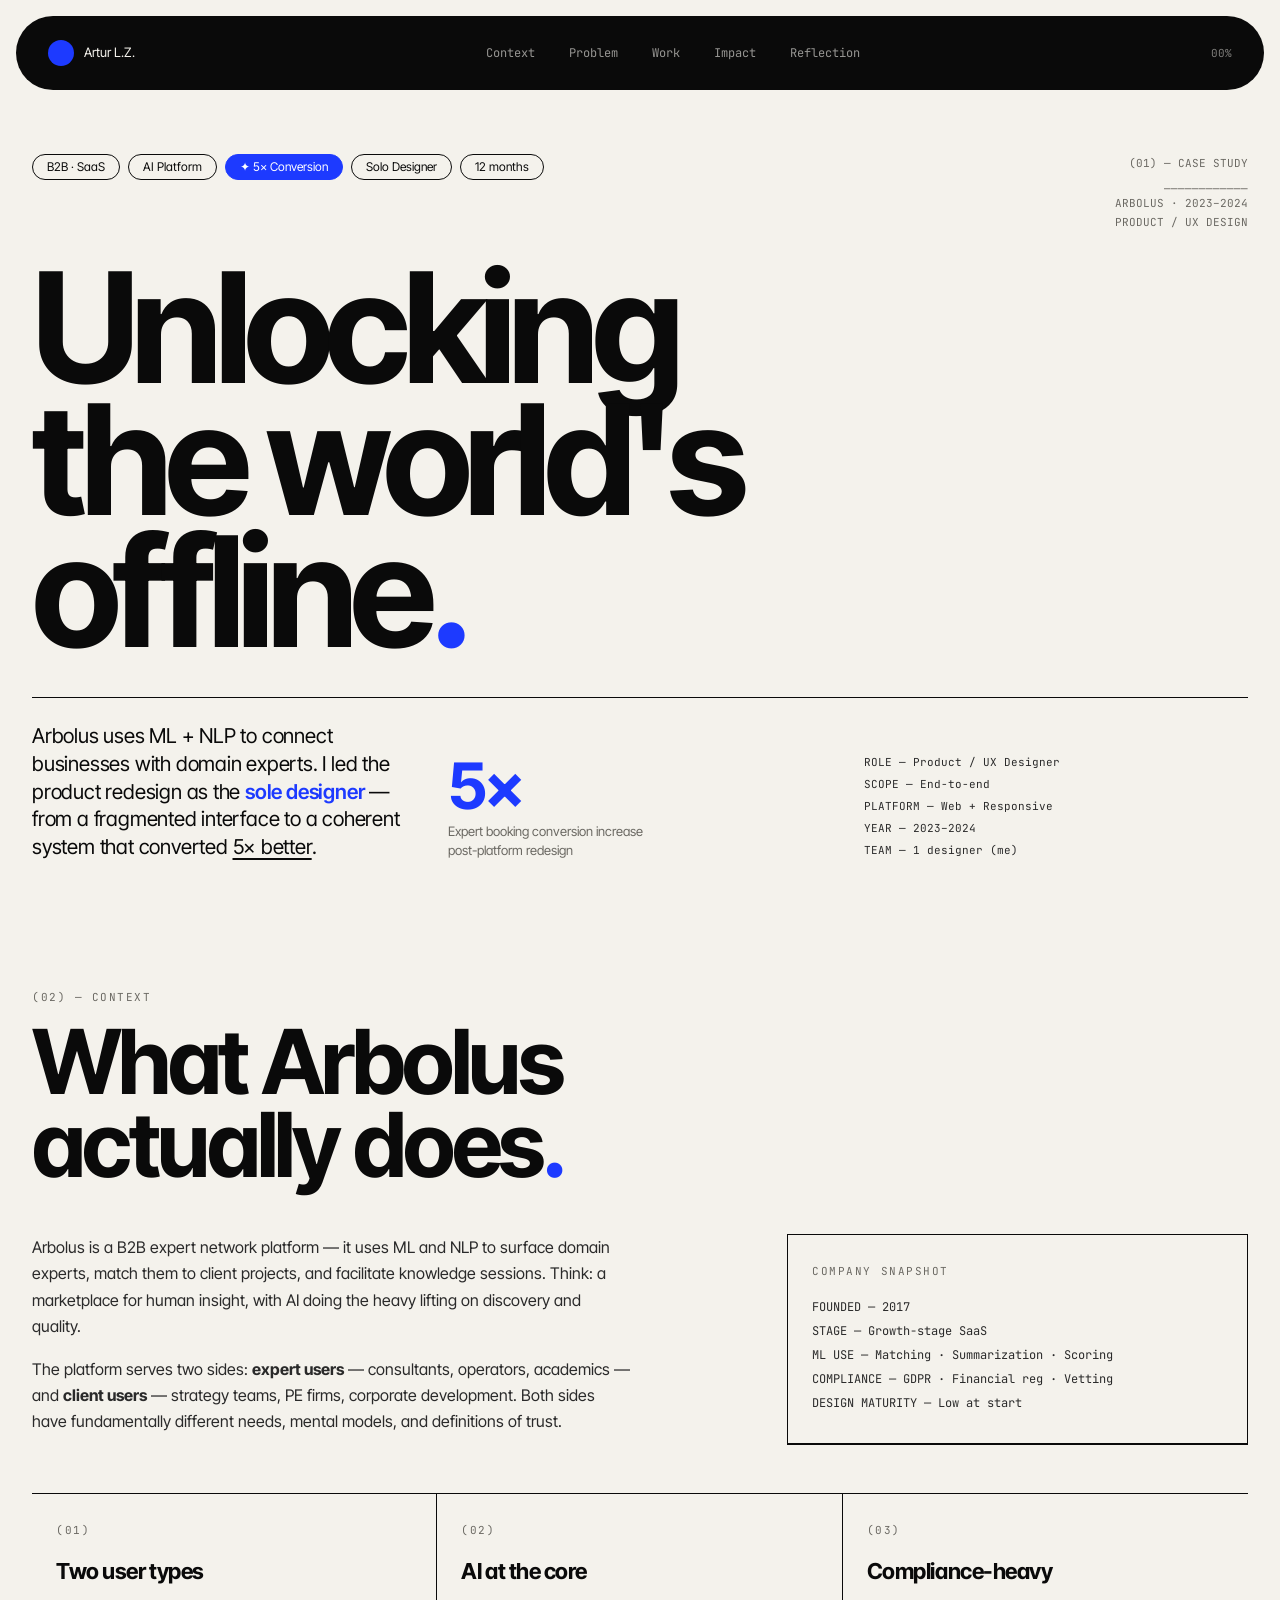
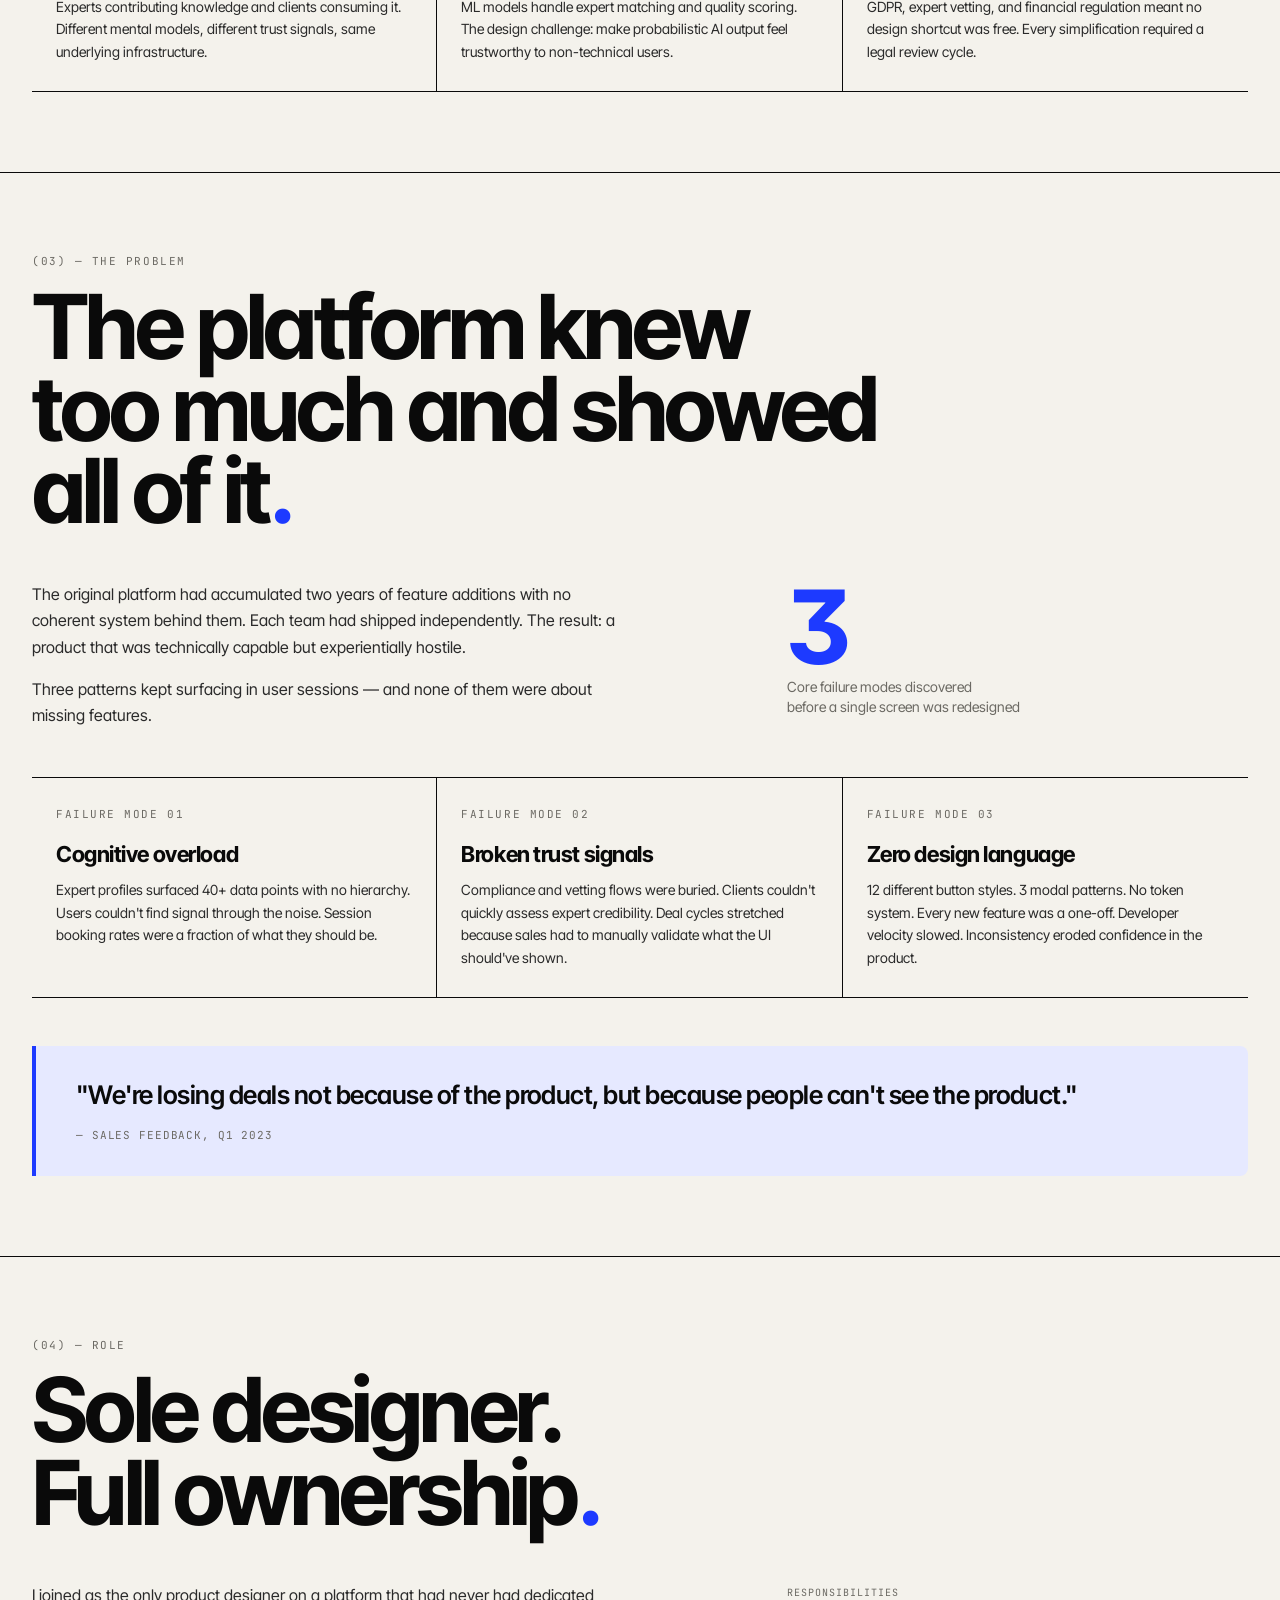
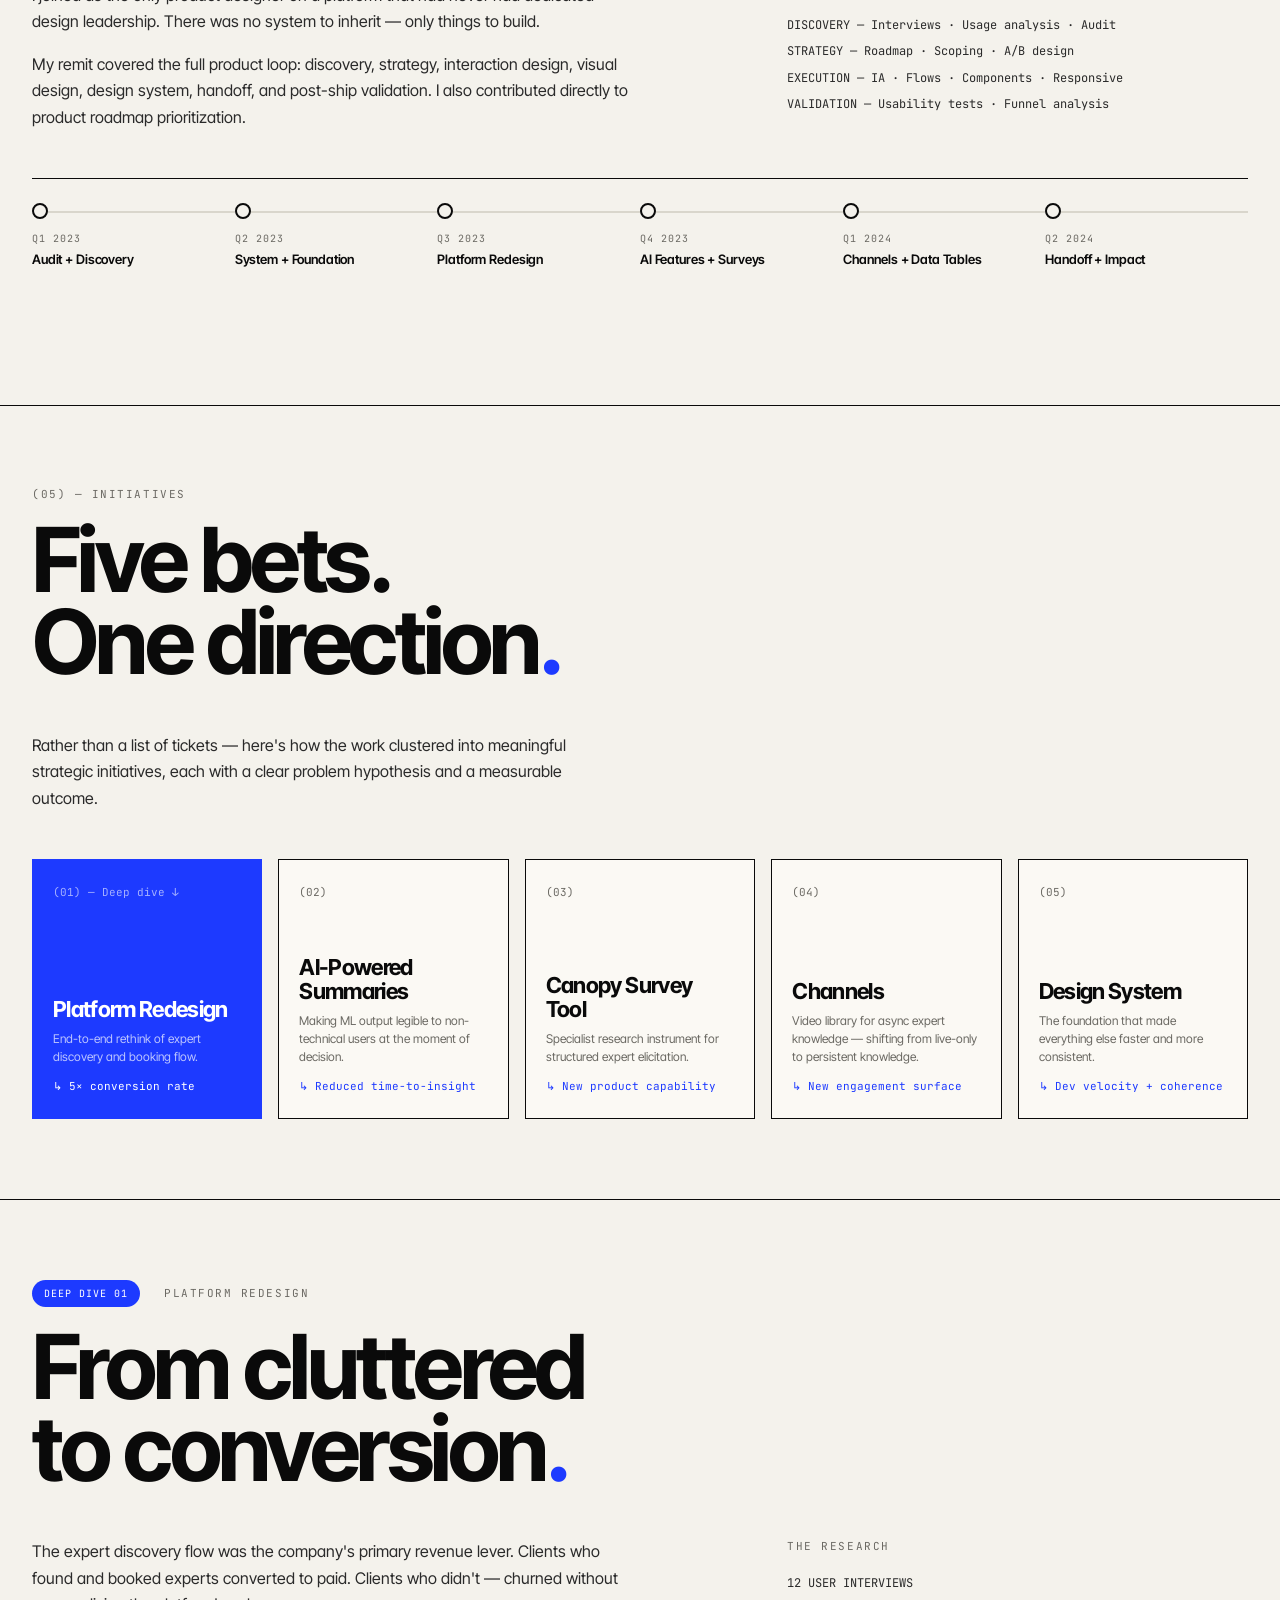
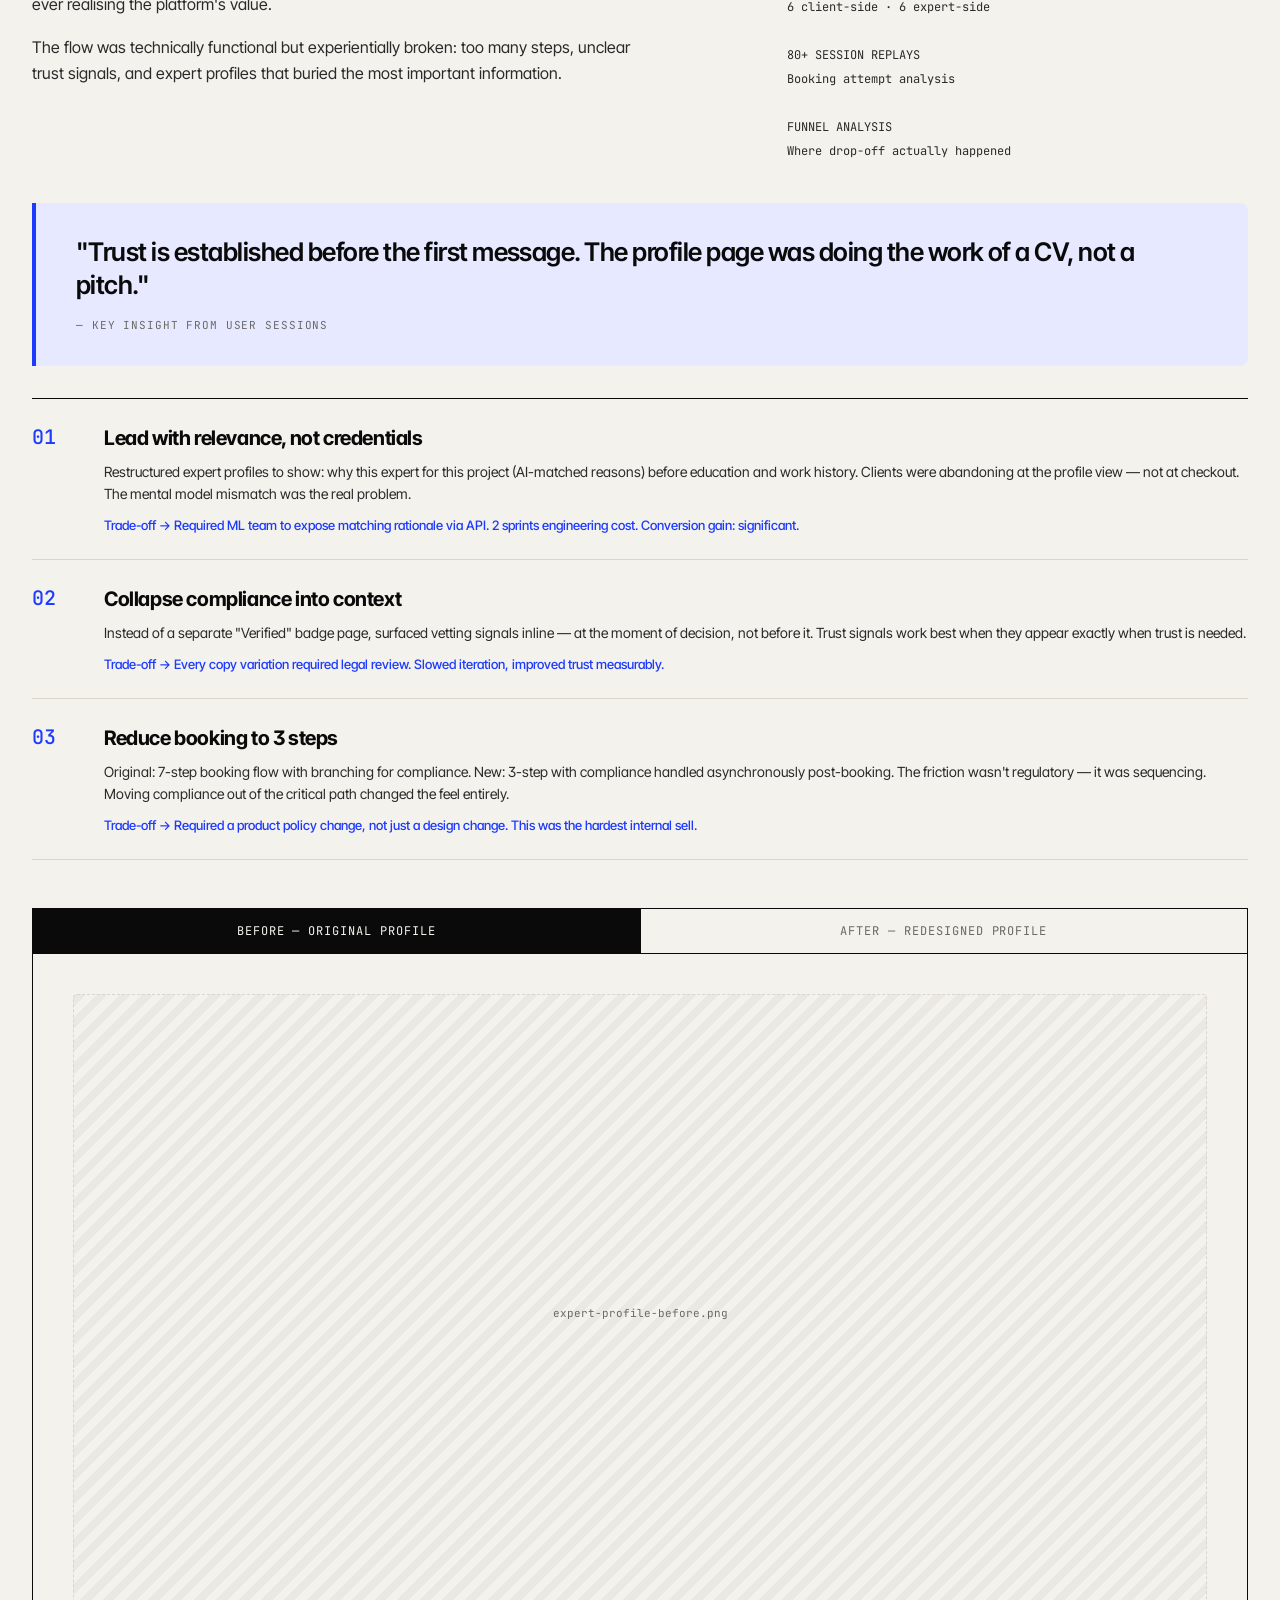
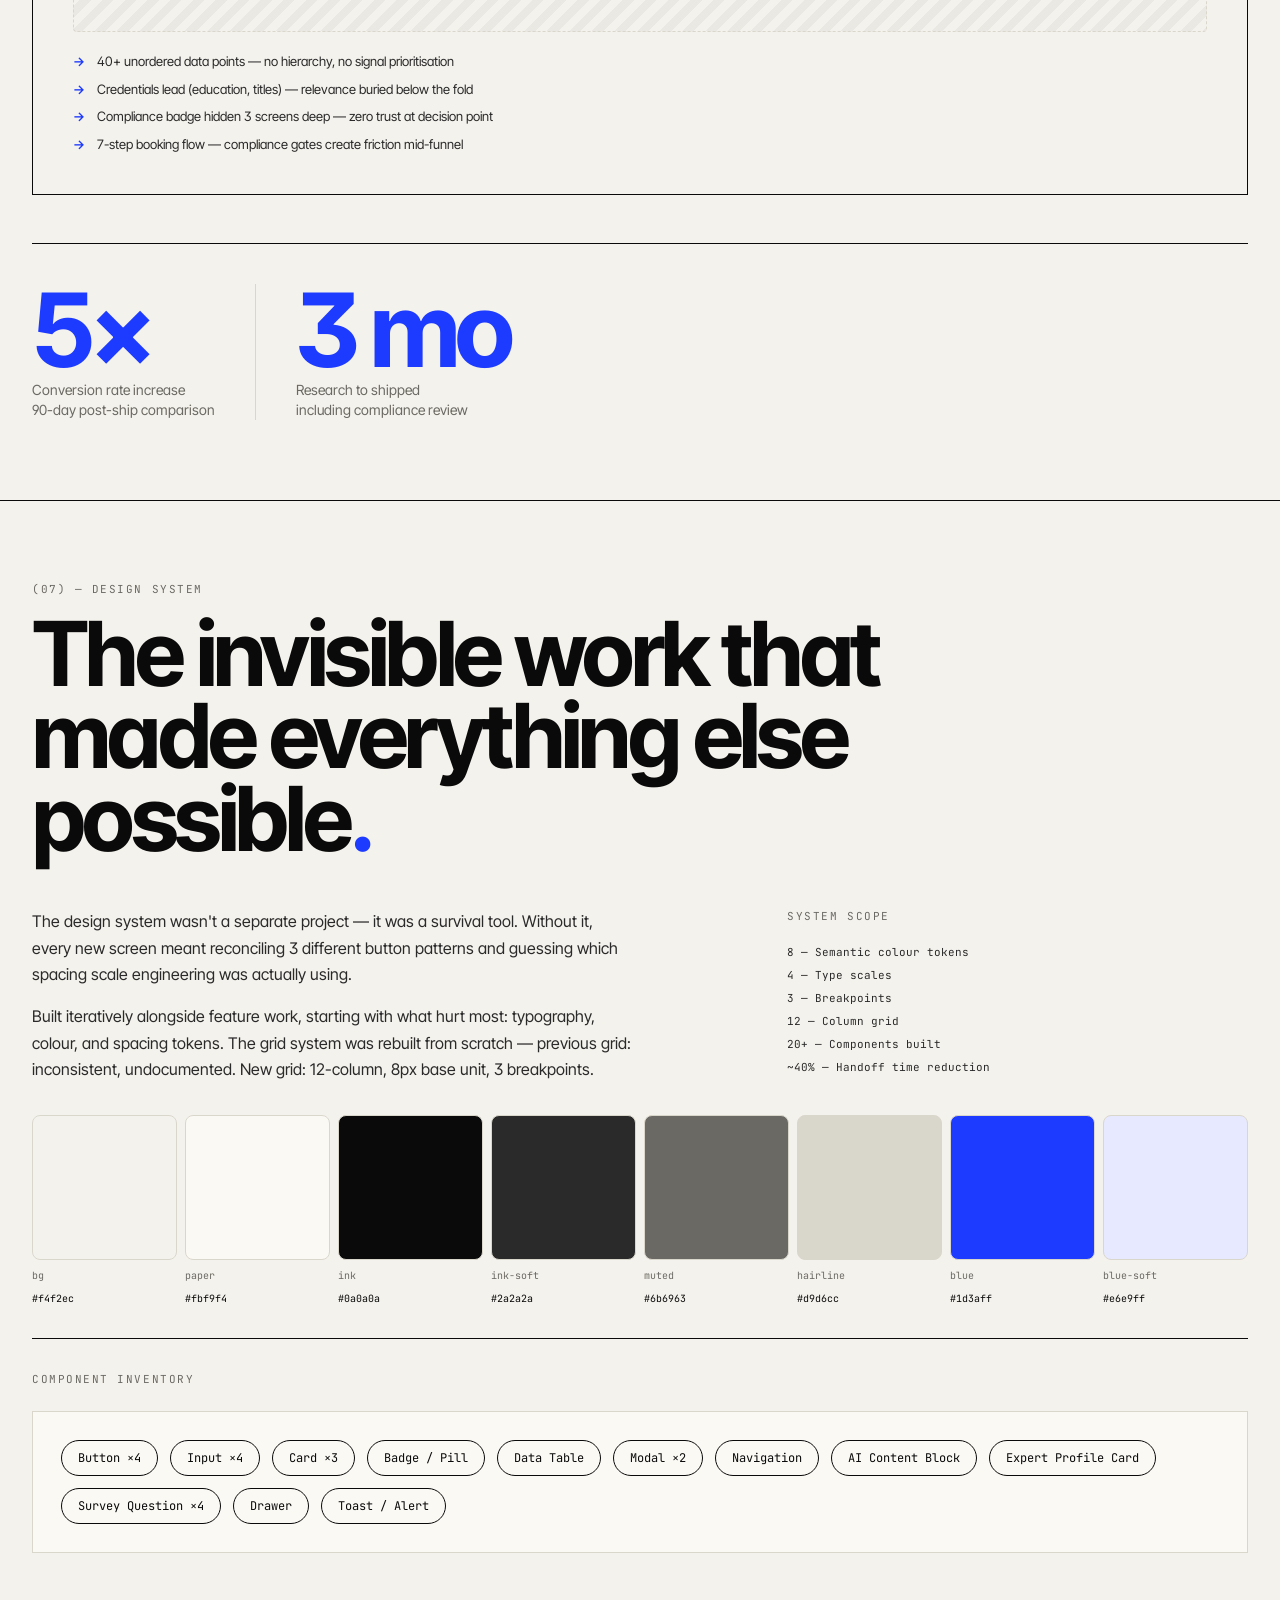
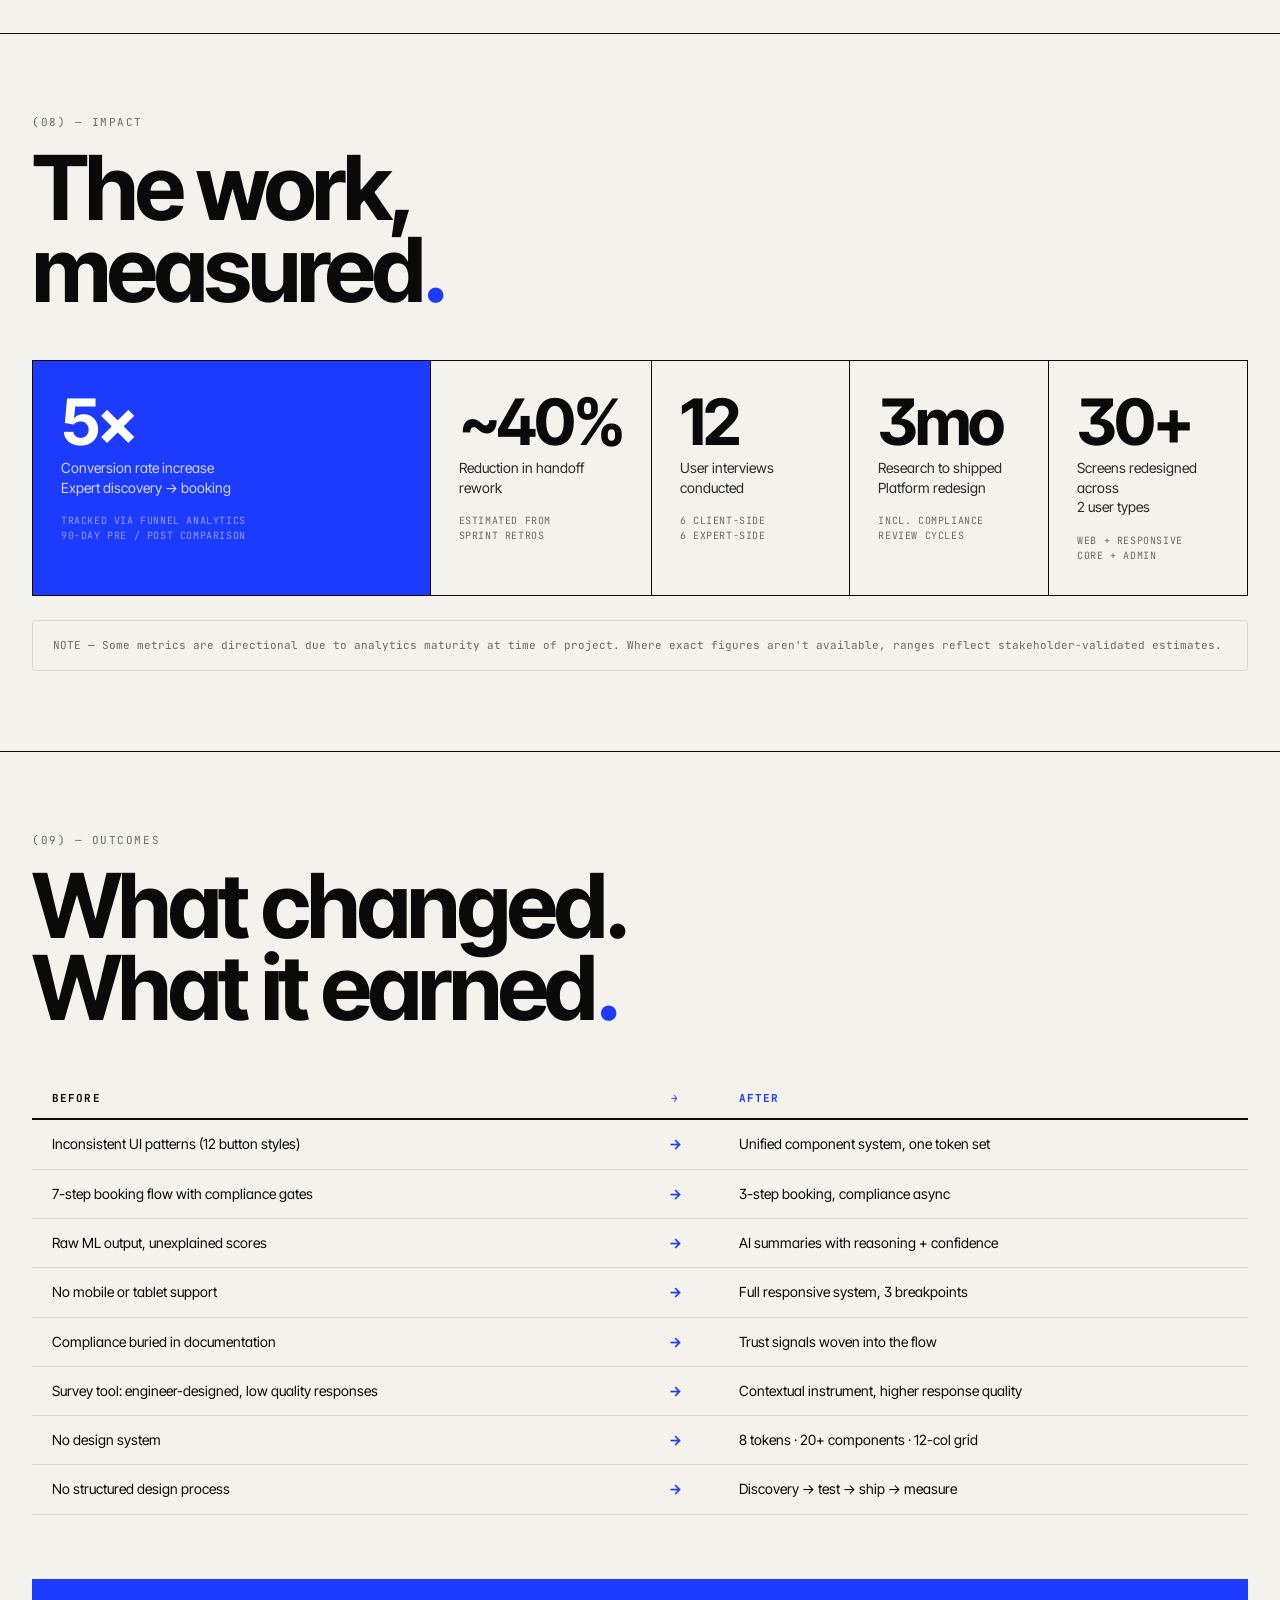
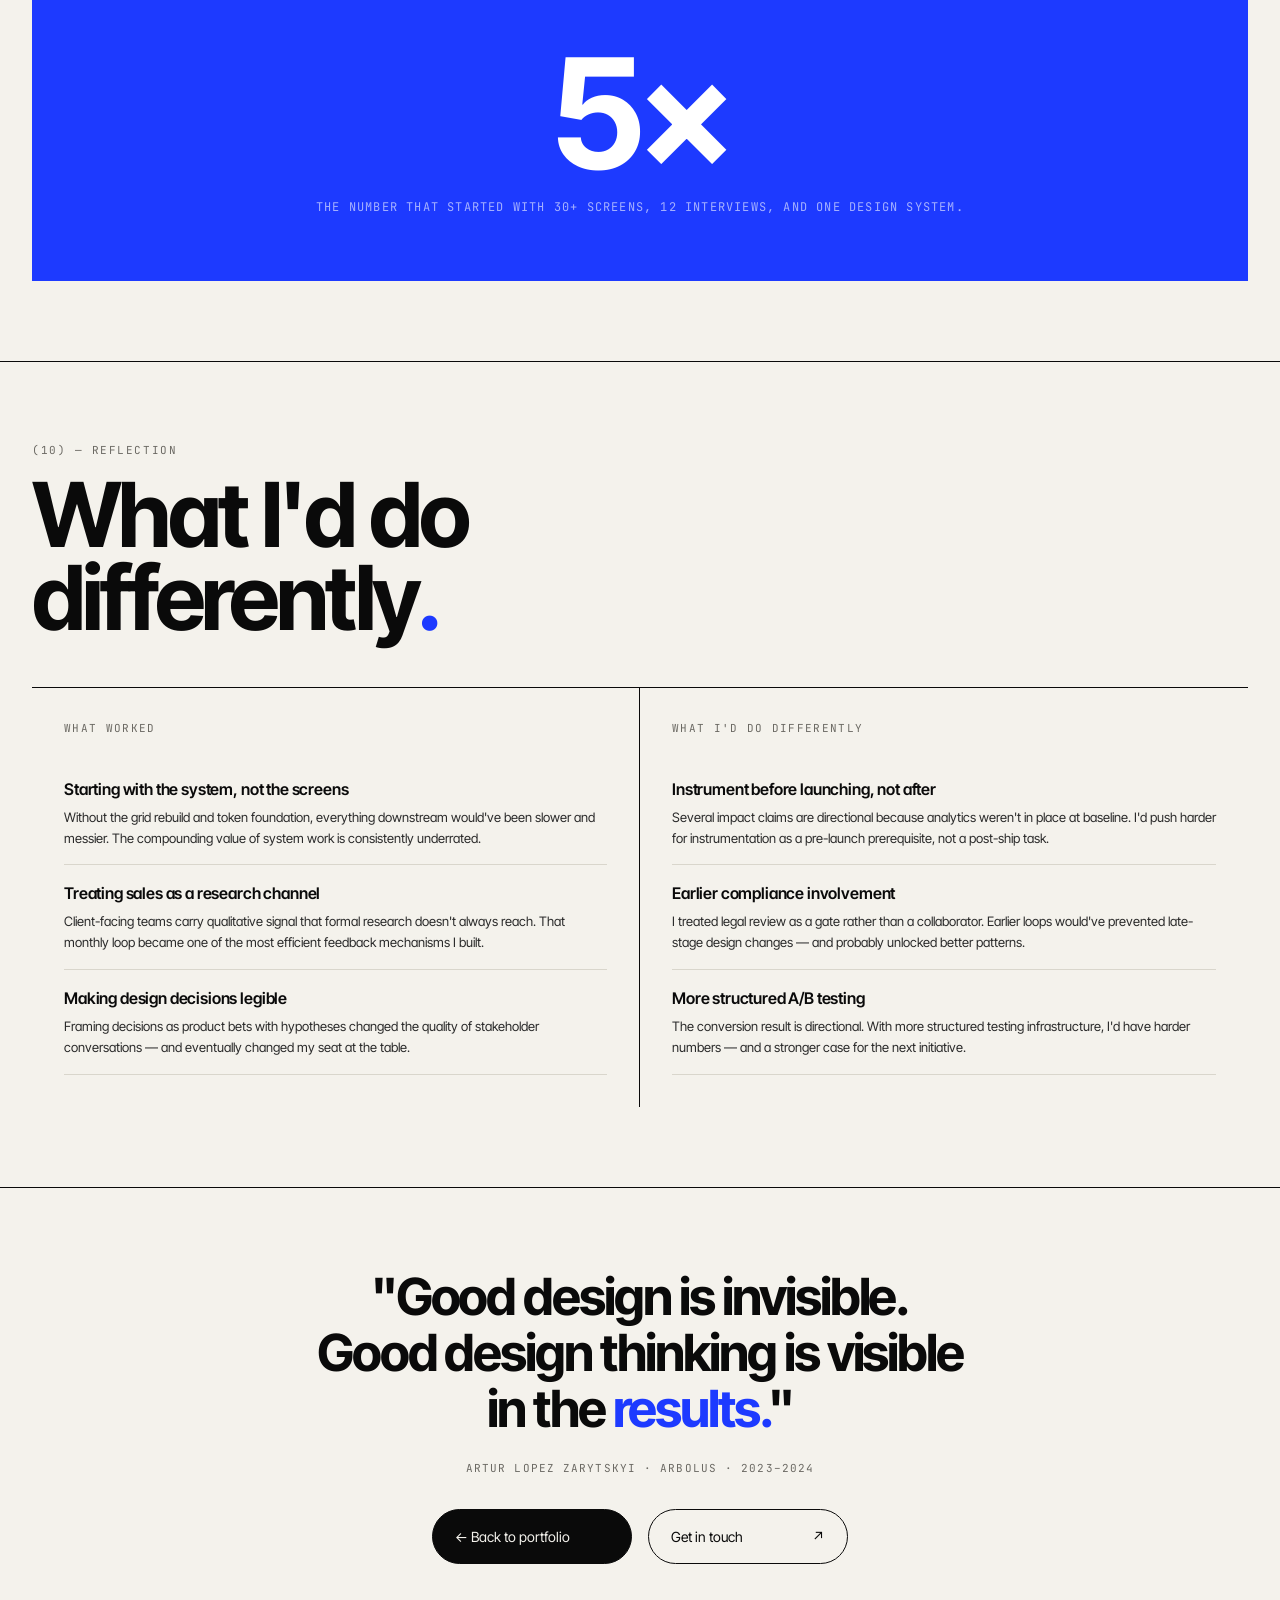
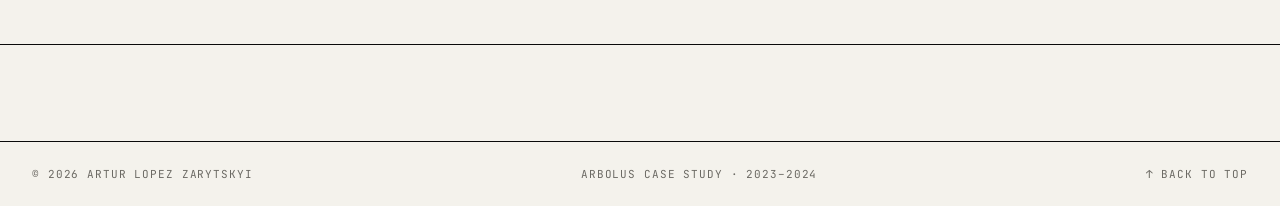
==== arbolus.html @ 5c83a413 "Add files via upload" ====
<!DOCTYPE html>
<html lang="en" id="top">
<head>
  <meta charset="UTF-8">
  <meta name="viewport" content="width=device-width, initial-scale=1.0">
  <title>Arbolus — Case Study · Artur Lopez Zarytskyi</title>
  <meta name="description" content="How I redesigned Arbolus's B2B AI knowledge platform and drove a 5× increase in expert booking conversions.">

  <link rel="preconnect" href="https://fonts.googleapis.com">
  <link rel="preconnect" href="https://fonts.gstatic.com" crossorigin>
  <link href="https://fonts.googleapis.com/css2?family=Inter+Tight:ital,wght@0,400;0,500;0,600;0,700;1,400&family=JetBrains+Mono:wght@400;500&display=swap" rel="stylesheet">

  <link rel="stylesheet" href="styles.css">

  <link rel="stylesheet" href="case-study.css">
</head>
<body>

<!-- ─── NAV ─────────────────────────────────────────────────────────── -->
<nav class="cs-nav" id="cs-nav">
  <a href="index.html" class="cs-nav__back">
    <span class="cs-nav__back-dot" aria-hidden="true"></span>
    <span>Artur L.Z.</span>
  </a>

  <div class="cs-nav__sections" role="list">
    <button class="cs-nav__sec cs-nav__sec--active" data-target="overview">Context</button>
    <button class="cs-nav__sec" data-target="problem">Problem</button>
    <button class="cs-nav__sec" data-target="initiatives">Work</button>
    <button class="cs-nav__sec" data-target="impact">Impact</button>
    <button class="cs-nav__sec" data-target="reflection">Reflection</button>
  </div>

  <div class="cs-nav__progress mono" id="scroll-progress">00%</div>
</nav>

<!-- ─── 01 HERO ──────────────────────────────────────────────────────── -->
<section class="cs-hero" id="hero">
  <div class="cs-hero__top">
    <div class="cs-hero__pills">
      <span class="pill">B2B · SaaS</span>
      <span class="pill">AI Platform</span>
      <span class="pill pill--accent">✦ 5× Conversion</span>
      <span class="pill">Solo Designer</span>
      <span class="pill">12 months</span>
    </div>
    <div class="mono cs-hero__meta">
      (01) — CASE STUDY<br>
      ⎯⎯⎯⎯⎯⎯⎯⎯⎯⎯⎯⎯<br>
      ARBOLUS · 2023–2024<br>
      PRODUCT / UX DESIGN
    </div>
  </div>

  <h1 class="display cs-hero__h1">
    Unlocking<br>
    the world's<br>
    offline<span class="text-blue">.</span>
  </h1>

  <div class="cs-hero__bottom">
    <p class="cs-hero__lead">
      Arbolus uses ML + NLP to connect businesses with domain experts.
      I led the product redesign as the
      <em class="text-blue text-semibold">sole designer</em> —
      from a fragmented interface to a coherent system that converted <em class="underline-em">5× better</em>.
    </p>
    <div class="cs-hero__stats">
      <div class="cs-hero__stat-num">5×</div>
      <div class="cs-hero__stat-label">Expert booking conversion increase<br>post-platform redesign</div>
    </div>
    <div class="mono cs-hero__attrs">
      ROLE — Product / UX Designer<br>
      SCOPE — End-to-end<br>
      PLATFORM — Web + Responsive<br>
      YEAR — 2023–2024<br>
      TEAM — 1 designer (me)
    </div>
  </div>
</section>

<!-- ─── 02 CONTEXT ───────────────────────────────────────────────────── -->
<section class="cs-section" id="overview">
  <div class="cs-label">(02) — Context</div>
  <h2 class="display cs-h2">What Arbolus<br>actually does<span class="text-blue">.</span></h2>

  <div class="cs-2col cs-2col--60-40">
    <div>
      <p class="cs-body">
        Arbolus is a B2B expert network platform — it uses ML and NLP to surface domain experts, match them to client projects, and facilitate knowledge sessions. Think: a marketplace for human insight, with AI doing the heavy lifting on discovery and quality.
      </p>
      <p class="cs-body">
        The platform serves two sides: <strong>expert users</strong> — consultants, operators, academics — and <strong>client users</strong> — strategy teams, PE firms, corporate development. Both sides have fundamentally different needs, mental models, and definitions of trust.
      </p>
    </div>
    <div>
      <div class="cs-3col" style="grid-template-columns:1fr; border: 1px solid var(--ink);">
        <div class="cs-3col__item" style="border-right:none;">
          <div class="cs-label">Company snapshot</div>
          <div style="margin-top:12px; font-family:'JetBrains Mono',monospace; font-size:12px; line-height:2; color:var(--ink-soft);">
            FOUNDED — 2017<br>
            STAGE — Growth-stage SaaS<br>
            ML USE — Matching · Summarization · Scoring<br>
            COMPLIANCE — GDPR · Financial reg · Vetting<br>
            DESIGN MATURITY — Low at start
          </div>
        </div>
      </div>
    </div>
  </div>

  <div class="cs-3col" style="margin-top:48px;">
    <div class="cs-3col__item">
      <div class="cs-label">(01)</div>
      <div class="cs-3col__title">Two user types</div>
      <p class="cs-3col__body">Experts contributing knowledge and clients consuming it. Different mental models, different trust signals, same underlying infrastructure.</p>
    </div>
    <div class="cs-3col__item">
      <div class="cs-label">(02)</div>
      <div class="cs-3col__title">AI at the core</div>
      <p class="cs-3col__body">ML models handle expert matching and quality scoring. The design challenge: make probabilistic AI output feel trustworthy to non-technical users.</p>
    </div>
    <div class="cs-3col__item">
      <div class="cs-label">(03)</div>
      <div class="cs-3col__title">Compliance-heavy</div>
      <p class="cs-3col__body">GDPR, expert vetting, and financial regulation meant no design shortcut was free. Every simplification required a legal review cycle.</p>
    </div>
  </div>
</section>

<!-- ─── 03 PROBLEM ───────────────────────────────────────────────────── -->
<section class="cs-section" id="problem">
  <div class="cs-label">(03) — The Problem</div>
  <h2 class="display cs-h2">The platform knew<br>too much and showed<br>all of it<span class="text-blue">.</span></h2>

  <div class="cs-2col cs-2col--60-40">
    <div>
      <p class="cs-body">
        The original platform had accumulated two years of feature additions with no coherent system behind them. Each team had shipped independently. The result: a product that was technically capable but experientially hostile.
      </p>
      <p class="cs-body">
        Three patterns kept surfacing in user sessions — and none of them were about missing features.
      </p>
    </div>
    <div class="cs-stat">
      <div class="cs-stat__num">3</div>
      <div class="cs-stat__label">Core failure modes discovered<br>before a single screen was redesigned</div>
    </div>
  </div>

  <div class="cs-3col" style="margin-top:48px;">
    <div class="cs-3col__item">
      <div class="cs-label">Failure mode 01</div>
      <div class="cs-3col__title">Cognitive overload</div>
      <p class="cs-3col__body">Expert profiles surfaced 40+ data points with no hierarchy. Users couldn't find signal through the noise. Session booking rates were a fraction of what they should be.</p>
    </div>
    <div class="cs-3col__item">
      <div class="cs-label">Failure mode 02</div>
      <div class="cs-3col__title">Broken trust signals</div>
      <p class="cs-3col__body">Compliance and vetting flows were buried. Clients couldn't quickly assess expert credibility. Deal cycles stretched because sales had to manually validate what the UI should've shown.</p>
    </div>
    <div class="cs-3col__item">
      <div class="cs-label">Failure mode 03</div>
      <div class="cs-3col__title">Zero design language</div>
      <p class="cs-3col__body">12 different button styles. 3 modal patterns. No token system. Every new feature was a one-off. Developer velocity slowed. Inconsistency eroded confidence in the product.</p>
    </div>
  </div>

  <div class="cs-quote">
    <p class="cs-quote__text">"We're losing deals not because of the product, but because people can't see the product."</p>
    <div class="cs-quote__attr">— Sales feedback, Q1 2023</div>
  </div>
</section>

<!-- ─── 05 ROLE ───────────────────────────────────────────────────────── -->
<section class="cs-section">
  <div class="cs-label">(04) — Role</div>
  <h2 class="display cs-h2">Sole designer.<br>Full ownership<span class="text-blue">.</span></h2>

  <div class="cs-2col cs-2col--60-40">
    <div>
      <p class="cs-body">
        I joined as the only product designer on a platform that had never had dedicated design leadership. There was no system to inherit — only things to build.
      </p>
      <p class="cs-body">
        My remit covered the full product loop: discovery, strategy, interaction design, visual design, design system, handoff, and post-ship validation. I also contributed directly to product roadmap prioritization.
      </p>
    </div>
    <div>
      <div style="font-family:'JetBrains Mono',monospace; font-size:12px; line-height:2.2; color:var(--ink-soft);">
        <div style="color:var(--muted); font-size:10px; letter-spacing:0.1em; text-transform:uppercase; margin-bottom:8px;">Responsibilities</div>
        DISCOVERY — Interviews · Usage analysis · Audit<br>
        STRATEGY — Roadmap · Scoping · A/B design<br>
        EXECUTION — IA · Flows · Components · Responsive<br>
        VALIDATION — Usability tests · Funnel analysis
      </div>
    </div>
  </div>

  <div class="cs-timeline">
    <div class="cs-timeline__track">
      <div class="cs-timeline__step">
        <div class="cs-timeline__dot"></div>
        <div class="cs-timeline__period">Q1 2023</div>
        <div class="cs-timeline__label">Audit + Discovery</div>
      </div>
      <div class="cs-timeline__step">
        <div class="cs-timeline__dot"></div>
        <div class="cs-timeline__period">Q2 2023</div>
        <div class="cs-timeline__label">System + Foundation</div>
      </div>
      <div class="cs-timeline__step">
        <div class="cs-timeline__dot"></div>
        <div class="cs-timeline__period">Q3 2023</div>
        <div class="cs-timeline__label">Platform Redesign</div>
      </div>
      <div class="cs-timeline__step">
        <div class="cs-timeline__dot"></div>
        <div class="cs-timeline__period">Q4 2023</div>
        <div class="cs-timeline__label">AI Features + Surveys</div>
      </div>
      <div class="cs-timeline__step">
        <div class="cs-timeline__dot"></div>
        <div class="cs-timeline__period">Q1 2024</div>
        <div class="cs-timeline__label">Channels + Data Tables</div>
      </div>
      <div class="cs-timeline__step">
        <div class="cs-timeline__dot"></div>
        <div class="cs-timeline__period">Q2 2024</div>
        <div class="cs-timeline__label">Handoff + Impact</div>
      </div>
    </div>
  </div>
</section>

<!-- ─── 07 INITIATIVES ───────────────────────────────────────────────── -->
<section class="cs-section" id="initiatives">
  <div class="cs-label">(05) — Initiatives</div>
  <h2 class="display cs-h2">Five bets.<br>One direction<span class="text-blue">.</span></h2>
  <p class="cs-body" style="max-width:560px;">Rather than a list of tickets — here's how the work clustered into meaningful strategic initiatives, each with a clear problem hypothesis and a measurable outcome.</p>

  <div class="cs-init-grid">
    <a class="cs-init-card cs-init-card--accent" href="#dd-platform">
      <div class="cs-init-card__num">(01) — Deep dive ↓</div>
      <div class="cs-init-card__title">Platform Redesign</div>
      <div class="cs-init-card__desc">End-to-end rethink of expert discovery and booking flow.</div>
      <div class="cs-init-card__impact">↳ 5× conversion rate</div>
    </a>
    <div class="cs-init-card" style="cursor:default;">
      <div class="cs-init-card__num">(02)</div>
      <div class="cs-init-card__title">AI-Powered Summaries</div>
      <div class="cs-init-card__desc">Making ML output legible to non-technical users at the moment of decision.</div>
      <div class="cs-init-card__impact" style="color:var(--blue);">↳ Reduced time-to-insight</div>
    </div>
    <div class="cs-init-card" style="cursor:default;">
      <div class="cs-init-card__num">(03)</div>
      <div class="cs-init-card__title">Canopy Survey Tool</div>
      <div class="cs-init-card__desc">Specialist research instrument for structured expert elicitation.</div>
      <div class="cs-init-card__impact" style="color:var(--blue);">↳ New product capability</div>
    </div>
    <div class="cs-init-card" style="cursor:default;">
      <div class="cs-init-card__num">(04)</div>
      <div class="cs-init-card__title">Channels</div>
      <div class="cs-init-card__desc">Video library for async expert knowledge — shifting from live-only to persistent knowledge.</div>
      <div class="cs-init-card__impact" style="color:var(--blue);">↳ New engagement surface</div>
    </div>
    <div class="cs-init-card" style="cursor:default;">
      <div class="cs-init-card__num">(05)</div>
      <div class="cs-init-card__title">Design System</div>
      <div class="cs-init-card__desc">The foundation that made everything else faster and more consistent.</div>
      <div class="cs-init-card__impact" style="color:var(--blue);">↳ Dev velocity + coherence</div>
    </div>
  </div>
</section>

<!-- ─── 08 DEEP DIVE 01 ───────────────────────────────────────────────── -->
<section class="cs-section" id="dd-platform">
  <div class="cs-dd-header">
    <span class="cs-dd-tag">Deep Dive 01</span>
    <div class="cs-label">Platform Redesign</div>
  </div>
  <h2 class="display cs-h2">From cluttered<br>to conversion<span class="text-blue">.</span></h2>

  <div class="cs-2col cs-2col--60-40">
    <div>
      <p class="cs-body">The expert discovery flow was the company's primary revenue lever. Clients who found and booked experts converted to paid. Clients who didn't — churned without ever realising the platform's value.</p>
      <p class="cs-body" style="margin-top:16px;">The flow was technically functional but experientially broken: too many steps, unclear trust signals, and expert profiles that buried the most important information.</p>
    </div>
    <div>
      <div class="cs-label">The research</div>
      <div style="margin-top:12px; font-family:'JetBrains Mono',monospace; font-size:12px; line-height:2; color:var(--ink-soft);">
        12 USER INTERVIEWS<br>
        6 client-side · 6 expert-side<br><br>
        80+ SESSION REPLAYS<br>
        Booking attempt analysis<br><br>
        FUNNEL ANALYSIS<br>
        Where drop-off actually happened
      </div>
    </div>
  </div>

  <div class="cs-quote" style="margin-top:40px;">
    <p class="cs-quote__text">"Trust is established before the first message. The profile page was doing the work of a CV, not a pitch."</p>
    <div class="cs-quote__attr">— Key insight from user sessions</div>
  </div>

  <div class="cs-decision-list">
    <div class="cs-decision">
      <div class="cs-decision__num">01</div>
      <div>
        <div class="cs-decision__title">Lead with relevance, not credentials</div>
        <p class="cs-decision__body">Restructured expert profiles to show: why this expert for this project (AI-matched reasons) before education and work history. Clients were abandoning at the profile view — not at checkout. The mental model mismatch was the real problem.</p>
        <div class="cs-decision__tradeoff">Trade-off → Required ML team to expose matching rationale via API. 2 sprints engineering cost. Conversion gain: significant.</div>
      </div>
    </div>
    <div class="cs-decision">
      <div class="cs-decision__num">02</div>
      <div>
        <div class="cs-decision__title">Collapse compliance into context</div>
        <p class="cs-decision__body">Instead of a separate "Verified" badge page, surfaced vetting signals inline — at the moment of decision, not before it. Trust signals work best when they appear exactly when trust is needed.</p>
        <div class="cs-decision__tradeoff">Trade-off → Every copy variation required legal review. Slowed iteration, improved trust measurably.</div>
      </div>
    </div>
    <div class="cs-decision">
      <div class="cs-decision__num">03</div>
      <div>
        <div class="cs-decision__title">Reduce booking to 3 steps</div>
        <p class="cs-decision__body">Original: 7-step booking flow with branching for compliance. New: 3-step with compliance handled asynchronously post-booking. The friction wasn't regulatory — it was sequencing. Moving compliance out of the critical path changed the feel entirely.</p>
        <div class="cs-decision__tradeoff">Trade-off → Required a product policy change, not just a design change. This was the hardest internal sell.</div>
      </div>
    </div>
  </div>

  <!-- Before / After -->
  <div class="cs-before-after">
    <div class="cs-ba-tabs">
      <button class="cs-ba-tab cs-ba-tab--active" data-panel="before-1">Before — Original Profile</button>
      <button class="cs-ba-tab" data-panel="after-1">After — Redesigned Profile</button>
    </div>
    <div class="cs-ba-panel cs-ba-panel--active" id="before-1">
      <div class="cs-ba-screen"><span>expert-profile-before.png</span></div>
      <div class="cs-ba-annotations">
        <div class="cs-ba-ann">40+ unordered data points — no hierarchy, no signal prioritisation</div>
        <div class="cs-ba-ann">Credentials lead (education, titles) — relevance buried below the fold</div>
        <div class="cs-ba-ann">Compliance badge hidden 3 screens deep — zero trust at decision point</div>
        <div class="cs-ba-ann">7-step booking flow — compliance gates create friction mid-funnel</div>
      </div>
    </div>
    <div class="cs-ba-panel" id="after-1">
      <div class="cs-ba-screen"><span>expert-profile-after.png</span></div>
      <div class="cs-ba-annotations">
        <div class="cs-ba-ann">AI-matched relevance leads — "Why this expert for your project"</div>
        <div class="cs-ba-ann">Inline compliance signals — vetting status at the point of decision</div>
        <div class="cs-ba-ann">3-step booking — compliance handled async, not as a gate</div>
        <div class="cs-ba-ann">Clear information hierarchy — signal before noise, always</div>
      </div>
    </div>
  </div>

  <div style="margin-top:48px; border-top:1px solid var(--ink); padding-top:40px; display:flex; align-items:baseline; gap:40px;">
    <div class="cs-stat">
      <div class="cs-stat__num">5×</div>
      <div class="cs-stat__label">Conversion rate increase<br>90-day post-ship comparison</div>
    </div>
    <div class="cs-stat" style="border-left:1px solid var(--hairline); padding-left:40px;">
      <div class="cs-stat__num">3 mo</div>
      <div class="cs-stat__label">Research to shipped<br>including compliance review</div>
    </div>
  </div>
</section>

<!-- ─── 11 DESIGN SYSTEM ──────────────────────────────────────────────── -->
<section class="cs-section">
  <div class="cs-label">(07) — Design System</div>
  <h2 class="display cs-h2">The invisible work that<br>made everything else<br>possible<span class="text-blue">.</span></h2>

  <div class="cs-2col cs-2col--60-40">
    <div>
      <p class="cs-body">The design system wasn't a separate project — it was a survival tool. Without it, every new screen meant reconciling 3 different button patterns and guessing which spacing scale engineering was actually using.</p>
      <p class="cs-body" style="margin-top:16px;">Built iteratively alongside feature work, starting with what hurt most: typography, colour, and spacing tokens. The grid system was rebuilt from scratch — previous grid: inconsistent, undocumented. New grid: 12-column, 8px base unit, 3 breakpoints.</p>
    </div>
    <div>
      <div class="cs-label">System scope</div>
      <div style="margin-top:12px; font-family:'JetBrains Mono',monospace; font-size:11px; line-height:2.1; color:var(--ink-soft);">
        8 — Semantic colour tokens<br>
        4 — Type scales<br>
        3 — Breakpoints<br>
        12 — Column grid<br>
        20+ — Components built<br>
        ~40% — Handoff time reduction
      </div>
    </div>
  </div>

  <!-- Token swatches -->
  <div class="cs-token-grid">
    <div class="cs-token">
      <div class="cs-token__swatch" style="background:#f4f2ec; border:1px solid var(--hairline);"></div>
      <div class="cs-token__name">bg</div>
      <div class="cs-token__hex">#f4f2ec</div>
    </div>
    <div class="cs-token">
      <div class="cs-token__swatch" style="background:#fbf9f4;"></div>
      <div class="cs-token__name">paper</div>
      <div class="cs-token__hex">#fbf9f4</div>
    </div>
    <div class="cs-token">
      <div class="cs-token__swatch" style="background:#0a0a0a;"></div>
      <div class="cs-token__name">ink</div>
      <div class="cs-token__hex">#0a0a0a</div>
    </div>
    <div class="cs-token">
      <div class="cs-token__swatch" style="background:#2a2a2a;"></div>
      <div class="cs-token__name">ink-soft</div>
      <div class="cs-token__hex">#2a2a2a</div>
    </div>
    <div class="cs-token">
      <div class="cs-token__swatch" style="background:#6b6963;"></div>
      <div class="cs-token__name">muted</div>
      <div class="cs-token__hex">#6b6963</div>
    </div>
    <div class="cs-token">
      <div class="cs-token__swatch" style="background:#d9d6cc;"></div>
      <div class="cs-token__name">hairline</div>
      <div class="cs-token__hex">#d9d6cc</div>
    </div>
    <div class="cs-token">
      <div class="cs-token__swatch" style="background:#1d3aff;"></div>
      <div class="cs-token__name">blue</div>
      <div class="cs-token__hex">#1d3aff</div>
    </div>
    <div class="cs-token">
      <div class="cs-token__swatch" style="background:#e6e9ff;"></div>
      <div class="cs-token__name">blue-soft</div>
      <div class="cs-token__hex">#e6e9ff</div>
    </div>
  </div>

  <!-- Component inventory -->
  <div class="hairline-top">
    <div class="cs-label">Component inventory</div>
    <div class="cs-component-row">
      <span class="cs-comp-pill">Button ×4</span>
      <span class="cs-comp-pill">Input ×4</span>
      <span class="cs-comp-pill">Card ×3</span>
      <span class="cs-comp-pill">Badge / Pill</span>
      <span class="cs-comp-pill">Data Table</span>
      <span class="cs-comp-pill">Modal ×2</span>
      <span class="cs-comp-pill">Navigation</span>
      <span class="cs-comp-pill">AI Content Block</span>
      <span class="cs-comp-pill">Expert Profile Card</span>
      <span class="cs-comp-pill">Survey Question ×4</span>
      <span class="cs-comp-pill">Drawer</span>
      <span class="cs-comp-pill">Toast / Alert</span>
    </div>
  </div>
</section>

<!-- ─── 12 DATA & IMPACT ──────────────────────────────────────────────── -->
<section class="cs-section" id="impact">
  <div class="cs-label">(08) — Impact</div>
  <h2 class="display cs-h2">The work,<br>measured<span class="text-blue">.</span></h2>

  <div class="cs-metric-grid">
    <div class="cs-metric cs-metric--hero">
      <div class="cs-metric__num">5×</div>
      <div class="cs-metric__label">Conversion rate increase<br>Expert discovery → booking</div>
      <div class="cs-metric__context">TRACKED VIA FUNNEL ANALYTICS<br>90-DAY PRE / POST COMPARISON</div>
    </div>
    <div class="cs-metric">
      <div class="cs-metric__num" style="color:var(--ink);">~40%</div>
      <div class="cs-metric__label">Reduction in handoff rework</div>
      <div class="cs-metric__context">ESTIMATED FROM<br>SPRINT RETROS</div>
    </div>
    <div class="cs-metric">
      <div class="cs-metric__num" style="color:var(--ink);">12</div>
      <div class="cs-metric__label">User interviews conducted</div>
      <div class="cs-metric__context">6 CLIENT-SIDE<br>6 EXPERT-SIDE</div>
    </div>
    <div class="cs-metric">
      <div class="cs-metric__num" style="color:var(--ink);">3mo</div>
      <div class="cs-metric__label">Research to shipped<br>Platform redesign</div>
      <div class="cs-metric__context">INCL. COMPLIANCE<br>REVIEW CYCLES</div>
    </div>
    <div class="cs-metric">
      <div class="cs-metric__num" style="color:var(--ink);">30+</div>
      <div class="cs-metric__label">Screens redesigned across<br>2 user types</div>
      <div class="cs-metric__context">WEB + RESPONSIVE<br>CORE + ADMIN</div>
    </div>
  </div>

  <div style="margin-top:24px; padding:16px 20px; border:1px solid var(--hairline); border-radius:4px; font-family:'JetBrains Mono',monospace; font-size:11px; color:var(--muted); line-height:1.6;">
    NOTE — Some metrics are directional due to analytics maturity at time of project. Where exact figures aren't available, ranges reflect stakeholder-validated estimates.
  </div>
</section>

<!-- ─── 14 OUTCOMES ───────────────────────────────────────────────────── -->
<section class="cs-section">
  <div class="cs-label">(09) — Outcomes</div>
  <h2 class="display cs-h2">What changed.<br>What it earned<span class="text-blue">.</span></h2>

  <table class="cs-ba-table">
    <thead>
      <tr>
        <th>Before</th>
        <th class="arrow">→</th>
        <th>After</th>
      </tr>
    </thead>
    <tbody>
      <tr><td>Inconsistent UI patterns (12 button styles)</td><td class="arrow">→</td><td>Unified component system, one token set</td></tr>
      <tr><td>7-step booking flow with compliance gates</td><td class="arrow">→</td><td>3-step booking, compliance async</td></tr>
      <tr><td>Raw ML output, unexplained scores</td><td class="arrow">→</td><td>AI summaries with reasoning + confidence</td></tr>
      <tr><td>No mobile or tablet support</td><td class="arrow">→</td><td>Full responsive system, 3 breakpoints</td></tr>
      <tr><td>Compliance buried in documentation</td><td class="arrow">→</td><td>Trust signals woven into the flow</td></tr>
      <tr><td>Survey tool: engineer-designed, low quality responses</td><td class="arrow">→</td><td>Contextual instrument, higher response quality</td></tr>
      <tr><td>No design system</td><td class="arrow">→</td><td>8 tokens · 20+ components · 12-col grid</td></tr>
      <tr><td>No structured design process</td><td class="arrow">→</td><td>Discovery → test → ship → measure</td></tr>
    </tbody>
  </table>

  <div style="margin-top:64px; padding:64px 32px; background:var(--blue); text-align:center; border:1px solid var(--blue);">
    <div style="font-family:'Inter Tight',sans-serif; font-weight:700; font-size:clamp(80px,12vw,160px); letter-spacing:-0.05em; line-height:0.9; color:#fff;">5×</div>
    <div style="margin-top:16px; font-family:'JetBrains Mono',monospace; font-size:12px; letter-spacing:0.1em; color:rgba(255,255,255,0.6); text-transform:uppercase;">The number that started with 30+ screens, 12 interviews, and one design system.</div>
  </div>
</section>

<!-- ─── 15 REFLECTION ─────────────────────────────────────────────────── -->
<section class="cs-section" id="reflection">
  <div class="cs-label">(10) — Reflection</div>
  <h2 class="display cs-h2">What I'd do<br>differently<span class="text-blue">.</span></h2>

  <div class="cs-reflect-grid">
    <div class="cs-reflect-col">
      <div class="cs-reflect-col__header">What worked</div>
      <div class="cs-reflect-item">
        <div class="cs-reflect-item__title">Starting with the system, not the screens</div>
        <p class="cs-reflect-item__body">Without the grid rebuild and token foundation, everything downstream would've been slower and messier. The compounding value of system work is consistently underrated.</p>
      </div>
      <div class="cs-reflect-item">
        <div class="cs-reflect-item__title">Treating sales as a research channel</div>
        <p class="cs-reflect-item__body">Client-facing teams carry qualitative signal that formal research doesn't always reach. That monthly loop became one of the most efficient feedback mechanisms I built.</p>
      </div>
      <div class="cs-reflect-item">
        <div class="cs-reflect-item__title">Making design decisions legible</div>
        <p class="cs-reflect-item__body">Framing decisions as product bets with hypotheses changed the quality of stakeholder conversations — and eventually changed my seat at the table.</p>
      </div>
    </div>
    <div class="cs-reflect-col">
      <div class="cs-reflect-col__header">What I'd do differently</div>
      <div class="cs-reflect-item">
        <div class="cs-reflect-item__title">Instrument before launching, not after</div>
        <p class="cs-reflect-item__body">Several impact claims are directional because analytics weren't in place at baseline. I'd push harder for instrumentation as a pre-launch prerequisite, not a post-ship task.</p>
      </div>
      <div class="cs-reflect-item">
        <div class="cs-reflect-item__title">Earlier compliance involvement</div>
        <p class="cs-reflect-item__body">I treated legal review as a gate rather than a collaborator. Earlier loops would've prevented late-stage design changes — and probably unlocked better patterns.</p>
      </div>
      <div class="cs-reflect-item">
        <div class="cs-reflect-item__title">More structured A/B testing</div>
        <p class="cs-reflect-item__body">The conversion result is directional. With more structured testing infrastructure, I'd have harder numbers — and a stronger case for the next initiative.</p>
      </div>
    </div>
  </div>
</section>

<!-- ─── CLOSING ───────────────────────────────────────────────────────── -->
<div class="cs-closing-quote">
  <p class="cs-closing-quote__text display">
    "Good design is invisible.<br>Good design thinking is visible<br>in the <span class="text-blue">results.</span>"
  </p>
  <div class="cs-closing-quote__attr">Artur Lopez Zarytskyi · Arbolus · 2023–2024</div>
  <div style="margin-top:32px; display:flex; justify-content:center; gap:16px;">
    <a href="index.html" class="btn btn--primary" style="max-width:200px;"><span>← Back to portfolio</span></a>
    <a href="mailto:artur@lopezzarytskyi.com" class="btn btn--outline" style="max-width:200px;"><span>Get in touch</span><span>↗</span></a>
  </div>
</div>

<!-- ─── FOOTER ───────────────────────────────────────────────────────── -->
<footer class="footer">
  <span class="mono">© 2026 ARTUR LOPEZ ZARYTSKYI</span>
  <span class="mono">ARBOLUS CASE STUDY · 2023–2024</span>
  <a href="#top" class="mono footer__back-to-top">↑ BACK TO TOP</a>
</footer>

<script src="case-study.js"></script>
</body>
</html>
---- styles.css ----
/* ─── TOKENS ──────────────────────────────────────────────────────────── */
:root {
  --bg:        #f4f2ec;
  --paper:     #fbf9f4;
  --ink:       #0a0a0a;
  --ink-soft:  #2a2a2a;
  --muted:     #6b6963;
  --hairline:  #d9d6cc;
  --blue:      #1d3aff;
  --blue-soft: #e6e9ff;
}

/* ─── RESET ───────────────────────────────────────────────────────────── */
*, *::before, *::after { box-sizing: border-box; margin: 0; padding: 0; }
html { scroll-behavior: smooth; }
body {
  background: var(--bg);
  color: var(--ink);
  font-family: "Inter Tight", -apple-system, BlinkMacSystemFont, "Segoe UI", Helvetica, Arial, sans-serif;
  font-feature-settings: "ss01", "cv11";
  -webkit-font-smoothing: antialiased;
  text-rendering: optimizeLegibility;
  font-size: 16px;
  line-height: 1.5;
}
a  { color: inherit; text-decoration: none; }
ul { list-style: none; }
img, video { max-width: 100%; display: block; }

/* ─── TYPE HELPERS ────────────────────────────────────────────────────── */
.display {
  font-family: "Inter Tight", -apple-system, system-ui, sans-serif;
  font-weight: 700;
  letter-spacing: -0.04em;
  line-height: 0.92;
}
.mono {
  font-family: "JetBrains Mono", "IBM Plex Mono", ui-monospace, SFMono-Regular, Menlo, monospace;
  font-feature-settings: "ss02";
}
.text-blue     { color: var(--blue); }
.text-semibold { font-weight: 600; font-style: normal; }
.underline-em  {
  font-style: normal;
  text-decoration: underline;
  text-decoration-thickness: 2px;
  text-underline-offset: 4px;
}
.section-label {
  font-size: 11px;
  letter-spacing: 0.14em;
  text-transform: uppercase;
  color: var(--muted);
}

/* ─── PAGE WRAPPER ────────────────────────────────────────────────────── */
body > * { max-width: 1280px; margin-inline: auto; }
.marquee-wrap,
footer.footer {
  max-width: none;
  width: 100%;
}

/* ─── PILL ────────────────────────────────────────────────────────────── */
.pill {
  display: inline-flex;
  align-items: center;
  gap: 6px;
  border: 1px solid var(--ink);
  border-radius: 999px;
  padding: 6px 14px;
  font-size: 12px;
  line-height: 1;
  background: transparent;
}
.pill--accent {
  background: var(--blue);
  color: #fff;
  border-color: var(--blue);
}

/* ─── NAV ─────────────────────────────────────────────────────────────── */
.nav {
  display: flex;
  align-items: center;
  justify-content: space-between;
  padding: 20px 32px;
  margin: 16px;
  background: var(--ink);
  color: var(--bg);
  border-radius: 999px;
  position: sticky;
  top: 16px;
  z-index: 100;
}
.nav__left {
  display: flex;
  align-items: center;
  gap: 10px;
}
.nav__dot {
  width: 26px;
  height: 26px;
  border-radius: 999px;
  background: var(--blue);
  flex-shrink: 0;
}
.nav__name {
  font-size: 14px;
  font-weight: 500;
}
.nav__version {
  font-size: 11px;
  color: rgba(244,242,236,0.5);
  margin-left: 4px;
}
.nav__links {
  display: flex;
  gap: 4px;
}
.nav__link {
  padding: 8px 14px;
  font-size: 13px;
  border: 1px solid transparent;
  border-radius: 999px;
  transition: border-color 0.15s ease;
  color: var(--bg);
}
.nav__link:hover,
.nav__link--active {
  border-color: rgba(244,242,236,0.3);
}
.nav__geo {
  font-size: 11px;
  color: rgba(244,242,236,0.7);
}

/* ─── HERO ────────────────────────────────────────────────────────────── */
.hero {
  padding: 32px 32px 0;
}
.hero__top {
  display: flex;
  justify-content: space-between;
  align-items: flex-start;
  margin-top: 16px;
  gap: 32px;
}
.hero__pills {
  display: flex;
  flex-wrap: wrap;
  gap: 8px;
  max-width: 520px;
}
.hero__index {
  font-size: 11px;
  text-align: right;
  color: var(--muted);
  line-height: 1.6;
  white-space: nowrap;
}
.hero__h1 {
  font-size: clamp(80px, 13vw, 168px);
  line-height: 0.86;
  letter-spacing: -0.05em;
  margin-top: 24px;
}
.hero__bottom {
  margin-top: 40px;
  display: grid;
  grid-template-columns: 1fr 1fr 1fr;
  gap: 32px;
  align-items: end;
  border-top: 1px solid var(--ink);
  padding-top: 24px;
  padding-bottom: 32px;
}
.hero__lead {
  font-size: clamp(16px, 1.7vw, 22px);
  line-height: 1.3;
  letter-spacing: -0.01em;
  max-width: 360px;
}
.hero__ctas {
  display: flex;
  flex-direction: column;
  gap: 12px;
}
.hero__status {
  font-size: 12px;
  color: var(--ink-soft);
  line-height: 1.7;
}

/* ─── BUTTONS ─────────────────────────────────────────────────────────── */
.btn {
  display: inline-flex;
  justify-content: space-between;
  align-items: center;
  padding: 16px 22px;
  border-radius: 999px;
  font-size: 14px;
  font-family: inherit;
  cursor: pointer;
  max-width: 220px;
  width: 100%;
  transition: background 0.15s ease, color 0.15s ease, border-color 0.15s ease;
}
.btn--primary {
  background: var(--ink);
  color: var(--bg);
  border: 1px solid var(--ink);
}
.btn--primary:hover {
  background: var(--blue);
  border-color: var(--blue);
}
.btn--outline {
  background: transparent;
  color: var(--ink);
  border: 1px solid var(--ink);
}
.btn--outline:hover {
  background: var(--ink);
  color: var(--bg);
}

/* ─── MARQUEE ─────────────────────────────────────────────────────────── */
.marquee-wrap {
  overflow: hidden;
  border-top: 1px solid var(--ink);
  border-bottom: 1px solid var(--ink);
  background: var(--blue);
  color: #fff;
  height: 80px;
  display: flex;
  align-items: center;
}
.marquee {
  overflow: hidden;
  cursor: default;
  width: 100%;
}
.marquee:hover .marquee__track {
  animation-play-state: paused;
}
.marquee__track {
  display: flex;
  align-items: center;
  gap: 40px;
  width: max-content;
  animation: marquee 30s linear infinite;
  will-change: transform;
}
.marquee__item {
  font-size: 50px;
  line-height: 1;
  flex-shrink: 0;
}
.marquee__sep {
  font-size: 50px;
  font-weight: 700;
  flex-shrink: 0;
  line-height: 1;
}

@keyframes marquee {
  from { transform: translateX(0); }
  to   { transform: translateX(-50%); }
}

@media (prefers-reduced-motion: reduce) {
  .marquee__track { animation: none; }
}

/* ─── SECTION SHARED ──────────────────────────────────────────────────── */
.section {
  padding: 56px 32px;
  border-bottom: 1px solid var(--ink);
}
.section-header {
  display: flex;
  justify-content: space-between;
  align-items: baseline;
  margin-bottom: 32px;
}
.section-h2 {
  font-size: clamp(48px, 7vw, 88px);
  margin-top: 12px;
}
.punctuation { color: var(--ink); }
.archive-link {
  padding: 10px 16px;
  border: 1px solid var(--ink);
  border-radius: 999px;
  font-size: 12px;
  white-space: nowrap;
  transition: background 0.15s ease, color 0.15s ease;
}
.archive-link:hover {
  background: var(--ink);
  color: var(--bg);
}

/* ─── WORK GRID ───────────────────────────────────────────────────────── */
.work-grid {
  display: grid;
  grid-template-columns: repeat(6, 1fr);
  gap: 16px;
}

/* ─── CARD ────────────────────────────────────────────────────────────── */
.card {
  grid-column: span var(--span, 2);
  border: 1px solid var(--ink);
  background: var(--paper);
  color: var(--ink);
  padding: 20px;
  display: flex;
  flex-direction: column;
  min-height: 280px;
  position: relative;
  overflow: hidden;
  cursor: pointer;
}
.card--big  { min-height: 380px; }
.card--accent {
  background: var(--blue);
  color: #fff;
}
.card__meta {
  display: flex;
  justify-content: space-between;
  font-size: 12px;
}
.card__image {
  flex: 1;
  margin: 16px 0;
  background: repeating-linear-gradient(135deg, rgba(10,10,10,0.06) 0 8px, transparent 8px 16px);
  border: 1px dashed rgba(10,10,10,0.25);
  display: grid;
  place-items: center;
  transition: transform 0.2s ease;
}
.card--accent .card__image {
  background: repeating-linear-gradient(135deg, rgba(255,255,255,0.18) 0 8px, transparent 8px 16px);
  border-color: rgba(255,255,255,0.45);
}
.card__image span { font-size: 11px; opacity: 0.7; }
.card__title {
  font-size: 30px;
  line-height: 1;
  margin-top: auto;
}
.card--big .card__title { font-size: 44px; }

.card__hover-pill {
  position: absolute;
  bottom: 20px;
  right: 20px;
  padding: 6px 12px;
  font-size: 11px;
  border-radius: 999px;
  background: var(--ink);
  color: var(--bg);
  opacity: 0;
  transform: translateY(6px);
  transition: opacity 0.2s ease, transform 0.2s ease;
  pointer-events: none;
}
.card--accent .card__hover-pill {
  background: #fff;
  color: var(--blue);
}
.card:hover .card__hover-pill {
  opacity: 1;
  transform: translateY(0);
}
.card:hover .card__image {
  transform: translateY(-2px);
}

/* ─── ABOUT ───────────────────────────────────────────────────────────── */
.about {
  padding: 80px 32px;
  border-bottom: 1px solid var(--ink);
}
.about__grid {
  display: grid;
  grid-template-columns: 1fr 2fr;
  gap: 64px;
}
.about__portrait {
  margin-top: 32px;
  width: 100%;
  aspect-ratio: 1 / 1;
  background: var(--ink);
  color: var(--bg);
  display: grid;
  place-items: center;
  border-radius: 12px;
}
.about__portrait span { font-size: 11px; opacity: 0.6; }
.about__lead {
  font-size: clamp(32px, 4.4vw, 56px);
  line-height: 1.05;
}
.about__detail {
  margin-top: 48px;
  display: grid;
  grid-template-columns: 1fr 1fr;
  gap: 32px;
  padding-top: 32px;
  border-top: 1px solid var(--ink);
}
.about__body {
  margin-top: 12px;
  font-size: 15px;
  line-height: 1.6;
  color: var(--ink-soft);
}
.about__collab {
  margin-top: 12px;
  font-size: 13px;
  line-height: 2;
  color: var(--ink-soft);
}

/* ─── SERVICES ────────────────────────────────────────────────────────── */
.services { padding: 80px 32px; border-bottom: 1px solid var(--ink); }
.services .section-h2 { margin-bottom: 48px; }
.services-grid {
  display: grid;
  grid-template-columns: 1fr 1fr 1fr;
  border-top: 1px solid var(--ink);
}
.service {
  padding: 24px;
  min-height: 320px;
  display: flex;
  flex-direction: column;
  border-bottom: 1px solid var(--ink);
}
.service:not(:last-child) { border-right: 1px solid var(--ink); }
.service__num { font-size: 12px; color: var(--muted); }
.service__title {
  font-size: clamp(28px, 3.1vw, 40px);
  margin-top: 32px;
  margin-bottom: 20px;
}
.service__body {
  font-size: 15px;
  line-height: 1.55;
  color: var(--ink-soft);
  max-width: 320px;
}
.service__link {
  margin-top: auto;
  padding-top: 24px;
  font-size: 13px;
  border-bottom: 1px solid var(--ink);
  padding-bottom: 2px;
  width: fit-content;
  transition: color 0.15s ease, border-color 0.15s ease;
}
.service__link:hover { color: var(--blue); border-color: var(--blue); }

/* ─── CONTACT ─────────────────────────────────────────────────────────── */
.contact {
  padding: 120px 32px 32px;
  max-width: 1280px;
  margin-inline: auto;
}
.contact__h2 {
  font-size: clamp(64px, 15.6vw, 200px);
  line-height: 0.86;
  letter-spacing: -0.05em;
  margin-top: 16px;
}
.contact__grid {
  margin-top: 48px;
  display: grid;
  grid-template-columns: 1.4fr 1fr 1fr;
  gap: 32px;
  padding-top: 32px;
  border-top: 1px solid var(--ink);
}
.contact__col .section-label { margin-bottom: 12px; }
.contact__email {
  display: inline-block;
  font-size: clamp(18px, 2.5vw, 32px);
  letter-spacing: -0.01em;
  border-bottom: 1px solid var(--ink);
  transition: color 0.15s ease, border-color 0.15s ease;
}
.contact__email:hover { color: var(--blue); border-color: var(--blue); }
.contact__blurb {
  margin-top: 16px;
  font-size: 14px;
  color: var(--ink-soft);
  max-width: 380px;
}
.contact__links { margin-top: 12px; font-size: 16px; line-height: 2; }
.contact__social {
  border-bottom: 1px solid var(--ink);
  transition: color 0.15s ease, border-color 0.15s ease;
}
.contact__social:hover { color: var(--blue); border-color: var(--blue); }
.contact__now {
  margin-top: 12px;
  font-size: 16px;
  line-height: 1.55;
  color: var(--ink-soft);
}

/* ─── FOOTER ──────────────────────────────────────────────────────────── */
.footer {
  max-width: 1280px;
  margin-inline: auto;
  margin-top: 96px;
  padding: 24px 32px;
  border-top: 1px solid var(--ink);
  display: flex;
  justify-content: space-between;
  align-items: center;
  font-size: 11px;
  color: var(--muted);
  letter-spacing: 0.08em;
  text-transform: uppercase;
}
.footer__back-to-top {
  transition: color 0.15s ease;
}
.footer__back-to-top:hover { color: var(--blue); }

/* ─── RESPONSIVE ──────────────────────────────────────────────────────── */

/* Tablet — 1024 to 1279 */
@media (max-width: 1279px) {
  .work-grid { grid-template-columns: repeat(4, 1fr); }
  .card[style*="--span:4"] { --span: 4; }
  .card[style*="--span:2"] { --span: 2; }
}

/* Small tablet — 768 to 1023 */
@media (max-width: 1023px) {
  .hero__h1 { font-size: clamp(56px, 10vw, 120px); }
  .hero__bottom { grid-template-columns: 1fr 1fr; }
  .hero__status { display: none; }

  .work-grid { grid-template-columns: repeat(2, 1fr); }
  .card[style*="--span:4"],
  .card[style*="--span:2"] { --span: 2; }

  .about__grid { grid-template-columns: 1fr; }
  .about__left { display: flex; gap: 32px; align-items: flex-start; }
  .about__portrait { width: 180px; flex-shrink: 0; margin-top: 0; }

  .services-grid { grid-template-columns: 1fr; }
  .service { border-right: none !important; }

  .contact__grid { grid-template-columns: 1fr 1fr; }
  .contact__col:first-child { grid-column: span 2; }

  .footer { flex-direction: column; gap: 8px; text-align: center; }
}

/* Mobile — up to 767 */
@media (max-width: 767px) {
  .nav {
    padding: 14px 20px;
    margin: 12px;
    border-radius: 16px;
  }
  .nav__links { display: none; }
  .nav__geo   { display: none; }
  .nav__version { display: none; }

  .hero { padding: 20px 20px 0; }
  .hero__top { flex-direction: column; gap: 16px; }
  .hero__index { display: none; }
  .hero__h1 { font-size: clamp(48px, 14vw, 80px); }
  .hero__bottom {
    grid-template-columns: 1fr;
    gap: 24px;
  }
  .hero__ctas { flex-direction: row; flex-wrap: wrap; }
  .hero__status { display: none; }

  .section { padding: 40px 20px; }
  .work-grid {
    grid-template-columns: 1fr;
    gap: 12px;
  }
  .card,
  .card--big { --span: 1; min-height: 240px; }

  .about { padding: 40px 20px; }
  .about__grid { grid-template-columns: 1fr; }
  .about__left { flex-direction: column; }
  .about__portrait { width: 100%; max-width: 240px; }
  .about__detail { grid-template-columns: 1fr; }

  .services { padding: 40px 20px; }

  .contact { padding: 60px 20px 20px; }
  .contact__h2 { font-size: clamp(48px, 16vw, 96px); }
  .contact__grid { grid-template-columns: 1fr; }
  .contact__col:first-child { grid-column: auto; }

  .footer { padding: 20px; }

  .section-h2 { font-size: clamp(40px, 10vw, 64px); }
}
---- case-study.css ----
/* ─── CASE STUDY OVERRIDES & ADDITIONS ───────────────────────────── */

    body > * { max-width: 1280px; margin-inline: auto; }

    /* ─── CASE NAV ──────────────────────────────────────────────────── */
    .cs-nav {
      display: flex;
      align-items: center;
      justify-content: space-between;
      padding: 20px 32px;
      margin: 16px;
      background: var(--ink);
      color: var(--bg);
      border-radius: 999px;
      position: sticky;
      top: 16px;
      z-index: 100;
    }
    .cs-nav__back {
      display: flex;
      align-items: center;
      gap: 10px;
      font-size: 13px;
      color: var(--bg);
      transition: opacity 0.15s;
    }
    .cs-nav__back:hover { opacity: 0.7; }
    .cs-nav__back-dot {
      width: 26px; height: 26px;
      border-radius: 999px;
      background: var(--blue);
      flex-shrink: 0;
    }
    .cs-nav__sections {
      display: flex;
      gap: 4px;
    }
    .cs-nav__sec {
      padding: 8px 14px;
      font-size: 12px;
      background: transparent;
      border: 1px solid transparent;
      border-radius: 999px;
      color: rgba(244,242,236,0.6);
      cursor: pointer;
      transition: border-color 0.15s, color 0.15s, background 0.15s;
      font-family: "JetBrains Mono", monospace;
    }
    .cs-nav__sec:hover {
      border-color: rgba(244,242,236,0.3);
      color: var(--bg);
    }
    .cs-nav__sec--active {
      border-color: rgba(244,242,236,0.3);
      color: var(--ink);
      background: var(--bg);
    }
    .cs-nav__progress {
      font-family: "JetBrains Mono", monospace;
      font-size: 11px;
      color: rgba(244,242,236,0.5);
    }

    /* ─── CS SHARED ──────────────────────────────────────────────────── */
    .cs-section {
      padding: 80px 32px;
      border-bottom: 1px solid var(--ink);
      opacity: 0;
      transform: translateY(24px);
      transition: opacity 0.6s ease, transform 0.6s ease;
    }
    .cs-section.visible {
      opacity: 1;
      transform: translateY(0);
    }
    .cs-label {
      font-family: "JetBrains Mono", monospace;
      font-size: 11px;
      letter-spacing: 0.14em;
      text-transform: uppercase;
      color: var(--muted);
      margin-bottom: 16px;
    }
    .cs-h2 {
      font-family: "Inter Tight", sans-serif;
      font-weight: 700;
      letter-spacing: -0.04em;
      line-height: 0.92;
      font-size: clamp(56px, 7vw, 96px);
      margin-bottom: 48px;
    }
    .cs-h3 {
      font-family: "Inter Tight", sans-serif;
      font-weight: 700;
      letter-spacing: -0.03em;
      line-height: 1;
      font-size: clamp(28px, 3vw, 40px);
      margin-bottom: 16px;
    }
    .cs-body {
      font-size: 16px;
      line-height: 1.65;
      color: var(--ink-soft);
      max-width: 600px;
    }
    .cs-body + .cs-body { margin-top: 16px; }
    .accent { color: var(--blue); }
    .hairline-top { border-top: 1px solid var(--ink); padding-top: 32px; margin-top: 32px; }

    /* ─── HERO ───────────────────────────────────────────────────────── */
    .cs-hero {
      padding: 48px 32px 0;
      opacity: 0;
      transform: translateY(24px);
      animation: fadeUp 0.7s ease 0.1s forwards;
    }
    @keyframes fadeUp {
      to { opacity: 1; transform: translateY(0); }
    }
    .cs-hero__top {
      display: flex;
      justify-content: space-between;
      align-items: flex-start;
      gap: 32px;
    }
    .cs-hero__pills {
      display: flex;
      flex-wrap: wrap;
      gap: 8px;
    }
    .cs-hero__meta {
      font-family: "JetBrains Mono", monospace;
      font-size: 11px;
      text-align: right;
      color: var(--muted);
      line-height: 1.8;
      white-space: nowrap;
    }
    .cs-hero__h1 {
      font-family: "Inter Tight", sans-serif;
      font-weight: 700;
      letter-spacing: -0.05em;
      line-height: 0.86;
      font-size: clamp(72px, 12vw, 160px);
      margin-top: 28px;
    }
    .cs-hero__bottom {
      margin-top: 40px;
      display: grid;
      grid-template-columns: 1fr 1fr 1fr;
      gap: 32px;
      align-items: end;
      border-top: 1px solid var(--ink);
      padding-top: 24px;
      padding-bottom: 48px;
    }
    .cs-hero__lead {
      font-size: clamp(16px, 1.6vw, 21px);
      line-height: 1.35;
      letter-spacing: -0.01em;
      max-width: 380px;
    }
    .cs-hero__stats {
      display: flex;
      flex-direction: column;
      gap: 4px;
    }
    .cs-hero__stat-num {
      font-family: "Inter Tight", sans-serif;
      font-weight: 700;
      font-size: 64px;
      letter-spacing: -0.05em;
      line-height: 1;
      color: var(--blue);
    }
    .cs-hero__stat-label {
      font-size: 13px;
      color: var(--muted);
    }
    .cs-hero__attrs {
      font-family: "JetBrains Mono", monospace;
      font-size: 11px;
      line-height: 2;
      color: var(--ink-soft);
    }

    /* ─── OVERVIEW 3-COL ──────────────────────────────────────────────── */
    .cs-3col {
      display: grid;
      grid-template-columns: 1fr 1fr 1fr;
      border-top: 1px solid var(--ink);
    }
    .cs-3col__item {
      padding: 28px 24px;
      border-bottom: 1px solid var(--ink);
    }
    .cs-3col__item:not(:last-child) { border-right: 1px solid var(--ink); }
    .cs-3col__title {
      font-family: "Inter Tight", sans-serif;
      font-weight: 700;
      font-size: 22px;
      letter-spacing: -0.02em;
      margin: 12px 0 8px;
    }
    .cs-3col__body {
      font-size: 14px;
      line-height: 1.6;
      color: var(--ink-soft);
    }

    /* ─── QUOTE ──────────────────────────────────────────────────────── */
    .cs-quote {
      background: var(--blue-soft);
      border-left: 4px solid var(--blue);
      padding: 32px 40px;
      margin: 48px 0 0;
      border-radius: 0 8px 8px 0;
    }
    .cs-quote__text {
      font-family: "Inter Tight", sans-serif;
      font-weight: 600;
      font-size: clamp(18px, 2vw, 26px);
      letter-spacing: -0.02em;
      line-height: 1.3;
      color: var(--ink);
    }
    .cs-quote__attr {
      margin-top: 16px;
      font-family: "JetBrains Mono", monospace;
      font-size: 11px;
      color: var(--muted);
      letter-spacing: 0.08em;
      text-transform: uppercase;
    }

    /* ─── CHALLENGE GRID ─────────────────────────────────────────────── */
    .cs-challenge-grid {
      display: grid;
      grid-template-columns: repeat(4, 1fr);
      border-top: 1px solid var(--ink);
      border-left: 1px solid var(--ink);
      margin-top: 40px;
    }
    .cs-challenge {
      padding: 28px 24px;
      border-right: 1px solid var(--ink);
      border-bottom: 1px solid var(--ink);
      transition: background 0.2s ease;
    }
    .cs-challenge:hover { background: var(--paper); }
    .cs-challenge--accent {
      background: var(--blue);
      color: #fff;
    }
    .cs-challenge--accent:hover { background: #0a2be0; }
    .cs-challenge__num {
      font-family: "JetBrains Mono", monospace;
      font-size: 11px;
      color: var(--muted);
      margin-bottom: 12px;
    }
    .cs-challenge--accent .cs-challenge__num { color: rgba(255,255,255,0.6); }
    .cs-challenge__title {
      font-family: "Inter Tight", sans-serif;
      font-weight: 700;
      font-size: 18px;
      letter-spacing: -0.02em;
      margin-bottom: 10px;
    }
    .cs-challenge__body {
      font-size: 13px;
      line-height: 1.55;
      color: var(--ink-soft);
    }
    .cs-challenge--accent .cs-challenge__body { color: rgba(255,255,255,0.8); }

    /* ─── TIMELINE ───────────────────────────────────────────────────── */
    .cs-timeline {
      position: relative;
      margin-top: 48px;
      padding: 24px 0;
      border-top: 1px solid var(--ink);
    }
    .cs-timeline__track {
      position: relative;
      display: flex;
      align-items: center;
      gap: 0;
    }
    .cs-timeline__step {
      flex: 1;
      position: relative;
      padding: 0 0 32px;
    }
    .cs-timeline__step::before {
      content: "";
      position: absolute;
      top: 8px; left: 0;
      width: 100%; height: 2px;
      background: var(--hairline);
    }
    .cs-timeline__step:first-child::before { width: calc(100% - 8px); left: 8px; }
    .cs-timeline__dot {
      width: 16px; height: 16px;
      border-radius: 999px;
      background: var(--bg);
      border: 2px solid var(--ink);
      position: relative;
      z-index: 1;
      transition: background 0.2s;
    }
    .cs-timeline__step:hover .cs-timeline__dot { background: var(--blue); border-color: var(--blue); }
    .cs-timeline__period {
      font-family: "JetBrains Mono", monospace;
      font-size: 10px;
      letter-spacing: 0.1em;
      text-transform: uppercase;
      color: var(--muted);
      margin-top: 12px;
    }
    .cs-timeline__label {
      font-family: "Inter Tight", sans-serif;
      font-weight: 600;
      font-size: 13px;
      letter-spacing: -0.01em;
      margin-top: 4px;
    }

    /* ─── 2-COL LAYOUT ───────────────────────────────────────────────── */
    .cs-2col {
      display: grid;
      grid-template-columns: 1fr 1fr;
      gap: 64px;
      align-items: start;
    }
    .cs-2col--60-40 { grid-template-columns: 3fr 2fr; }
    .cs-2col--40-60 { grid-template-columns: 2fr 3fr; }

    /* ─── STAT CALLOUT ───────────────────────────────────────────────── */
    .cs-stat {
      display: flex;
      flex-direction: column;
      gap: 4px;
    }
    .cs-stat__num {
      font-family: "Inter Tight", sans-serif;
      font-weight: 700;
      letter-spacing: -0.05em;
      line-height: 0.9;
      font-size: clamp(64px, 8vw, 112px);
      color: var(--blue);
    }
    .cs-stat__label {
      font-size: 14px;
      color: var(--muted);
      line-height: 1.4;
    }

    /* ─── INITIATIVES CARDS ──────────────────────────────────────────── */
    .cs-init-grid {
      display: grid;
      grid-template-columns: repeat(5, 1fr);
      gap: 16px;
      margin-top: 48px;
    }
    .cs-init-card {
      border: 1px solid var(--ink);
      background: var(--paper);
      padding: 24px 20px;
      display: flex;
      flex-direction: column;
      min-height: 260px;
      cursor: pointer;
      transition: background 0.2s ease, transform 0.2s ease;
      text-decoration: none;
      color: var(--ink);
    }
    .cs-init-card:hover { background: var(--bg); transform: translateY(-2px); }
    .cs-init-card--accent {
      background: var(--blue);
      color: #fff;
      border-color: var(--blue);
    }
    .cs-init-card--accent:hover { background: #0a2be0; }
    .cs-init-card__num {
      font-family: "JetBrains Mono", monospace;
      font-size: 11px;
      color: var(--muted);
    }
    .cs-init-card--accent .cs-init-card__num { color: rgba(255,255,255,0.6); }
    .cs-init-card__title {
      font-family: "Inter Tight", sans-serif;
      font-weight: 700;
      font-size: 22px;
      letter-spacing: -0.03em;
      line-height: 1.1;
      margin: auto 0 0;
    }
    .cs-init-card__desc {
      font-size: 12px;
      line-height: 1.5;
      margin-top: 8px;
      color: var(--muted);
    }
    .cs-init-card--accent .cs-init-card__desc { color: rgba(255,255,255,0.7); }
    .cs-init-card__impact {
      margin-top: 12px;
      font-family: "JetBrains Mono", monospace;
      font-size: 11px;
      color: var(--blue);
    }
    .cs-init-card--accent .cs-init-card__impact { color: #fff; }

    /* ─── DEEP DIVE ──────────────────────────────────────────────────── */
    .cs-dd-header {
      display: flex;
      align-items: baseline;
      gap: 24px;
      margin-bottom: 8px;
    }
    .cs-dd-tag {
      background: var(--blue);
      color: #fff;
      font-family: "JetBrains Mono", monospace;
      font-size: 10px;
      letter-spacing: 0.1em;
      text-transform: uppercase;
      padding: 6px 12px;
      border-radius: 999px;
    }
    .cs-decision-list {
      margin-top: 32px;
      display: flex;
      flex-direction: column;
      gap: 0;
      border-top: 1px solid var(--ink);
    }
    .cs-decision {
      padding: 24px 0;
      border-bottom: 1px solid var(--hairline);
      display: grid;
      grid-template-columns: 48px 1fr;
      gap: 24px;
      cursor: pointer;
    }
    .cs-decision:hover .cs-decision__title { color: var(--blue); }
    .cs-decision__num {
      font-family: "JetBrains Mono", monospace;
      font-size: 20px;
      font-weight: 500;
      color: var(--blue);
      line-height: 1;
      padding-top: 4px;
    }
    .cs-decision__title {
      font-family: "Inter Tight", sans-serif;
      font-weight: 700;
      font-size: 20px;
      letter-spacing: -0.02em;
      margin-bottom: 8px;
      transition: color 0.15s;
    }
    .cs-decision__body {
      font-size: 14px;
      line-height: 1.6;
      color: var(--ink-soft);
    }
    .cs-decision__tradeoff {
      margin-top: 10px;
      font-size: 13px;
      color: var(--blue);
      font-weight: 500;
    }

    /* ─── BEFORE/AFTER TOGGLE ────────────────────────────────────────── */
    .cs-before-after {
      margin-top: 48px;
      border: 1px solid var(--ink);
      overflow: hidden;
    }
    .cs-ba-tabs {
      display: flex;
      border-bottom: 1px solid var(--ink);
    }
    .cs-ba-tab {
      flex: 1;
      padding: 14px 24px;
      font-family: "JetBrains Mono", monospace;
      font-size: 12px;
      letter-spacing: 0.08em;
      text-transform: uppercase;
      background: none;
      border: none;
      border-right: 1px solid var(--ink);
      cursor: pointer;
      color: var(--muted);
      transition: background 0.15s, color 0.15s;
    }
    .cs-ba-tab:last-child { border-right: none; }
    .cs-ba-tab--active {
      background: var(--ink);
      color: var(--bg);
    }
    .cs-ba-panel {
      display: none;
      padding: 40px;
    }
    .cs-ba-panel--active { display: block; }
    .cs-ba-screen {
      width: 100%;
      aspect-ratio: 16/9;
      background: repeating-linear-gradient(135deg, rgba(10,10,10,0.04) 0 8px, transparent 8px 16px);
      border: 1px dashed var(--hairline);
      display: grid;
      place-items: center;
      border-radius: 4px;
    }
    .cs-ba-screen span {
      font-family: "JetBrains Mono", monospace;
      font-size: 11px;
      color: var(--muted);
    }
    .cs-ba-annotations {
      margin-top: 20px;
      display: flex;
      flex-direction: column;
      gap: 8px;
    }
    .cs-ba-ann {
      display: flex;
      align-items: baseline;
      gap: 12px;
      font-size: 13px;
      color: var(--ink-soft);
    }
    .cs-ba-ann::before {
      content: "→";
      color: var(--blue);
      font-weight: 600;
      flex-shrink: 0;
    }

    /* ─── DESIGN SYSTEM TOKEN GRID ───────────────────────────────────── */
    .cs-token-grid {
      display: grid;
      grid-template-columns: repeat(8, 1fr);
      gap: 8px;
      margin-top: 32px;
    }
    .cs-token {
      display: flex;
      flex-direction: column;
      gap: 8px;
    }
    .cs-token__swatch {
      aspect-ratio: 1/1;
      border-radius: 8px;
      border: 1px solid var(--hairline);
    }
    .cs-token__name {
      font-family: "JetBrains Mono", monospace;
      font-size: 10px;
      color: var(--muted);
    }
    .cs-token__hex {
      font-family: "JetBrains Mono", monospace;
      font-size: 10px;
      color: var(--ink);
    }

    /* ─── COMPONENT ROW ──────────────────────────────────────────────── */
    .cs-component-row {
      display: flex;
      gap: 12px;
      flex-wrap: wrap;
      margin-top: 24px;
      padding: 28px;
      background: var(--paper);
      border: 1px solid var(--hairline);
    }
    .cs-comp-pill {
      padding: 8px 16px;
      border: 1px solid var(--ink);
      border-radius: 999px;
      font-size: 12px;
      font-family: "JetBrains Mono", monospace;
    }

    /* ─── IMPACT METRICS ─────────────────────────────────────────────── */
    .cs-metric-grid {
      display: grid;
      grid-template-columns: 2fr 1fr 1fr 1fr 1fr;
      gap: 0;
      border-top: 1px solid var(--ink);
      border-left: 1px solid var(--ink);
      margin-top: 48px;
    }
    .cs-metric {
      padding: 32px 28px;
      border-right: 1px solid var(--ink);
      border-bottom: 1px solid var(--ink);
      display: flex;
      flex-direction: column;
      gap: 8px;
    }
    .cs-metric--hero { background: var(--blue); color: #fff; }
    .cs-metric__num {
      font-family: "Inter Tight", sans-serif;
      font-weight: 700;
      letter-spacing: -0.05em;
      line-height: 0.9;
      font-size: clamp(48px, 5vw, 72px);
    }
    .cs-metric--hero .cs-metric__num { color: #fff; }
    .cs-metric__label {
      font-size: 14px;
      color: var(--ink-soft);
      line-height: 1.4;
    }
    .cs-metric--hero .cs-metric__label { color: rgba(255,255,255,0.8); }
    .cs-metric__context {
      margin-top: 8px;
      font-family: "JetBrains Mono", monospace;
      font-size: 10px;
      color: var(--muted);
      letter-spacing: 0.06em;
      line-height: 1.5;
    }
    .cs-metric--hero .cs-metric__context { color: rgba(255,255,255,0.5); }

    /* ─── BEFORE/AFTER TABLE ─────────────────────────────────────────── */
    .cs-ba-table {
      width: 100%;
      border-collapse: collapse;
      margin-top: 48px;
      font-size: 14px;
    }
    .cs-ba-table th {
      text-align: left;
      padding: 12px 20px;
      font-family: "JetBrains Mono", monospace;
      font-size: 11px;
      letter-spacing: 0.1em;
      text-transform: uppercase;
      border-bottom: 2px solid var(--ink);
    }
    .cs-ba-table th:last-child { color: var(--blue); }
    .cs-ba-table td {
      padding: 14px 20px;
      border-bottom: 1px solid var(--hairline);
      line-height: 1.45;
    }
    .cs-ba-table tr:hover td { background: var(--paper); }
    .cs-ba-table .arrow { color: var(--blue); font-weight: 700; text-align: center; }

    /* ─── COLLAB 3-COL ───────────────────────────────────────────────── */
    .cs-collab-grid {
      display: grid;
      grid-template-columns: 1fr 1fr 1fr;
      border-top: 1px solid var(--ink);
      margin-top: 48px;
    }
    .cs-collab-item {
      padding: 32px 28px;
      border-bottom: 1px solid var(--ink);
      min-height: 320px;
      display: flex;
      flex-direction: column;
    }
    .cs-collab-item:not(:last-child) { border-right: 1px solid var(--ink); }
    .cs-collab-item__role {
      font-family: "JetBrains Mono", monospace;
      font-size: 10px;
      letter-spacing: 0.1em;
      text-transform: uppercase;
      color: var(--muted);
    }
    .cs-collab-item__title {
      font-family: "Inter Tight", sans-serif;
      font-weight: 700;
      font-size: clamp(22px, 2.5vw, 32px);
      letter-spacing: -0.03em;
      margin: 16px 0 20px;
    }
    .cs-collab-item__body {
      font-size: 14px;
      line-height: 1.6;
      color: var(--ink-soft);
    }
    .cs-collab-item__outcome {
      margin-top: auto;
      padding-top: 20px;
      font-size: 13px;
      color: var(--blue);
      font-weight: 500;
      border-top: 1px solid var(--hairline);
    }

    /* ─── REFLECTION 2-COL ───────────────────────────────────────────── */
    .cs-reflect-grid {
      display: grid;
      grid-template-columns: 1fr 1fr;
      gap: 0;
      border-top: 1px solid var(--ink);
      margin-top: 48px;
    }
    .cs-reflect-col {
      padding: 32px;
    }
    .cs-reflect-col:first-child { border-right: 1px solid var(--ink); }
    .cs-reflect-col__header {
      font-family: "JetBrains Mono", monospace;
      font-size: 11px;
      letter-spacing: 0.12em;
      text-transform: uppercase;
      color: var(--muted);
      margin-bottom: 24px;
    }
    .cs-reflect-item {
      padding: 16px 0;
      border-bottom: 1px solid var(--hairline);
    }
    .cs-reflect-item__title {
      font-family: "Inter Tight", sans-serif;
      font-weight: 600;
      font-size: 16px;
      letter-spacing: -0.01em;
      margin-bottom: 6px;
    }
    .cs-reflect-item__body {
      font-size: 13px;
      line-height: 1.6;
      color: var(--ink-soft);
    }
    .cs-closing-quote {
      text-align: center;
      padding: 80px 32px;
      border-bottom: 1px solid var(--ink);
    }
    .cs-closing-quote__text {
      font-family: "Inter Tight", sans-serif;
      font-weight: 700;
      font-size: clamp(28px, 4vw, 56px);
      letter-spacing: -0.04em;
      line-height: 1.1;
      max-width: 800px;
      margin-inline: auto;
    }
    .cs-closing-quote__attr {
      margin-top: 24px;
      font-family: "JetBrains Mono", monospace;
      font-size: 11px;
      color: var(--muted);
      letter-spacing: 0.1em;
      text-transform: uppercase;
    }

    /* ─── RESPONSIVE ─────────────────────────────────────────────────── */
    @media (max-width: 1023px) {
      .cs-nav__sections { display: none; }
      .cs-3col { grid-template-columns: 1fr 1fr; }
      .cs-challenge-grid { grid-template-columns: repeat(2, 1fr); }
      .cs-init-grid { grid-template-columns: repeat(3, 1fr); }
      .cs-metric-grid { grid-template-columns: 1fr 1fr; }
      .cs-collab-grid { grid-template-columns: 1fr; }
      .cs-collab-item { border-right: none !important; }
      .cs-hero__bottom { grid-template-columns: 1fr 1fr; }
    }
    @media (max-width: 767px) {
      .cs-section { padding: 48px 20px; }
      .cs-hero { padding: 24px 20px 0; }
      .cs-hero__top { flex-direction: column; }
      .cs-hero__meta { display: none; }
      .cs-hero__bottom { grid-template-columns: 1fr; }
      .cs-2col, .cs-2col--60-40, .cs-2col--40-60 { grid-template-columns: 1fr; gap: 32px; }
      .cs-3col { grid-template-columns: 1fr; }
      .cs-challenge-grid { grid-template-columns: 1fr 1fr; }
      .cs-init-grid { grid-template-columns: 1fr 1fr; }
      .cs-metric-grid { grid-template-columns: 1fr; }
      .cs-reflect-grid { grid-template-columns: 1fr; }
      .cs-reflect-col:first-child { border-right: none; border-bottom: 1px solid var(--ink); }
      .cs-token-grid { grid-template-columns: repeat(4, 1fr); }
      .cs-ba-table { font-size: 12px; }
    }

/* ─── HERO + CONTEXT IMAGES (case study) ─────────────────────────── */
.cs-hero-image {
  margin: 48px 0 0;
}
.cs-image-figure {
  margin: 48px 0 0;
}
.cs-image-figure figcaption {
  margin-top: 12px;
  font-size: 10px;
  color: var(--muted);
  letter-spacing: 0.1em;
  text-transform: uppercase;
}
.cs-image-placeholder {
  width: 100%;
  aspect-ratio: 16/9;
  background: repeating-linear-gradient(135deg, rgba(10,10,10,0.04) 0 8px, transparent 8px 16px);
  border: 1px dashed var(--hairline);
  display: grid;
  place-items: center;
  border-radius: 4px;
}
.cs-image-placeholder span {
  font-family: "JetBrains Mono", monospace;
  font-size: 11px;
  color: var(--muted);
}
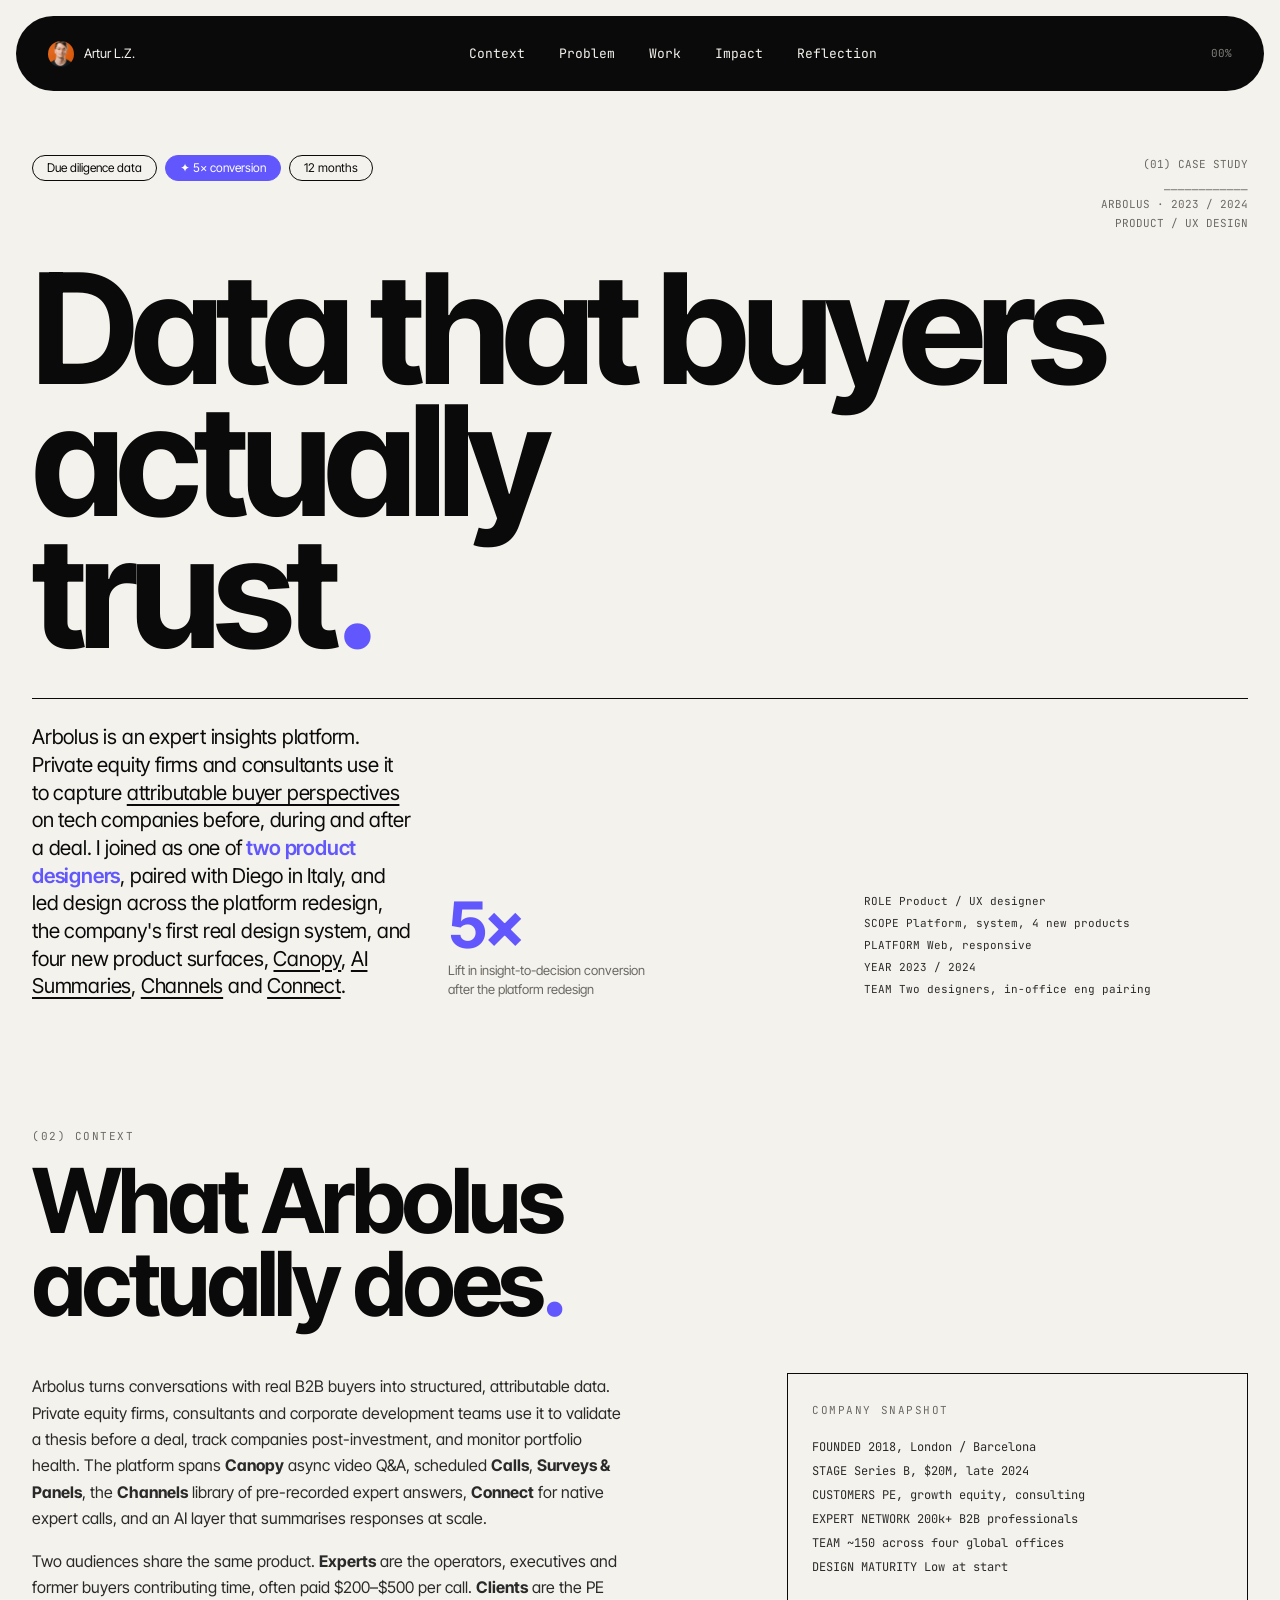
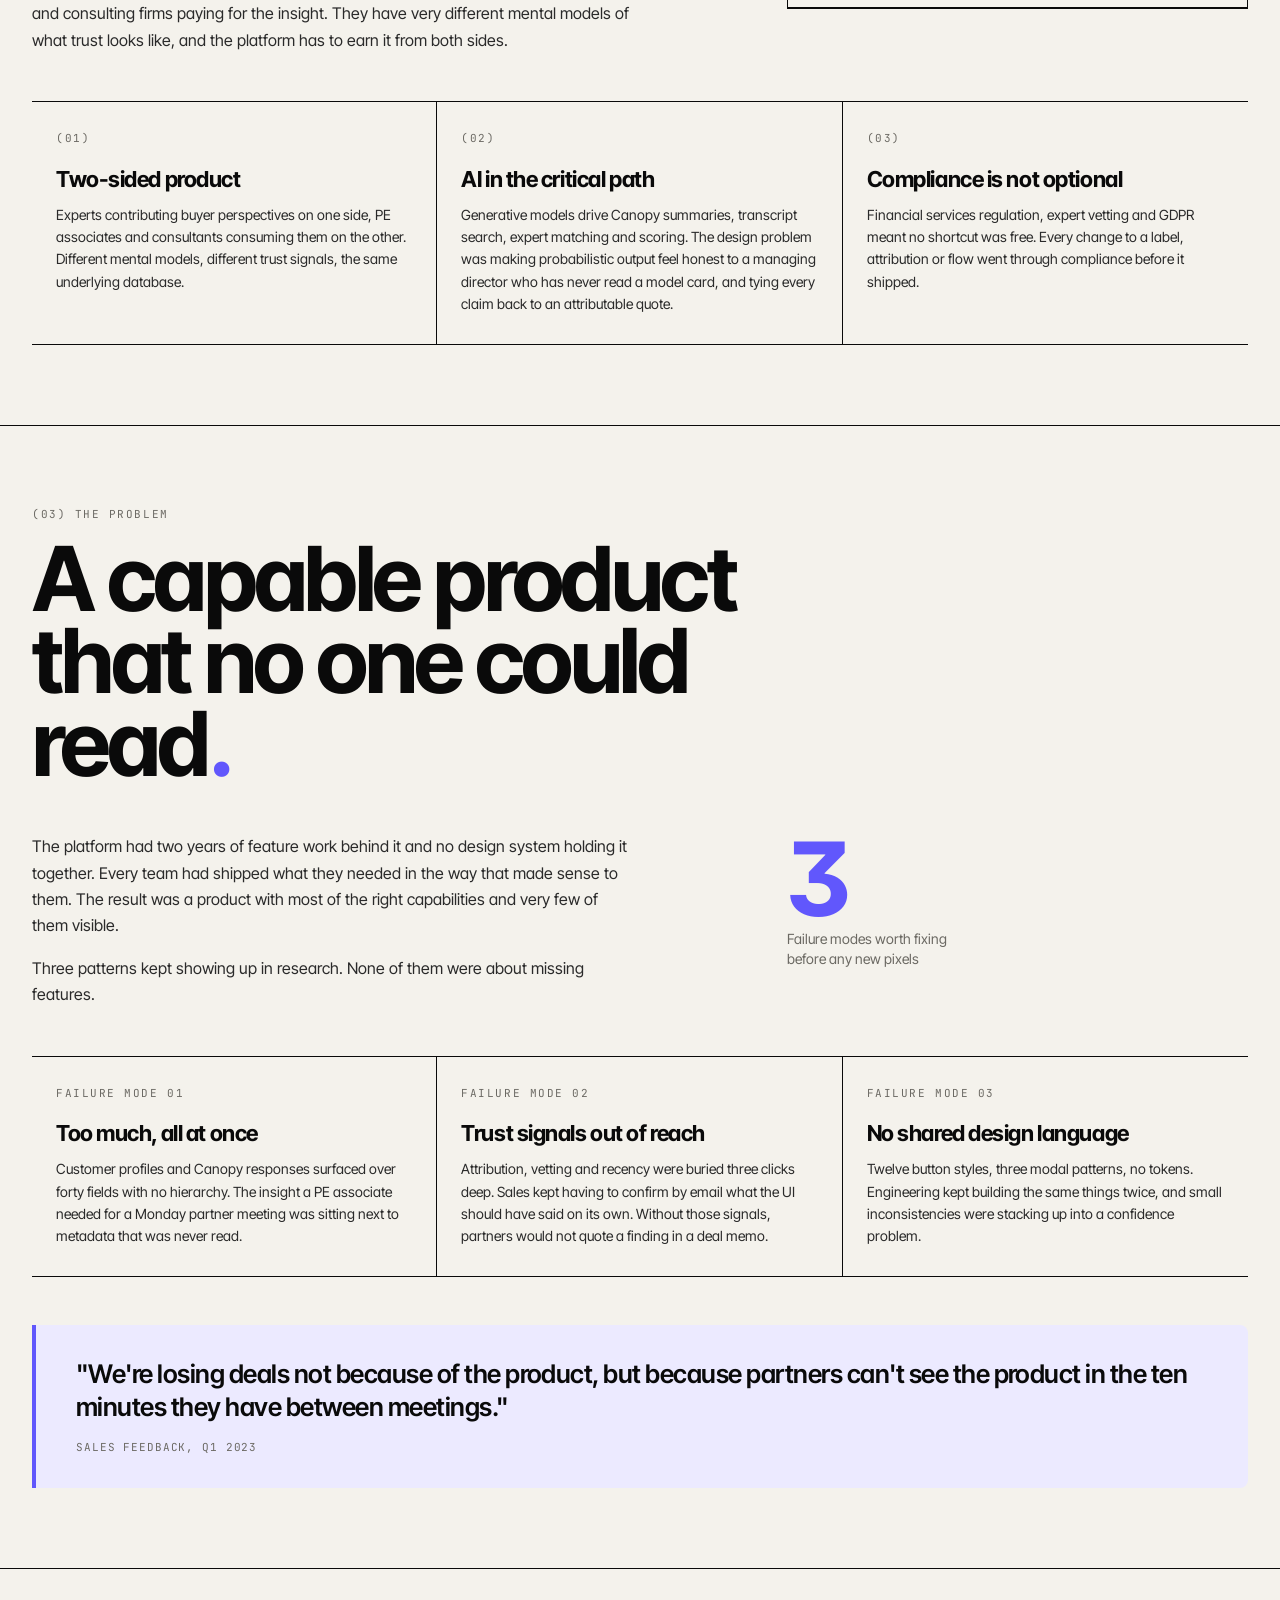
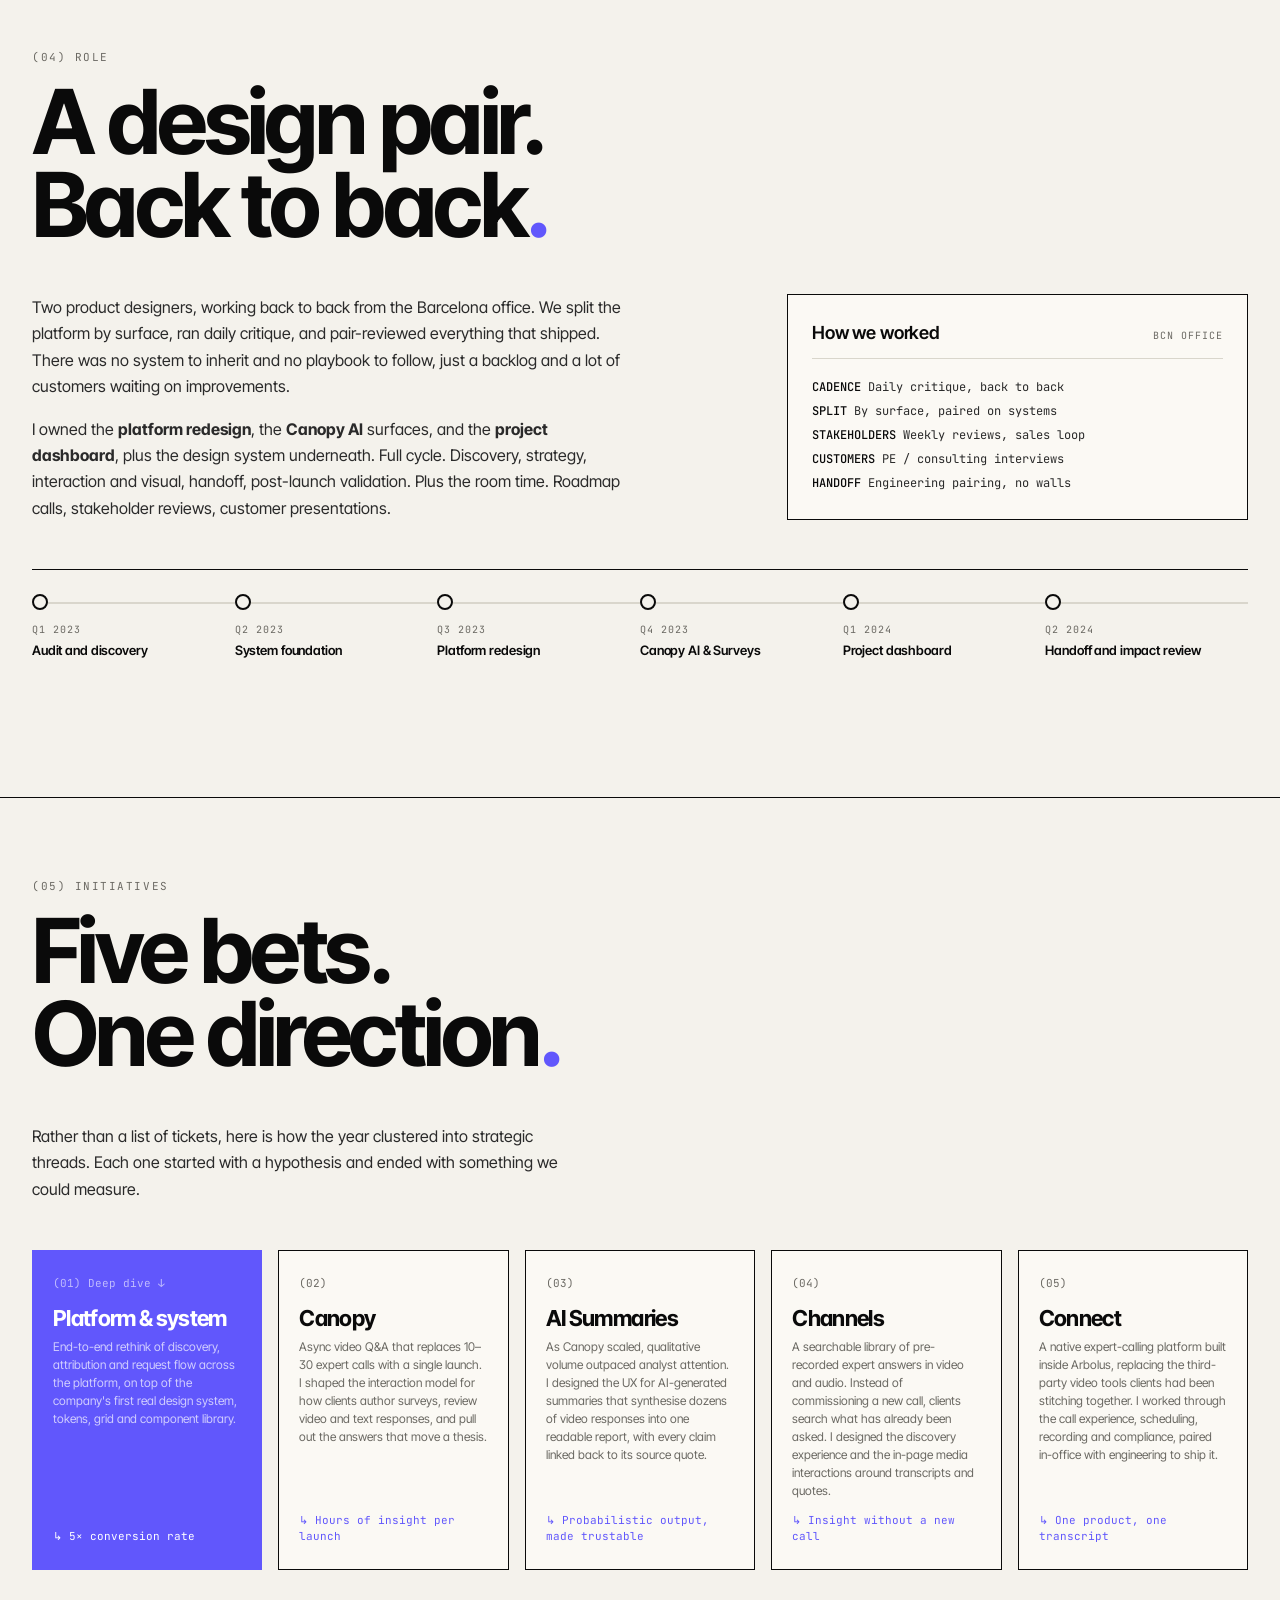
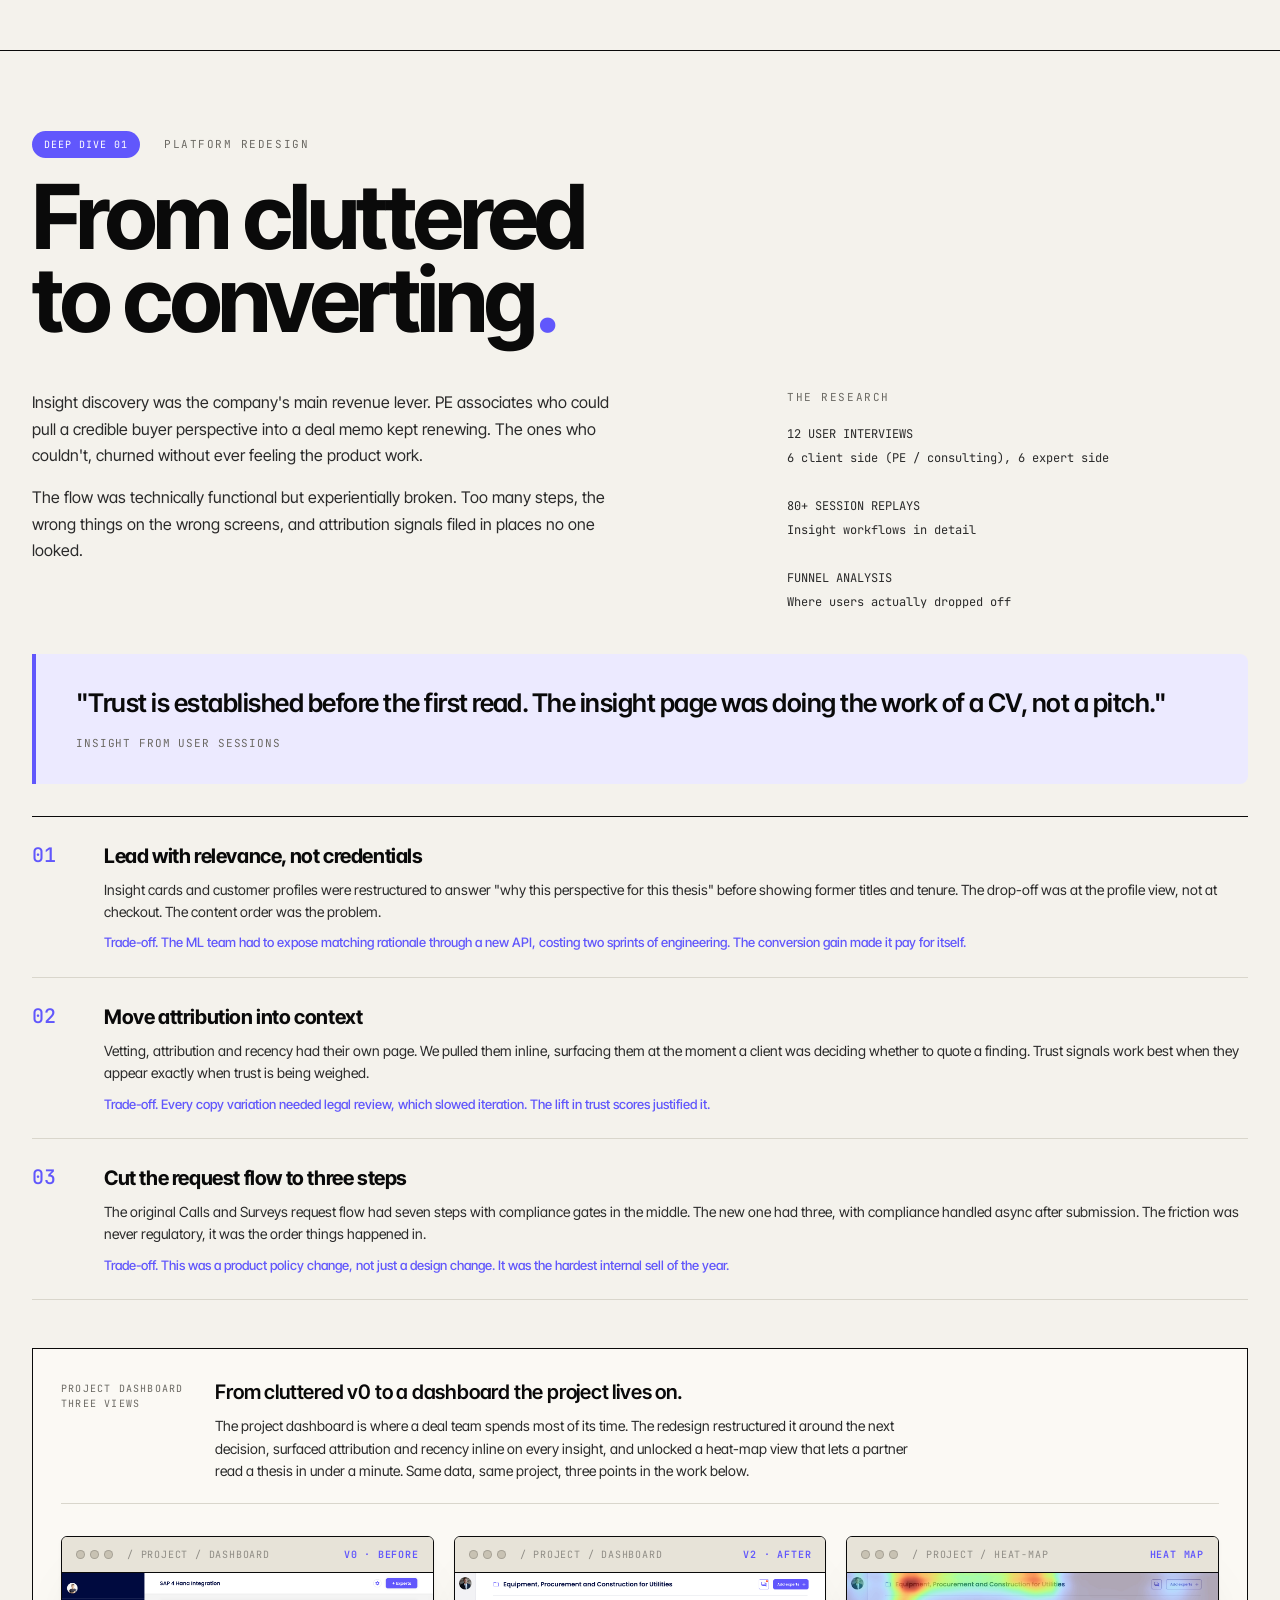
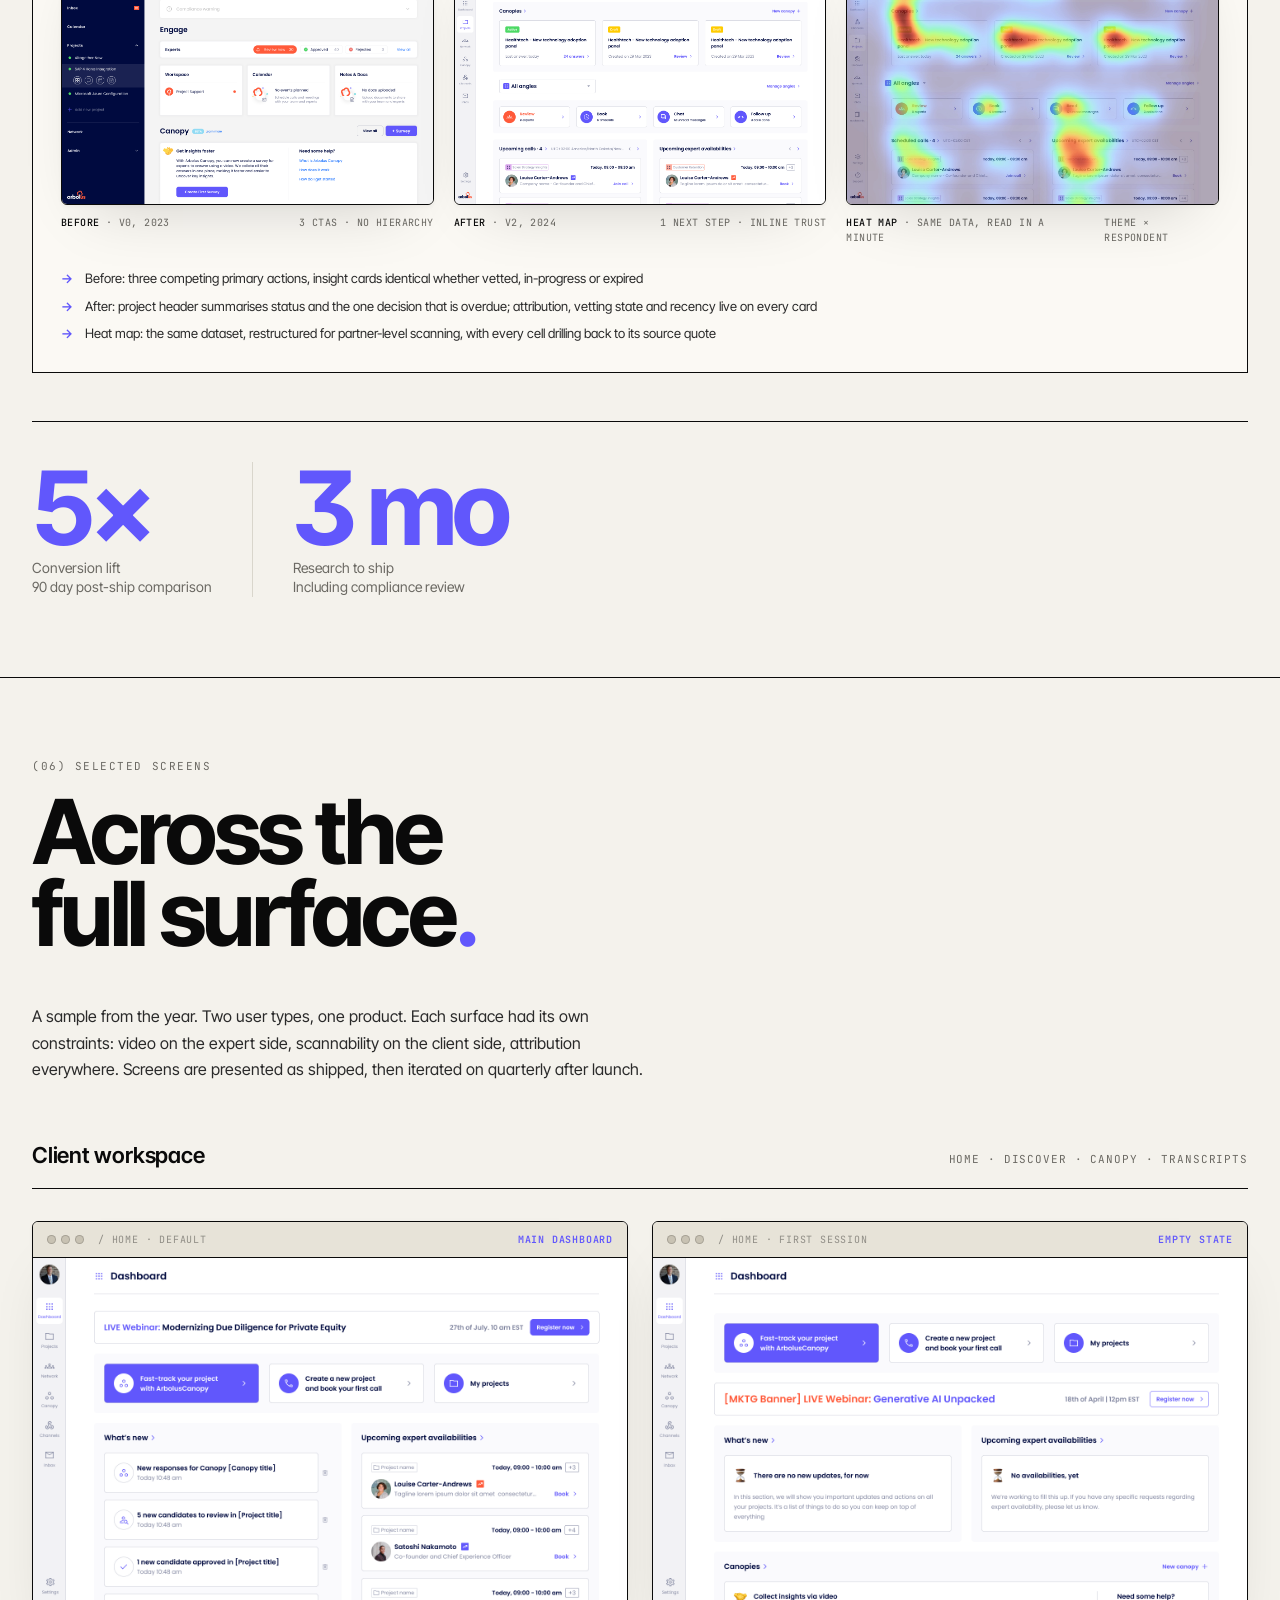
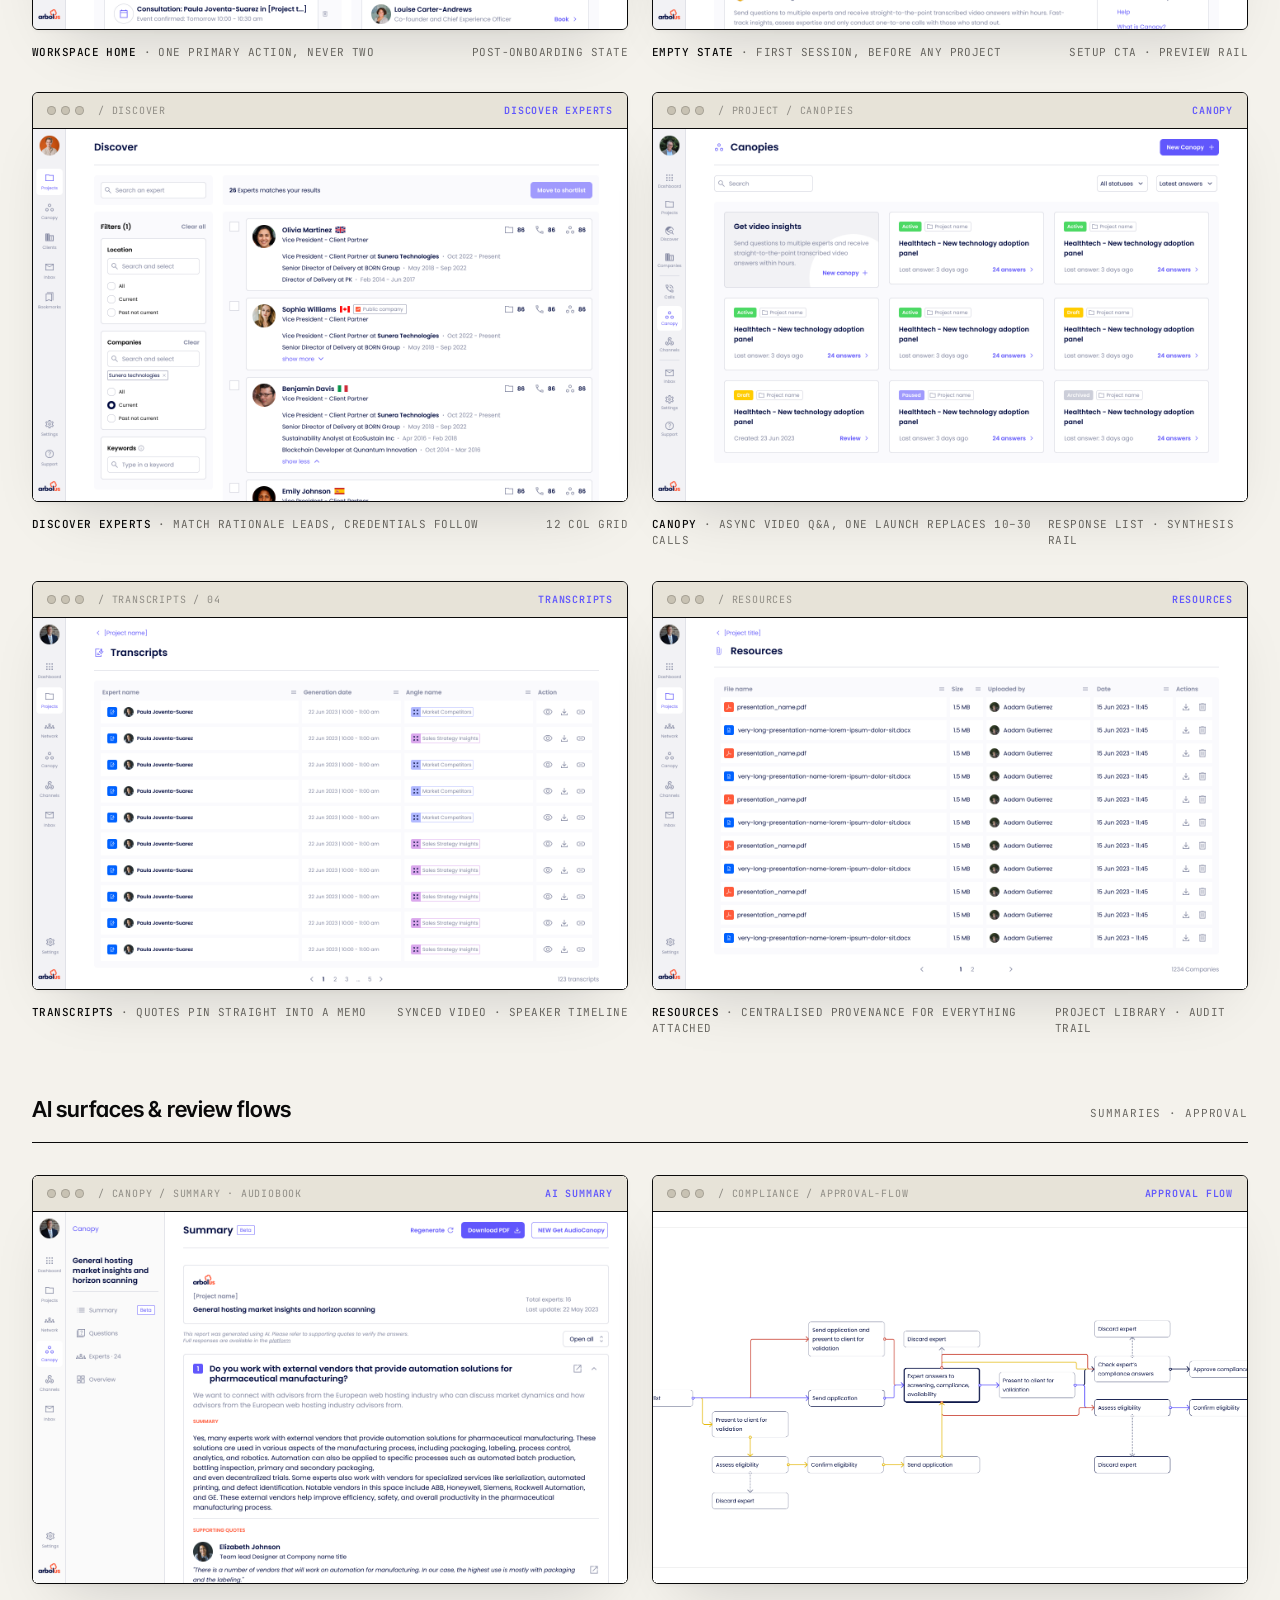
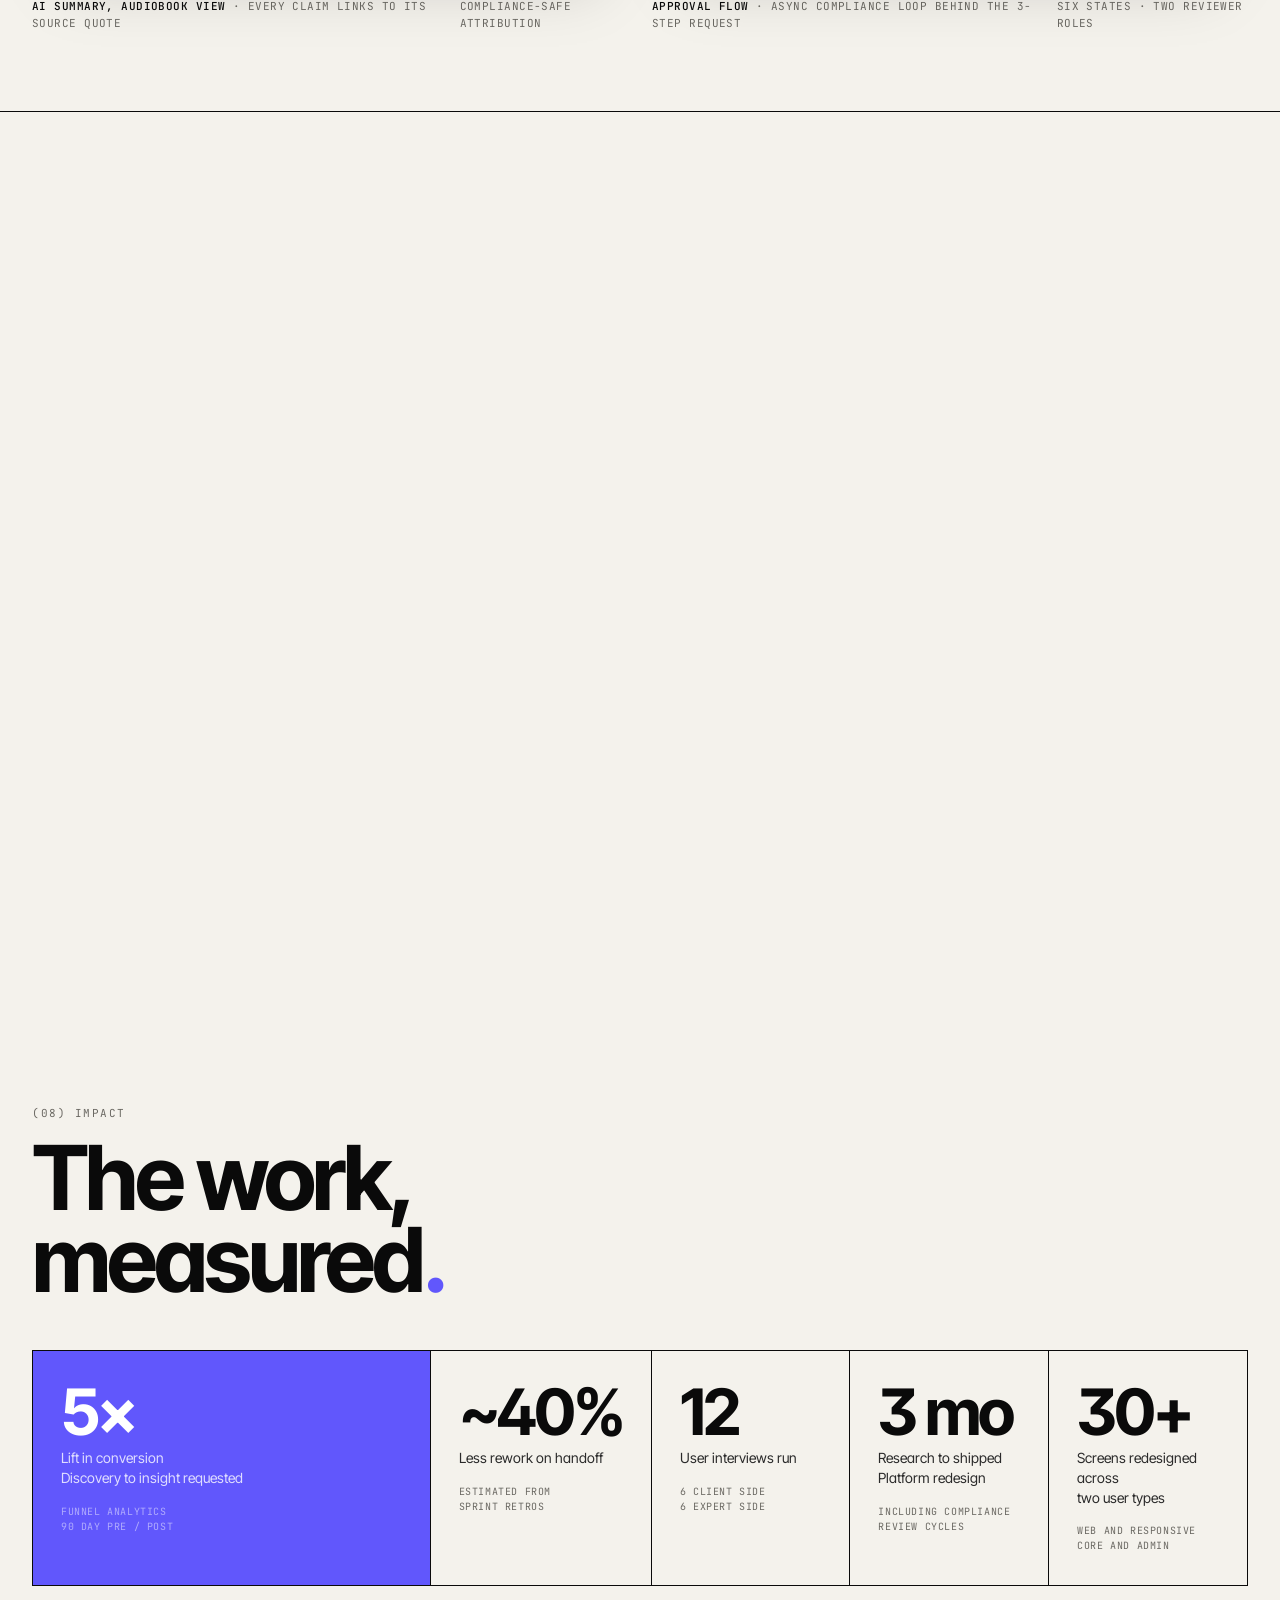
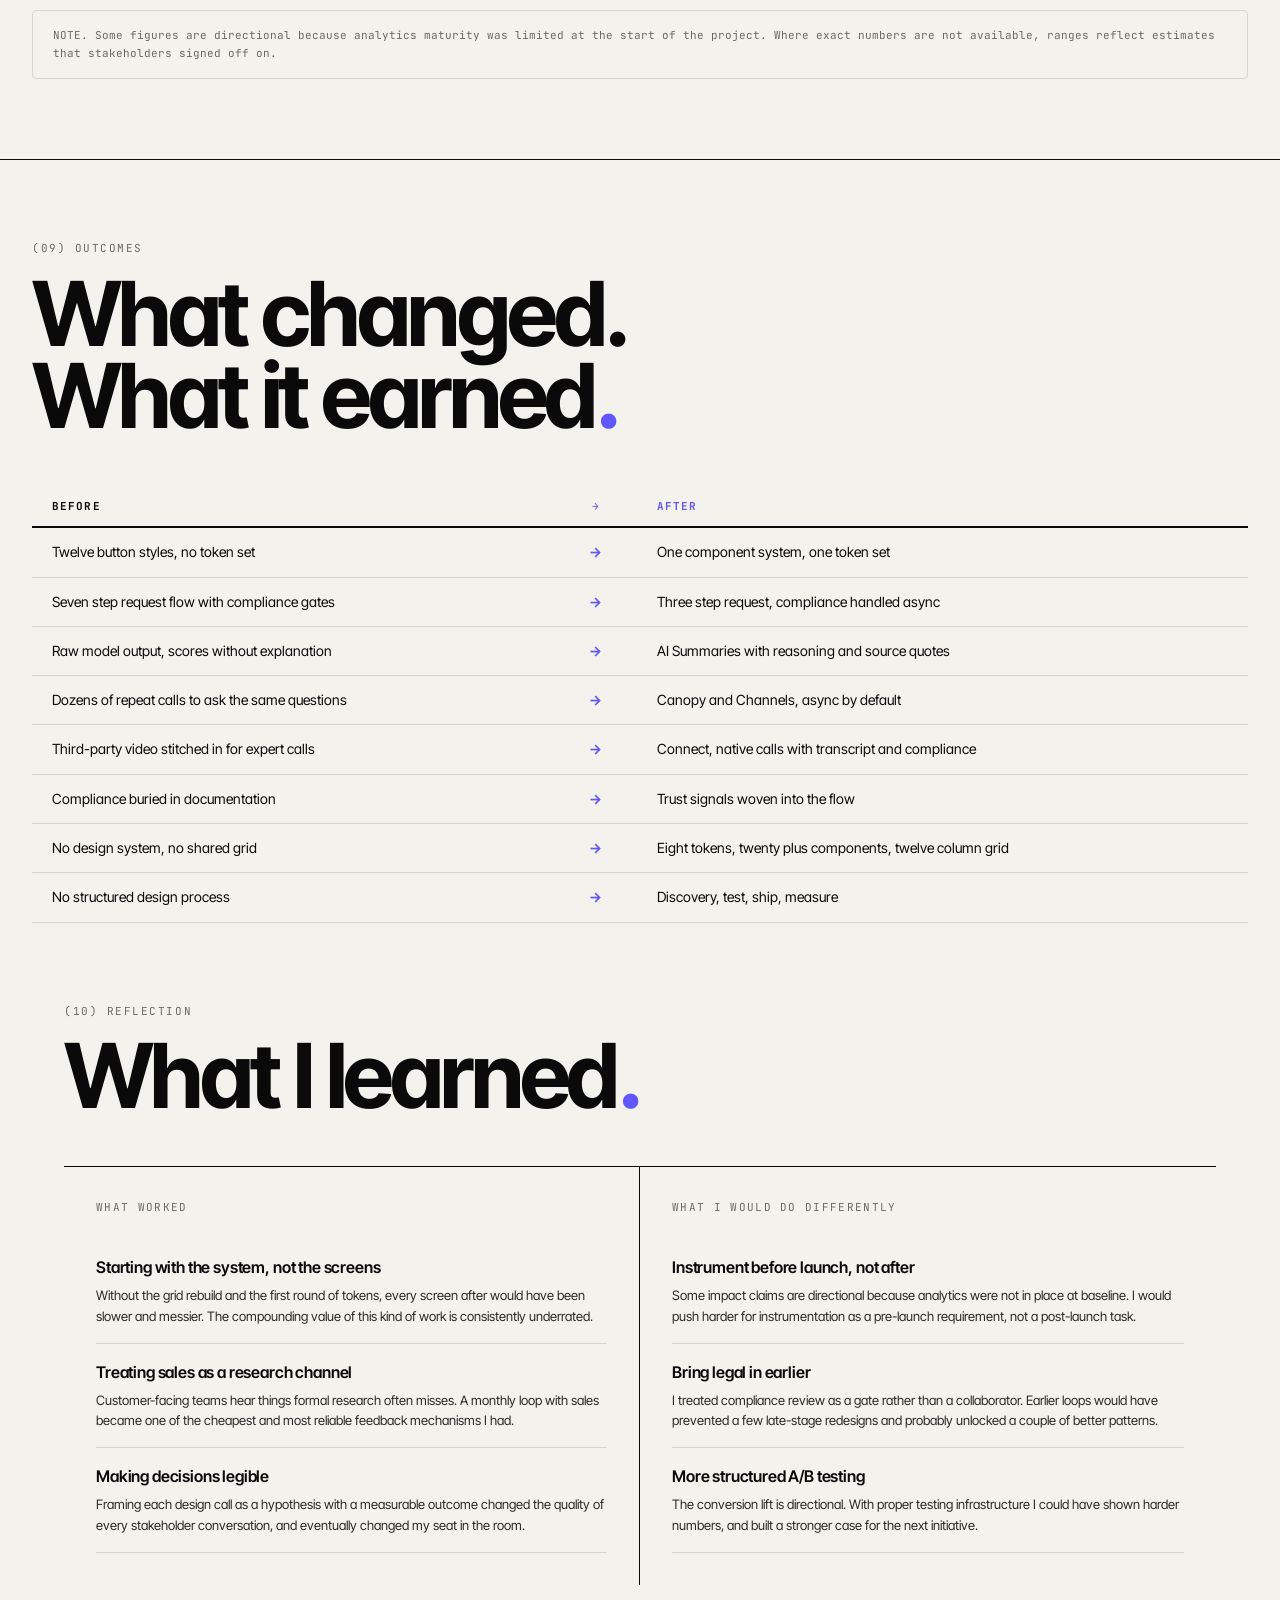
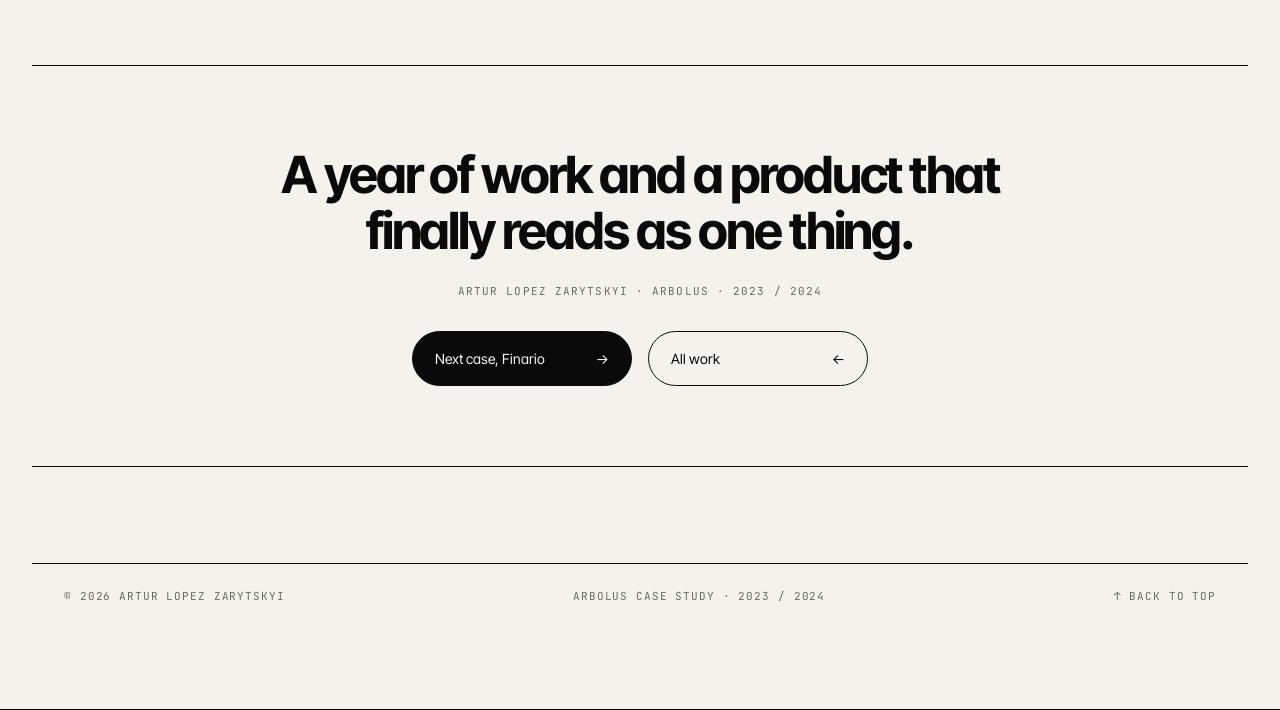
==== commit 6e771eed: "Add files via upload" ====
--- a/arbolus.html
+++ b/arbolus.html
@@ -3,18 +3,228 @@
 <head>
   <meta charset="UTF-8">
   <meta name="viewport" content="width=device-width, initial-scale=1.0">
-  <title>Arbolus — Case Study · Artur Lopez Zarytskyi</title>
-  <meta name="description" content="How I redesigned Arbolus's B2B AI knowledge platform and drove a 5× increase in expert booking conversions.">
+  <title>Arbolus, case study · Artur Lopez Zarytskyi</title>
+  <meta name="description" content="Building and scaling the design system for Arbolus, a B2B expert insights platform for private equity and consulting. Two-person product design team, shipping Canopy, AI Summaries, Channels and Connect alongside a full platform redesign.">
 
   <link rel="preconnect" href="https://fonts.googleapis.com">
   <link rel="preconnect" href="https://fonts.gstatic.com" crossorigin>
   <link href="https://fonts.googleapis.com/css2?family=Inter+Tight:ital,wght@0,400;0,500;0,600;0,700;1,400&family=JetBrains+Mono:wght@400;500&display=swap" rel="stylesheet">
 
   <link rel="stylesheet" href="styles.css">
-
   <link rel="stylesheet" href="case-study.css">
+
+  <!-- Arbolus accent override, scoped to this page only -->
+  <style>
+    body[data-case="arbolus"] {
+      --blue:      #6157FC;
+      --blue-soft: #ECEAFF;
+      --orange:      #FF6B2C;
+      --orange-soft: #FFE9DD;
+    }
+    body[data-case="arbolus"] .cs-init-card--accent:hover { background: #4a40e8; }
+    /* Align titles consistently across the initiatives grid */
+    body[data-case="arbolus"] .cs-init-card__title { margin: 14px 0 0; }
+    body[data-case="arbolus"] .cs-init-card__impact { margin-top: auto; padding-top: 12px; }
+    body[data-case="arbolus"] .cs-pair-card {
+      border: 1px solid var(--ink);
+      padding: 24px;
+      background: var(--paper);
+    }
+    body[data-case="arbolus"] .cs-pair-card__header {
+      display: flex; align-items: baseline; justify-content: space-between;
+      gap: 16px; margin-bottom: 16px;
+      padding-bottom: 12px; border-bottom: 1px solid var(--hairline);
+    }
+    body[data-case="arbolus"] .cs-pair-card__title {
+      font-family: "Inter Tight", sans-serif;
+      font-size: 18px; font-weight: 600; letter-spacing: -0.01em;
+    }
+    body[data-case="arbolus"] .cs-pair-card__list {
+      font-family: "JetBrains Mono", monospace;
+      font-size: 12px; line-height: 2;
+      color: var(--ink-soft);
+    }
+    body[data-case="arbolus"] .cs-pair-card__list strong { color: var(--ink); font-weight: 500; }
+    body[data-case="arbolus"] .text-orange { color: var(--orange); }
+
+    /* ── Real-screenshot frames, scoped to Arbolus ───────────────────── */
+    body[data-case="arbolus"] .cs-shot {
+      position: relative;
+      background: #efece4;
+      border: 1px solid var(--ink);
+      border-radius: 6px;
+      overflow: hidden;
+      box-shadow: 0 30px 60px -30px rgba(10,10,10,0.18), 0 2px 4px rgba(10,10,10,0.04);
+    }
+    body[data-case="arbolus"] .cs-shot__chrome {
+      display: flex; align-items: center; gap: 6px;
+      padding: 10px 14px;
+      background: #e7e3d8;
+      border-bottom: 1px solid var(--ink);
+      font-family: "JetBrains Mono", monospace;
+      font-size: 10px; letter-spacing: 0.08em; text-transform: uppercase;
+      color: var(--muted);
+    }
+    body[data-case="arbolus"] .cs-shot__dots {
+      display: inline-flex; gap: 5px; margin-right: 8px;
+    }
+    body[data-case="arbolus"] .cs-shot__dots span {
+      width: 9px; height: 9px; border-radius: 50%;
+      background: #c8c2b3; border: 1px solid rgba(10,10,10,0.18);
+    }
+    body[data-case="arbolus"] .cs-shot__url { flex: 1; opacity: 0.7; }
+    body[data-case="arbolus"] .cs-shot__tag { color: var(--blue); font-weight: 600; }
+    body[data-case="arbolus"] .cs-shot__img {
+      display: block; width: 100%;
+      aspect-ratio: 16 / 10;
+      object-fit: cover;
+      object-position: top center;
+      background: #fff;
+      /* Higher-quality downsampling on retina + sharper rendering */
+      image-rendering: -webkit-optimize-contrast;
+      image-rendering: high-quality;
+      image-rendering: crisp-edges;
+      -ms-interpolation-mode: bicubic;
+      backface-visibility: hidden;
+      -webkit-font-smoothing: antialiased;
+    }
+    /* Force higher source resolution by scaling the bitmap up slightly,
+       which makes the browser pick a sharper downsample step on HiDPI. */
+    @media (min-resolution: 1.5dppx) {
+      body[data-case="arbolus"] .cs-shot__img {
+        image-rendering: auto;
+      }
+    }
+    body[data-case="arbolus"] .cs-shot__img--pano {
+      aspect-ratio: 3 / 1;
+    }
+    body[data-case="arbolus"] .cs-shot__img--portrait {
+      aspect-ratio: 4 / 5;
+    }
+    body[data-case="arbolus"] .cs-shot__caption {
+      display: flex; align-items: baseline; justify-content: space-between;
+      gap: 16px; margin-top: 14px;
+      font-family: "JetBrains Mono", monospace;
+      font-size: 11px; color: var(--muted);
+      letter-spacing: 0.04em; text-transform: uppercase;
+    }
+    body[data-case="arbolus"] .cs-shot__caption strong {
+      color: var(--ink); font-weight: 500;
+    }
+
+    /* Gallery of screens — uniform 2-col grid, every cell same size */
+    body[data-case="arbolus"] .cs-gallery {
+      display: grid;
+      grid-template-columns: repeat(2, 1fr);
+      gap: 32px 24px;
+      margin-top: 32px;
+    }
+    body[data-case="arbolus"] .cs-gallery--triptych {
+      grid-template-columns: repeat(3, 1fr);
+      gap: 20px;
+    }
+    body[data-case="arbolus"] .cs-gallery--full > * { grid-column: 1 / -1; }
+    @media (max-width: 900px) {
+      body[data-case="arbolus"] .cs-gallery,
+      body[data-case="arbolus"] .cs-gallery--triptych {
+        grid-template-columns: 1fr;
+      }
+    }
+
+    /* Triptych header — describes a coherent block of related shots */
+    body[data-case="arbolus"] .cs-triptych-block {
+      margin-top: 48px;
+      border: 1px solid var(--ink);
+      padding: 28px;
+      background: var(--paper);
+    }
+    body[data-case="arbolus"] .cs-triptych-block__head {
+      display: grid;
+      grid-template-columns: auto 1fr;
+      gap: 32px;
+      align-items: start;
+      margin-bottom: 24px;
+      padding-bottom: 20px;
+      border-bottom: 1px solid var(--hairline);
+    }
+    body[data-case="arbolus"] .cs-triptych-block__tag {
+      font-family: "JetBrains Mono", monospace;
+      font-size: 10px; letter-spacing: 0.12em; text-transform: uppercase;
+      color: var(--muted);
+      padding-top: 4px;
+    }
+    body[data-case="arbolus"] .cs-triptych-block__title {
+      font-family: "Inter Tight", sans-serif;
+      font-size: 20px; font-weight: 600; letter-spacing: -0.01em;
+      margin: 0 0 8px;
+    }
+    body[data-case="arbolus"] .cs-triptych-block__desc {
+      font-size: 14px; color: var(--ink-soft); line-height: 1.6;
+      max-width: 720px;
+    }
+    body[data-case="arbolus"] .cs-triptych-block .cs-shot__caption {
+      margin-top: 10px;
+      font-size: 10px;
+    }
+
+    /* Override the BA panel — drop the dashed placeholder bg */
+    body[data-case="arbolus"] .cs-ba-screen.cs-ba-screen--real {
+      aspect-ratio: auto;
+      background: none;
+      border: none;
+      padding: 0;
+      display: block;
+    }
+    body[data-case="arbolus"] .cs-ba-screen.cs-ba-screen--real .cs-shot { margin: 0; }
+
+    /* Workspace components — long vertical sheet */
+    body[data-case="arbolus"] .cs-components-sheet {
+      margin-top: 32px;
+      border: 1px solid var(--ink);
+      border-radius: 6px;
+      overflow: hidden;
+      background: #efece4;
+    }
+    body[data-case="arbolus"] .cs-components-sheet__viewport {
+      max-height: 560px;
+      overflow: hidden;
+      position: relative;
+    }
+    body[data-case="arbolus"] .cs-components-sheet__viewport::after {
+      content: "";
+      position: absolute; inset: auto 0 0 0; height: 140px;
+      background: linear-gradient(to bottom, rgba(244,242,236,0), var(--bg));
+      pointer-events: none;
+    }
+    body[data-case="arbolus"] .cs-components-sheet img {
+      display: block; width: 100%; height: auto;
+    }
+    body[data-case="arbolus"] .cs-components-sheet__foot {
+      display: flex; align-items: center; justify-content: space-between;
+      gap: 16px; padding: 14px 20px;
+      border-top: 1px solid var(--ink);
+      font-family: "JetBrains Mono", monospace;
+      font-size: 11px; color: var(--muted);
+      letter-spacing: 0.06em; text-transform: uppercase;
+      background: #e7e3d8;
+    }
+
+    /* Section opener title above gallery */
+    body[data-case="arbolus"] .cs-gallery-h {
+      display: flex; align-items: baseline; justify-content: space-between;
+      gap: 24px; margin-top: 56px;
+      padding-bottom: 16px; border-bottom: 1px solid var(--ink);
+    }
+    body[data-case="arbolus"] .cs-gallery-h h3 {
+      font-family: "Inter Tight", sans-serif;
+      font-size: 22px; font-weight: 600; letter-spacing: -0.01em;
+    }
+    body[data-case="arbolus"] .cs-gallery-h .mono {
+      font-size: 11px; color: var(--muted); letter-spacing: 0.08em; text-transform: uppercase;
+    }
+  </style>
 </head>
-<body>
+<body data-case="arbolus">
 
 <!-- ─── NAV ─────────────────────────────────────────────────────────── -->
 <nav class="cs-nav" id="cs-nav">
@@ -38,59 +248,55 @@
 <section class="cs-hero" id="hero">
   <div class="cs-hero__top">
     <div class="cs-hero__pills">
-      <span class="pill">B2B · SaaS</span>
-      <span class="pill">AI Platform</span>
-      <span class="pill pill--accent">✦ 5× Conversion</span>
-      <span class="pill">Solo Designer</span>
+      <span class="pill">Due diligence data</span>
+      <span class="pill pill--accent">✦ 5× conversion</span>
       <span class="pill">12 months</span>
     </div>
     <div class="mono cs-hero__meta">
-      (01) — CASE STUDY<br>
+      (01) CASE STUDY<br>
       ⎯⎯⎯⎯⎯⎯⎯⎯⎯⎯⎯⎯<br>
-      ARBOLUS · 2023–2024<br>
+      ARBOLUS · 2023 / 2024<br>
       PRODUCT / UX DESIGN
     </div>
   </div>
 
   <h1 class="display cs-hero__h1">
-    Unlocking<br>
-    the world's<br>
-    offline<span class="text-blue">.</span>
+    Data that buyers<br>
+    actually<br>
+    trust<span class="text-blue">.</span>
   </h1>
 
   <div class="cs-hero__bottom">
     <p class="cs-hero__lead">
-      Arbolus uses ML + NLP to connect businesses with domain experts.
-      I led the product redesign as the
-      <em class="text-blue text-semibold">sole designer</em> —
-      from a fragmented interface to a coherent system that converted <em class="underline-em">5× better</em>.
+      Arbolus is an expert insights platform. Private equity firms and consultants use it to capture <em class="underline-em">attributable buyer perspectives</em> on tech companies before, during and after a deal. I joined as one of
+      <em class="text-blue text-semibold">two product designers</em>, paired with Diego in Italy, and led design across the platform redesign, the company's first real design system, and four new product surfaces, <em class="underline-em">Canopy</em>, <em class="underline-em">AI Summaries</em>, <em class="underline-em">Channels</em> and <em class="underline-em">Connect</em>.
     </p>
     <div class="cs-hero__stats">
       <div class="cs-hero__stat-num">5×</div>
-      <div class="cs-hero__stat-label">Expert booking conversion increase<br>post-platform redesign</div>
+      <div class="cs-hero__stat-label">Lift in insight-to-decision conversion<br>after the platform redesign</div>
     </div>
     <div class="mono cs-hero__attrs">
-      ROLE — Product / UX Designer<br>
-      SCOPE — End-to-end<br>
-      PLATFORM — Web + Responsive<br>
-      YEAR — 2023–2024<br>
-      TEAM — 1 designer (me)
+      ROLE Product / UX designer<br>
+      SCOPE Platform, system, 4 new products<br>
+      PLATFORM Web, responsive<br>
+      YEAR 2023 / 2024<br>
+      TEAM Two designers, in-office eng pairing
     </div>
   </div>
 </section>
 
 <!-- ─── 02 CONTEXT ───────────────────────────────────────────────────── -->
 <section class="cs-section" id="overview">
-  <div class="cs-label">(02) — Context</div>
+  <div class="cs-label">(02) Context</div>
   <h2 class="display cs-h2">What Arbolus<br>actually does<span class="text-blue">.</span></h2>
 
   <div class="cs-2col cs-2col--60-40">
     <div>
       <p class="cs-body">
-        Arbolus is a B2B expert network platform — it uses ML and NLP to surface domain experts, match them to client projects, and facilitate knowledge sessions. Think: a marketplace for human insight, with AI doing the heavy lifting on discovery and quality.
+        Arbolus turns conversations with real B2B buyers into structured, attributable data. Private equity firms, consultants and corporate development teams use it to validate a thesis before a deal, track companies post-investment, and monitor portfolio health. The platform spans <strong>Canopy</strong> async video Q&amp;A, scheduled <strong>Calls</strong>, <strong>Surveys &amp; Panels</strong>, the <strong>Channels</strong> library of pre-recorded expert answers, <strong>Connect</strong> for native expert calls, and an AI layer that summarises responses at scale.
       </p>
       <p class="cs-body">
-        The platform serves two sides: <strong>expert users</strong> — consultants, operators, academics — and <strong>client users</strong> — strategy teams, PE firms, corporate development. Both sides have fundamentally different needs, mental models, and definitions of trust.
+        Two audiences share the same product. <strong>Experts</strong> are the operators, executives and former buyers contributing time, often paid $200–$500 per call. <strong>Clients</strong> are the PE and consulting firms paying for the insight. They have very different mental models of what trust looks like, and the platform has to earn it from both sides.
       </p>
     </div>
     <div>
@@ -98,11 +304,12 @@
         <div class="cs-3col__item" style="border-right:none;">
           <div class="cs-label">Company snapshot</div>
           <div style="margin-top:12px; font-family:'JetBrains Mono',monospace; font-size:12px; line-height:2; color:var(--ink-soft);">
-            FOUNDED — 2017<br>
-            STAGE — Growth-stage SaaS<br>
-            ML USE — Matching · Summarization · Scoring<br>
-            COMPLIANCE — GDPR · Financial reg · Vetting<br>
-            DESIGN MATURITY — Low at start
+            FOUNDED 2018, London / Barcelona<br>
+            STAGE Series B, $20M, late 2024<br>
+            CUSTOMERS PE, growth equity, consulting<br>
+            EXPERT NETWORK 200k+ B2B professionals<br>
+            TEAM ~150 across four global offices<br>
+            DESIGN MATURITY Low at start
           </div>
         </div>
       </div>
@@ -112,87 +319,93 @@
   <div class="cs-3col" style="margin-top:48px;">
     <div class="cs-3col__item">
       <div class="cs-label">(01)</div>
-      <div class="cs-3col__title">Two user types</div>
-      <p class="cs-3col__body">Experts contributing knowledge and clients consuming it. Different mental models, different trust signals, same underlying infrastructure.</p>
+      <div class="cs-3col__title">Two-sided product</div>
+      <p class="cs-3col__body">Experts contributing buyer perspectives on one side, PE associates and consultants consuming them on the other. Different mental models, different trust signals, the same underlying database.</p>
     </div>
     <div class="cs-3col__item">
       <div class="cs-label">(02)</div>
-      <div class="cs-3col__title">AI at the core</div>
-      <p class="cs-3col__body">ML models handle expert matching and quality scoring. The design challenge: make probabilistic AI output feel trustworthy to non-technical users.</p>
+      <div class="cs-3col__title">AI in the critical path</div>
+      <p class="cs-3col__body">Generative models drive Canopy summaries, transcript search, expert matching and scoring. The design problem was making probabilistic output feel honest to a managing director who has never read a model card, and tying every claim back to an attributable quote.</p>
     </div>
     <div class="cs-3col__item">
       <div class="cs-label">(03)</div>
-      <div class="cs-3col__title">Compliance-heavy</div>
-      <p class="cs-3col__body">GDPR, expert vetting, and financial regulation meant no design shortcut was free. Every simplification required a legal review cycle.</p>
+      <div class="cs-3col__title">Compliance is not optional</div>
+      <p class="cs-3col__body">Financial services regulation, expert vetting and GDPR meant no shortcut was free. Every change to a label, attribution or flow went through compliance before it shipped.</p>
     </div>
   </div>
 </section>
 
 <!-- ─── 03 PROBLEM ───────────────────────────────────────────────────── -->
 <section class="cs-section" id="problem">
-  <div class="cs-label">(03) — The Problem</div>
-  <h2 class="display cs-h2">The platform knew<br>too much and showed<br>all of it<span class="text-blue">.</span></h2>
+  <div class="cs-label">(03) The problem</div>
+  <h2 class="display cs-h2">A capable product<br>that no one could<br>read<span class="text-blue">.</span></h2>
 
   <div class="cs-2col cs-2col--60-40">
     <div>
       <p class="cs-body">
-        The original platform had accumulated two years of feature additions with no coherent system behind them. Each team had shipped independently. The result: a product that was technically capable but experientially hostile.
+        The platform had two years of feature work behind it and no design system holding it together. Every team had shipped what they needed in the way that made sense to them. The result was a product with most of the right capabilities and very few of them visible.
       </p>
       <p class="cs-body">
-        Three patterns kept surfacing in user sessions — and none of them were about missing features.
+        Three patterns kept showing up in research. None of them were about missing features.
       </p>
     </div>
     <div class="cs-stat">
       <div class="cs-stat__num">3</div>
-      <div class="cs-stat__label">Core failure modes discovered<br>before a single screen was redesigned</div>
+      <div class="cs-stat__label">Failure modes worth fixing<br>before any new pixels</div>
     </div>
   </div>
 
   <div class="cs-3col" style="margin-top:48px;">
     <div class="cs-3col__item">
       <div class="cs-label">Failure mode 01</div>
-      <div class="cs-3col__title">Cognitive overload</div>
-      <p class="cs-3col__body">Expert profiles surfaced 40+ data points with no hierarchy. Users couldn't find signal through the noise. Session booking rates were a fraction of what they should be.</p>
+      <div class="cs-3col__title">Too much, all at once</div>
+      <p class="cs-3col__body">Customer profiles and Canopy responses surfaced over forty fields with no hierarchy. The insight a PE associate needed for a Monday partner meeting was sitting next to metadata that was never read.</p>
     </div>
     <div class="cs-3col__item">
       <div class="cs-label">Failure mode 02</div>
-      <div class="cs-3col__title">Broken trust signals</div>
-      <p class="cs-3col__body">Compliance and vetting flows were buried. Clients couldn't quickly assess expert credibility. Deal cycles stretched because sales had to manually validate what the UI should've shown.</p>
+      <div class="cs-3col__title">Trust signals out of reach</div>
+      <p class="cs-3col__body">Attribution, vetting and recency were buried three clicks deep. Sales kept having to confirm by email what the UI should have said on its own. Without those signals, partners would not quote a finding in a deal memo.</p>
     </div>
     <div class="cs-3col__item">
       <div class="cs-label">Failure mode 03</div>
-      <div class="cs-3col__title">Zero design language</div>
-      <p class="cs-3col__body">12 different button styles. 3 modal patterns. No token system. Every new feature was a one-off. Developer velocity slowed. Inconsistency eroded confidence in the product.</p>
+      <div class="cs-3col__title">No shared design language</div>
+      <p class="cs-3col__body">Twelve button styles, three modal patterns, no tokens. Engineering kept building the same things twice, and small inconsistencies were stacking up into a confidence problem.</p>
     </div>
   </div>
 
   <div class="cs-quote">
-    <p class="cs-quote__text">"We're losing deals not because of the product, but because people can't see the product."</p>
-    <div class="cs-quote__attr">— Sales feedback, Q1 2023</div>
+    <p class="cs-quote__text">"We're losing deals not because of the product, but because partners can't see the product in the ten minutes they have between meetings."</p>
+    <div class="cs-quote__attr">Sales feedback, Q1 2023</div>
   </div>
 </section>
 
 <!-- ─── 05 ROLE ───────────────────────────────────────────────────────── -->
 <section class="cs-section">
-  <div class="cs-label">(04) — Role</div>
-  <h2 class="display cs-h2">Sole designer.<br>Full ownership<span class="text-blue">.</span></h2>
+  <div class="cs-label">(04) Role</div>
+  <h2 class="display cs-h2">A design pair.<br>Back to back<span class="text-blue">.</span></h2>
 
   <div class="cs-2col cs-2col--60-40">
     <div>
       <p class="cs-body">
-        I joined as the only product designer on a platform that had never had dedicated design leadership. There was no system to inherit — only things to build.
+        Two product designers, working back to back from the Barcelona office. We split the platform by surface, ran daily critique, and pair-reviewed everything that shipped. There was no system to inherit and no playbook to follow, just a backlog and a lot of customers waiting on improvements.
       </p>
       <p class="cs-body">
-        My remit covered the full product loop: discovery, strategy, interaction design, visual design, design system, handoff, and post-ship validation. I also contributed directly to product roadmap prioritization.
+        I owned the <strong>platform redesign</strong>, the <strong>Canopy AI</strong> surfaces, and the <strong>project dashboard</strong>, plus the design system underneath. Full cycle. Discovery, strategy, interaction and visual, handoff, post-launch validation. Plus the room time. Roadmap calls, stakeholder reviews, customer presentations.
       </p>
     </div>
     <div>
-      <div style="font-family:'JetBrains Mono',monospace; font-size:12px; line-height:2.2; color:var(--ink-soft);">
-        <div style="color:var(--muted); font-size:10px; letter-spacing:0.1em; text-transform:uppercase; margin-bottom:8px;">Responsibilities</div>
-        DISCOVERY — Interviews · Usage analysis · Audit<br>
-        STRATEGY — Roadmap · Scoping · A/B design<br>
-        EXECUTION — IA · Flows · Components · Responsive<br>
-        VALIDATION — Usability tests · Funnel analysis
+      <div class="cs-pair-card">
+        <div class="cs-pair-card__header">
+          <div class="cs-pair-card__title">How we worked</div>
+          <div class="mono" style="font-size:10px; color:var(--muted); letter-spacing:0.1em;">BCN OFFICE</div>
+        </div>
+        <div class="cs-pair-card__list">
+          <strong>CADENCE</strong> Daily critique, back to back<br>
+          <strong>SPLIT</strong> By surface, paired on systems<br>
+          <strong>STAKEHOLDERS</strong> Weekly reviews, sales loop<br>
+          <strong>CUSTOMERS</strong> PE / consulting interviews<br>
+          <strong>HANDOFF</strong> Engineering pairing, no walls
+        </div>
       </div>
     </div>
   </div>
@@ -202,32 +415,32 @@
       <div class="cs-timeline__step">
         <div class="cs-timeline__dot"></div>
         <div class="cs-timeline__period">Q1 2023</div>
-        <div class="cs-timeline__label">Audit + Discovery</div>
+        <div class="cs-timeline__label">Audit and discovery</div>
       </div>
       <div class="cs-timeline__step">
         <div class="cs-timeline__dot"></div>
         <div class="cs-timeline__period">Q2 2023</div>
-        <div class="cs-timeline__label">System + Foundation</div>
+        <div class="cs-timeline__label">System foundation</div>
       </div>
       <div class="cs-timeline__step">
         <div class="cs-timeline__dot"></div>
         <div class="cs-timeline__period">Q3 2023</div>
-        <div class="cs-timeline__label">Platform Redesign</div>
+        <div class="cs-timeline__label">Platform redesign</div>
       </div>
       <div class="cs-timeline__step">
         <div class="cs-timeline__dot"></div>
         <div class="cs-timeline__period">Q4 2023</div>
-        <div class="cs-timeline__label">AI Features + Surveys</div>
+        <div class="cs-timeline__label">Canopy AI &amp; Surveys</div>
       </div>
       <div class="cs-timeline__step">
         <div class="cs-timeline__dot"></div>
         <div class="cs-timeline__period">Q1 2024</div>
-        <div class="cs-timeline__label">Channels + Data Tables</div>
+        <div class="cs-timeline__label">Project dashboard</div>
       </div>
       <div class="cs-timeline__step">
         <div class="cs-timeline__dot"></div>
         <div class="cs-timeline__period">Q2 2024</div>
-        <div class="cs-timeline__label">Handoff + Impact</div>
+        <div class="cs-timeline__label">Handoff and impact review</div>
       </div>
     </div>
   </div>
@@ -235,40 +448,40 @@
 
 <!-- ─── 07 INITIATIVES ───────────────────────────────────────────────── -->
 <section class="cs-section" id="initiatives">
-  <div class="cs-label">(05) — Initiatives</div>
+  <div class="cs-label">(05) Initiatives</div>
   <h2 class="display cs-h2">Five bets.<br>One direction<span class="text-blue">.</span></h2>
-  <p class="cs-body" style="max-width:560px;">Rather than a list of tickets — here's how the work clustered into meaningful strategic initiatives, each with a clear problem hypothesis and a measurable outcome.</p>
+  <p class="cs-body" style="max-width:560px;">Rather than a list of tickets, here is how the year clustered into strategic threads. Each one started with a hypothesis and ended with something we could measure.</p>
 
   <div class="cs-init-grid">
     <a class="cs-init-card cs-init-card--accent" href="#dd-platform">
-      <div class="cs-init-card__num">(01) — Deep dive ↓</div>
-      <div class="cs-init-card__title">Platform Redesign</div>
-      <div class="cs-init-card__desc">End-to-end rethink of expert discovery and booking flow.</div>
+      <div class="cs-init-card__num">(01) Deep dive ↓</div>
+      <div class="cs-init-card__title">Platform &amp; system</div>
+      <div class="cs-init-card__desc">End-to-end rethink of discovery, attribution and request flow across the platform, on top of the company's first real design system, tokens, grid and component library.</div>
       <div class="cs-init-card__impact">↳ 5× conversion rate</div>
     </a>
     <div class="cs-init-card" style="cursor:default;">
       <div class="cs-init-card__num">(02)</div>
-      <div class="cs-init-card__title">AI-Powered Summaries</div>
-      <div class="cs-init-card__desc">Making ML output legible to non-technical users at the moment of decision.</div>
-      <div class="cs-init-card__impact" style="color:var(--blue);">↳ Reduced time-to-insight</div>
+      <div class="cs-init-card__title">Canopy</div>
+      <div class="cs-init-card__desc">Async video Q&amp;A that replaces 10–30 expert calls with a single launch. I shaped the interaction model for how clients author surveys, review video and text responses, and pull out the answers that move a thesis.</div>
+      <div class="cs-init-card__impact" style="color:var(--blue);">↳ Hours of insight per launch</div>
     </div>
     <div class="cs-init-card" style="cursor:default;">
       <div class="cs-init-card__num">(03)</div>
-      <div class="cs-init-card__title">Canopy Survey Tool</div>
-      <div class="cs-init-card__desc">Specialist research instrument for structured expert elicitation.</div>
-      <div class="cs-init-card__impact" style="color:var(--blue);">↳ New product capability</div>
+      <div class="cs-init-card__title">AI Summaries</div>
+      <div class="cs-init-card__desc">As Canopy scaled, qualitative volume outpaced analyst attention. I designed the UX for AI-generated summaries that synthesise dozens of video responses into one readable report, with every claim linked back to its source quote.</div>
+      <div class="cs-init-card__impact" style="color:var(--blue);">↳ Probabilistic output, made trustable</div>
     </div>
     <div class="cs-init-card" style="cursor:default;">
       <div class="cs-init-card__num">(04)</div>
       <div class="cs-init-card__title">Channels</div>
-      <div class="cs-init-card__desc">Video library for async expert knowledge — shifting from live-only to persistent knowledge.</div>
-      <div class="cs-init-card__impact" style="color:var(--blue);">↳ New engagement surface</div>
+      <div class="cs-init-card__desc">A searchable library of pre-recorded expert answers in video and audio. Instead of commissioning a new call, clients search what has already been asked. I designed the discovery experience and the in-page media interactions around transcripts and quotes.</div>
+      <div class="cs-init-card__impact" style="color:var(--blue);">↳ Insight without a new call</div>
     </div>
     <div class="cs-init-card" style="cursor:default;">
       <div class="cs-init-card__num">(05)</div>
-      <div class="cs-init-card__title">Design System</div>
-      <div class="cs-init-card__desc">The foundation that made everything else faster and more consistent.</div>
-      <div class="cs-init-card__impact" style="color:var(--blue);">↳ Dev velocity + coherence</div>
+      <div class="cs-init-card__title">Connect</div>
+      <div class="cs-init-card__desc">A native expert-calling platform built inside Arbolus, replacing the third-party video tools clients had been stitching together. I worked through the call experience, scheduling, recording and compliance, paired in-office with engineering to ship it.</div>
+      <div class="cs-init-card__impact" style="color:var(--blue);">↳ One product, one transcript</div>
     </div>
   </div>
 </section>
@@ -276,32 +489,32 @@
 <!-- ─── 08 DEEP DIVE 01 ───────────────────────────────────────────────── -->
 <section class="cs-section" id="dd-platform">
   <div class="cs-dd-header">
-    <span class="cs-dd-tag">Deep Dive 01</span>
-    <div class="cs-label">Platform Redesign</div>
-  </div>
-  <h2 class="display cs-h2">From cluttered<br>to conversion<span class="text-blue">.</span></h2>
+    <span class="cs-dd-tag">Deep dive 01</span>
+    <div class="cs-label">Platform redesign</div>
+  </div>
+  <h2 class="display cs-h2">From cluttered<br>to converting<span class="text-blue">.</span></h2>
 
   <div class="cs-2col cs-2col--60-40">
     <div>
-      <p class="cs-body">The expert discovery flow was the company's primary revenue lever. Clients who found and booked experts converted to paid. Clients who didn't — churned without ever realising the platform's value.</p>
-      <p class="cs-body" style="margin-top:16px;">The flow was technically functional but experientially broken: too many steps, unclear trust signals, and expert profiles that buried the most important information.</p>
+      <p class="cs-body">Insight discovery was the company's main revenue lever. PE associates who could pull a credible buyer perspective into a deal memo kept renewing. The ones who couldn't, churned without ever feeling the product work.</p>
+      <p class="cs-body" style="margin-top:16px;">The flow was technically functional but experientially broken. Too many steps, the wrong things on the wrong screens, and attribution signals filed in places no one looked.</p>
     </div>
     <div>
       <div class="cs-label">The research</div>
       <div style="margin-top:12px; font-family:'JetBrains Mono',monospace; font-size:12px; line-height:2; color:var(--ink-soft);">
         12 USER INTERVIEWS<br>
-        6 client-side · 6 expert-side<br><br>
+        6 client side (PE / consulting), 6 expert side<br><br>
         80+ SESSION REPLAYS<br>
-        Booking attempt analysis<br><br>
+        Insight workflows in detail<br><br>
         FUNNEL ANALYSIS<br>
-        Where drop-off actually happened
+        Where users actually dropped off
       </div>
     </div>
   </div>
 
   <div class="cs-quote" style="margin-top:40px;">
-    <p class="cs-quote__text">"Trust is established before the first message. The profile page was doing the work of a CV, not a pitch."</p>
-    <div class="cs-quote__attr">— Key insight from user sessions</div>
+    <p class="cs-quote__text">"Trust is established before the first read. The insight page was doing the work of a CV, not a pitch."</p>
+    <div class="cs-quote__attr">Insight from user sessions</div>
   </div>
 
   <div class="cs-decision-list">
@@ -309,86 +522,273 @@
       <div class="cs-decision__num">01</div>
       <div>
         <div class="cs-decision__title">Lead with relevance, not credentials</div>
-        <p class="cs-decision__body">Restructured expert profiles to show: why this expert for this project (AI-matched reasons) before education and work history. Clients were abandoning at the profile view — not at checkout. The mental model mismatch was the real problem.</p>
-        <div class="cs-decision__tradeoff">Trade-off → Required ML team to expose matching rationale via API. 2 sprints engineering cost. Conversion gain: significant.</div>
+        <p class="cs-decision__body">Insight cards and customer profiles were restructured to answer "why this perspective for this thesis" before showing former titles and tenure. The drop-off was at the profile view, not at checkout. The content order was the problem.</p>
+        <div class="cs-decision__tradeoff">Trade-off. The ML team had to expose matching rationale through a new API, costing two sprints of engineering. The conversion gain made it pay for itself.</div>
       </div>
     </div>
     <div class="cs-decision">
       <div class="cs-decision__num">02</div>
       <div>
-        <div class="cs-decision__title">Collapse compliance into context</div>
-        <p class="cs-decision__body">Instead of a separate "Verified" badge page, surfaced vetting signals inline — at the moment of decision, not before it. Trust signals work best when they appear exactly when trust is needed.</p>
-        <div class="cs-decision__tradeoff">Trade-off → Every copy variation required legal review. Slowed iteration, improved trust measurably.</div>
+        <div class="cs-decision__title">Move attribution into context</div>
+        <p class="cs-decision__body">Vetting, attribution and recency had their own page. We pulled them inline, surfacing them at the moment a client was deciding whether to quote a finding. Trust signals work best when they appear exactly when trust is being weighed.</p>
+        <div class="cs-decision__tradeoff">Trade-off. Every copy variation needed legal review, which slowed iteration. The lift in trust scores justified it.</div>
       </div>
     </div>
     <div class="cs-decision">
       <div class="cs-decision__num">03</div>
       <div>
-        <div class="cs-decision__title">Reduce booking to 3 steps</div>
-        <p class="cs-decision__body">Original: 7-step booking flow with branching for compliance. New: 3-step with compliance handled asynchronously post-booking. The friction wasn't regulatory — it was sequencing. Moving compliance out of the critical path changed the feel entirely.</p>
-        <div class="cs-decision__tradeoff">Trade-off → Required a product policy change, not just a design change. This was the hardest internal sell.</div>
+        <div class="cs-decision__title">Cut the request flow to three steps</div>
+        <p class="cs-decision__body">The original Calls and Surveys request flow had seven steps with compliance gates in the middle. The new one had three, with compliance handled async after submission. The friction was never regulatory, it was the order things happened in.</p>
+        <div class="cs-decision__tradeoff">Trade-off. This was a product policy change, not just a design change. It was the hardest internal sell of the year.</div>
       </div>
     </div>
   </div>
 
   <!-- Before / After -->
-  <div class="cs-before-after">
-    <div class="cs-ba-tabs">
-      <button class="cs-ba-tab cs-ba-tab--active" data-panel="before-1">Before — Original Profile</button>
-      <button class="cs-ba-tab" data-panel="after-1">After — Redesigned Profile</button>
-    </div>
-    <div class="cs-ba-panel cs-ba-panel--active" id="before-1">
-      <div class="cs-ba-screen"><span>expert-profile-before.png</span></div>
-      <div class="cs-ba-annotations">
-        <div class="cs-ba-ann">40+ unordered data points — no hierarchy, no signal prioritisation</div>
-        <div class="cs-ba-ann">Credentials lead (education, titles) — relevance buried below the fold</div>
-        <div class="cs-ba-ann">Compliance badge hidden 3 screens deep — zero trust at decision point</div>
-        <div class="cs-ba-ann">7-step booking flow — compliance gates create friction mid-funnel</div>
-      </div>
-    </div>
-    <div class="cs-ba-panel" id="after-1">
-      <div class="cs-ba-screen"><span>expert-profile-after.png</span></div>
-      <div class="cs-ba-annotations">
-        <div class="cs-ba-ann">AI-matched relevance leads — "Why this expert for your project"</div>
-        <div class="cs-ba-ann">Inline compliance signals — vetting status at the point of decision</div>
-        <div class="cs-ba-ann">3-step booking — compliance handled async, not as a gate</div>
-        <div class="cs-ba-ann">Clear information hierarchy — signal before noise, always</div>
-      </div>
+  <!-- Project dashboard — before / after / heat map, one unified block -->
+  <div class="cs-triptych-block">
+    <div class="cs-triptych-block__head">
+      <div class="cs-triptych-block__tag">
+        Project dashboard<br>three views
+      </div>
+      <div>
+        <h3 class="cs-triptych-block__title">From cluttered v0 to a dashboard the project lives on.</h3>
+        <p class="cs-triptych-block__desc">
+          The project dashboard is where a deal team spends most of its time. The redesign restructured it around the next decision, surfaced attribution and recency inline on every insight, and unlocked a heat-map view that lets a partner read a thesis in under a minute. Same data, same project, three points in the work below.
+        </p>
+      </div>
+    </div>
+
+    <div class="cs-gallery cs-gallery--triptych">
+      <div>
+        <figure class="cs-shot">
+          <figcaption class="cs-shot__chrome">
+            <span class="cs-shot__dots"><span></span><span></span><span></span></span>
+            <span class="cs-shot__url">/ project / dashboard</span>
+            <span class="cs-shot__tag">v0 · before</span>
+          </figcaption>
+          <img class="cs-shot__img" src="assets/arbolus/project-dashboard-old.png" alt="The original project dashboard before redesign. Three competing primary actions, no clear next step, attribution buried.">
+        </figure>
+        <div class="cs-shot__caption">
+          <span><strong>Before</strong> · v0, 2023</span>
+          <span>3 CTAs · no hierarchy</span>
+        </div>
+      </div>
+
+      <div>
+        <figure class="cs-shot">
+          <figcaption class="cs-shot__chrome">
+            <span class="cs-shot__dots"><span></span><span></span><span></span></span>
+            <span class="cs-shot__url">/ project / dashboard</span>
+            <span class="cs-shot__tag">v2 · after</span>
+          </figcaption>
+          <img class="cs-shot__img" src="assets/arbolus/project-dashboard.png" alt="The redesigned project dashboard. Project header summarises status and the one decision that is overdue; insight cards carry inline attribution, recency and match rationale.">
+        </figure>
+        <div class="cs-shot__caption">
+          <span><strong>After</strong> · v2, 2024</span>
+          <span>1 next step · inline trust</span>
+        </div>
+      </div>
+
+      <div>
+        <figure class="cs-shot">
+          <figcaption class="cs-shot__chrome">
+            <span class="cs-shot__dots"><span></span><span></span><span></span></span>
+            <span class="cs-shot__url">/ project / heat-map</span>
+            <span class="cs-shot__tag">heat map</span>
+          </figcaption>
+          <img class="cs-shot__img" src="assets/arbolus/heat-map.png" alt="Project heat map. Sentiment and confidence across themes by respondent, every cell drills into the source quote.">
+        </figure>
+        <div class="cs-shot__caption">
+          <span><strong>Heat map</strong> · same data, read in a minute</span>
+          <span>theme × respondent</span>
+        </div>
+      </div>
+    </div>
+
+    <div class="cs-ba-annotations" style="margin-top:24px;">
+      <div class="cs-ba-ann">Before: three competing primary actions, insight cards identical whether vetted, in-progress or expired</div>
+      <div class="cs-ba-ann">After: project header summarises status and the one decision that is overdue; attribution, vetting state and recency live on every card</div>
+      <div class="cs-ba-ann">Heat map: the same dataset, restructured for partner-level scanning, with every cell drilling back to its source quote</div>
     </div>
   </div>
 
   <div style="margin-top:48px; border-top:1px solid var(--ink); padding-top:40px; display:flex; align-items:baseline; gap:40px;">
     <div class="cs-stat">
       <div class="cs-stat__num">5×</div>
-      <div class="cs-stat__label">Conversion rate increase<br>90-day post-ship comparison</div>
+      <div class="cs-stat__label">Conversion lift<br>90 day post-ship comparison</div>
     </div>
     <div class="cs-stat" style="border-left:1px solid var(--hairline); padding-left:40px;">
       <div class="cs-stat__num">3 mo</div>
-      <div class="cs-stat__label">Research to shipped<br>including compliance review</div>
+      <div class="cs-stat__label">Research to ship<br>Including compliance review</div>
+    </div>
+  </div>
+</section>
+
+<!-- ─── 10 SELECTED SCREENS ───────────────────────────────────────────── -->
+<section class="cs-section">
+  <div class="cs-label">(06) Selected screens</div>
+  <h2 class="display cs-h2">Across the<br>full surface<span class="text-blue">.</span></h2>
+  <p class="cs-body" style="max-width:620px;">
+    A sample from the year. Two user types, one product. Each surface had its own constraints: video on the expert side, scannability on the client side, attribution everywhere. Screens are presented as shipped, then iterated on quarterly after launch.
+  </p>
+
+  <!-- Group 1 — Client workspace, uniform 2-col -->
+  <div class="cs-gallery-h">
+    <h3>Client workspace</h3>
+    <span class="mono">HOME · DISCOVER · CANOPY · TRANSCRIPTS</span>
+  </div>
+
+  <div class="cs-gallery">
+    <div>
+      <figure class="cs-shot">
+        <figcaption class="cs-shot__chrome">
+          <span class="cs-shot__dots"><span></span><span></span><span></span></span>
+          <span class="cs-shot__url">/ home · default</span>
+          <span class="cs-shot__tag">Main dashboard</span>
+        </figcaption>
+        <img class="cs-shot__img" src="assets/arbolus/main-dash.png" alt="Workspace home. Active projects, pending decisions, recent insights and a single primary action.">
+      </figure>
+      <div class="cs-shot__caption">
+        <span><strong>Workspace home</strong> · one primary action, never two</span>
+        <span>post-onboarding state</span>
+      </div>
+    </div>
+
+    <div>
+      <figure class="cs-shot">
+        <figcaption class="cs-shot__chrome">
+          <span class="cs-shot__dots"><span></span><span></span><span></span></span>
+          <span class="cs-shot__url">/ home · first session</span>
+          <span class="cs-shot__tag">Empty state</span>
+        </figcaption>
+        <img class="cs-shot__img" src="assets/arbolus/main-dash-empty.png" alt="Empty state for a new workspace. Onboarding guidance, single setup action, and a preview of what the dashboard becomes once seeded.">
+      </figure>
+      <div class="cs-shot__caption">
+        <span><strong>Empty state</strong> · first session, before any project</span>
+        <span>setup CTA · preview rail</span>
+      </div>
+    </div>
+
+    <div>
+      <figure class="cs-shot">
+        <figcaption class="cs-shot__chrome">
+          <span class="cs-shot__dots"><span></span><span></span><span></span></span>
+          <span class="cs-shot__url">/ discover</span>
+          <span class="cs-shot__tag">Discover experts</span>
+        </figcaption>
+        <img class="cs-shot__img" src="assets/arbolus/discover-experts.png" alt="Discover experts. Faceted search with match-rationale tags, expert cards lead with relevance to the active thesis.">
+      </figure>
+      <div class="cs-shot__caption">
+        <span><strong>Discover experts</strong> · match rationale leads, credentials follow</span>
+        <span>12 col grid</span>
+      </div>
+    </div>
+
+    <div>
+      <figure class="cs-shot">
+        <figcaption class="cs-shot__chrome">
+          <span class="cs-shot__dots"><span></span><span></span><span></span></span>
+          <span class="cs-shot__url">/ project / canopies</span>
+          <span class="cs-shot__tag">Canopy</span>
+        </figcaption>
+        <img class="cs-shot__img" src="assets/arbolus/canopies.png" alt="Canopy responses. Async video Q&amp;A with question rail, response thumbnails, status pills and synthesis panel.">
+      </figure>
+      <div class="cs-shot__caption">
+        <span><strong>Canopy</strong> · async video Q&amp;A, one launch replaces 10–30 calls</span>
+        <span>response list · synthesis rail</span>
+      </div>
+    </div>
+
+    <div>
+      <figure class="cs-shot">
+        <figcaption class="cs-shot__chrome">
+          <span class="cs-shot__dots"><span></span><span></span><span></span></span>
+          <span class="cs-shot__url">/ transcripts / 04</span>
+          <span class="cs-shot__tag">Transcripts</span>
+        </figcaption>
+        <img class="cs-shot__img" src="assets/arbolus/transcripts.png" alt="Transcript view. Speaker-attributed transcript synced to video, AI highlights, in-line quote pinning.">
+      </figure>
+      <div class="cs-shot__caption">
+        <span><strong>Transcripts</strong> · quotes pin straight into a memo</span>
+        <span>synced video · speaker timeline</span>
+      </div>
+    </div>
+
+    <div>
+      <figure class="cs-shot">
+        <figcaption class="cs-shot__chrome">
+          <span class="cs-shot__dots"><span></span><span></span><span></span></span>
+          <span class="cs-shot__url">/ resources</span>
+          <span class="cs-shot__tag">Resources</span>
+        </figcaption>
+        <img class="cs-shot__img" src="assets/arbolus/resources.png" alt="Resources. Centralised library of documents, recordings and references attached to a project, with provenance metadata.">
+      </figure>
+      <div class="cs-shot__caption">
+        <span><strong>Resources</strong> · centralised provenance for everything attached</span>
+        <span>project library · audit trail</span>
+      </div>
+    </div>
+  </div>
+
+  <!-- Group 2 — AI surfaces & review flows -->
+  <div class="cs-gallery-h">
+    <h3>AI surfaces &amp; review flows</h3>
+    <span class="mono">SUMMARIES · APPROVAL</span>
+  </div>
+
+  <div class="cs-gallery">
+    <div>
+      <figure class="cs-shot">
+        <figcaption class="cs-shot__chrome">
+          <span class="cs-shot__dots"><span></span><span></span><span></span></span>
+          <span class="cs-shot__url">/ canopy / summary · audiobook</span>
+          <span class="cs-shot__tag">AI Summary</span>
+        </figcaption>
+        <img class="cs-shot__img" src="assets/arbolus/summary-audiobook.png" alt="AI summary audiobook view. Synthesised report with every claim linked to its source video and quote, audio playback for hands-free review.">
+      </figure>
+      <div class="cs-shot__caption">
+        <span><strong>AI Summary, audiobook view</strong> · every claim links to its source quote</span>
+        <span>compliance-safe attribution</span>
+      </div>
+    </div>
+
+    <div>
+      <figure class="cs-shot">
+        <figcaption class="cs-shot__chrome">
+          <span class="cs-shot__dots"><span></span><span></span><span></span></span>
+          <span class="cs-shot__url">/ compliance / approval-flow</span>
+          <span class="cs-shot__tag">Approval flow</span>
+        </figcaption>
+        <img class="cs-shot__img" src="assets/arbolus/approval-process.png" alt="Multi-step approval flow across compliance, content review and publish. Six states with branching paths for rejection and rework.">
+      </figure>
+      <div class="cs-shot__caption">
+        <span><strong>Approval flow</strong> · async compliance loop behind the 3-step request</span>
+        <span>six states · two reviewer roles</span>
+      </div>
     </div>
   </div>
 </section>
 
 <!-- ─── 11 DESIGN SYSTEM ──────────────────────────────────────────────── -->
 <section class="cs-section">
-  <div class="cs-label">(07) — Design System</div>
-  <h2 class="display cs-h2">The invisible work that<br>made everything else<br>possible<span class="text-blue">.</span></h2>
+  <div class="cs-label">(07) Design system</div>
+  <h2 class="display cs-h2">The invisible work<br>that made everything<br>else possible<span class="text-blue">.</span></h2>
 
   <div class="cs-2col cs-2col--60-40">
     <div>
-      <p class="cs-body">The design system wasn't a separate project — it was a survival tool. Without it, every new screen meant reconciling 3 different button patterns and guessing which spacing scale engineering was actually using.</p>
-      <p class="cs-body" style="margin-top:16px;">Built iteratively alongside feature work, starting with what hurt most: typography, colour, and spacing tokens. The grid system was rebuilt from scratch — previous grid: inconsistent, undocumented. New grid: 12-column, 8px base unit, 3 breakpoints.</p>
+      <p class="cs-body">The system was not a side project. It was a survival tool. Without it, every new screen meant deciding which of three button patterns to use and guessing which spacing scale engineering had picked that month.</p>
+      <p class="cs-body" style="margin-top:16px;">It was built incrementally, alongside feature work, starting with the parts that hurt most. Type, colour and spacing tokens first, then the grid. Previous grid was undocumented and inconsistent. New grid was twelve column, eight pixel base, three breakpoints.</p>
     </div>
     <div>
       <div class="cs-label">System scope</div>
-      <div style="margin-top:12px; font-family:'JetBrains Mono',monospace; font-size:11px; line-height:2.1; color:var(--ink-soft);">
-        8 — Semantic colour tokens<br>
-        4 — Type scales<br>
-        3 — Breakpoints<br>
-        12 — Column grid<br>
-        20+ — Components built<br>
-        ~40% — Handoff time reduction
-      </div>
+      <div style="margin-top:12px; font-family:'JetBrains Mono',monospace; font-size:11px; line-height:2.1; color:var(--ink-soft);">8 Semantic colour tokens
+2 Accent ramps (purple, orange)
+4 Type scales
+3 Breakpoints
+12 Column grid
+200+ Components built
+~40% Less time on handoff</div>
     </div>
   </div>
 
@@ -410,93 +810,76 @@
       <div class="cs-token__hex">#0a0a0a</div>
     </div>
     <div class="cs-token">
-      <div class="cs-token__swatch" style="background:#2a2a2a;"></div>
-      <div class="cs-token__name">ink-soft</div>
-      <div class="cs-token__hex">#2a2a2a</div>
-    </div>
-    <div class="cs-token">
-      <div class="cs-token__swatch" style="background:#6b6963;"></div>
-      <div class="cs-token__name">muted</div>
-      <div class="cs-token__hex">#6b6963</div>
-    </div>
-    <div class="cs-token">
       <div class="cs-token__swatch" style="background:#d9d6cc;"></div>
       <div class="cs-token__name">hairline</div>
       <div class="cs-token__hex">#d9d6cc</div>
     </div>
     <div class="cs-token">
-      <div class="cs-token__swatch" style="background:#1d3aff;"></div>
-      <div class="cs-token__name">blue</div>
-      <div class="cs-token__hex">#1d3aff</div>
+      <div class="cs-token__swatch" style="background:#6157FC;"></div>
+      <div class="cs-token__name">accent</div>
+      <div class="cs-token__hex">#6157FC</div>
     </div>
     <div class="cs-token">
-      <div class="cs-token__swatch" style="background:#e6e9ff;"></div>
-      <div class="cs-token__name">blue-soft</div>
-      <div class="cs-token__hex">#e6e9ff</div>
-    </div>
-  </div>
-
-  <!-- Component inventory -->
-  <div class="hairline-top">
-    <div class="cs-label">Component inventory</div>
-    <div class="cs-component-row">
-      <span class="cs-comp-pill">Button ×4</span>
-      <span class="cs-comp-pill">Input ×4</span>
-      <span class="cs-comp-pill">Card ×3</span>
-      <span class="cs-comp-pill">Badge / Pill</span>
-      <span class="cs-comp-pill">Data Table</span>
-      <span class="cs-comp-pill">Modal ×2</span>
-      <span class="cs-comp-pill">Navigation</span>
-      <span class="cs-comp-pill">AI Content Block</span>
-      <span class="cs-comp-pill">Expert Profile Card</span>
-      <span class="cs-comp-pill">Survey Question ×4</span>
-      <span class="cs-comp-pill">Drawer</span>
-      <span class="cs-comp-pill">Toast / Alert</span>
-    </div>
-  </div>
+      <div class="cs-token__swatch" style="background:#ECEAFF;"></div>
+      <div class="cs-token__name">accent-soft</div>
+      <div class="cs-token__hex">#ECEAFF</div>
+    </div>
+    <div class="cs-token">
+      <div class="cs-token__swatch" style="background:#FF6B2C;"></div>
+      <div class="cs-token__name">accent-2</div>
+      <div class="cs-token__hex">#FF6B2C</div>
+    </div>
+    <div class="cs-token">
+      <div class="cs-token__swatch" style="background:#FFE9DD;"></div>
+      <div class="cs-token__name">accent-2-soft</div>
+      <div class="cs-token__hex">#FFE9DD</div>
+    </div>
+  </div>
+
+
 </section>
 
 <!-- ─── 12 DATA & IMPACT ──────────────────────────────────────────────── -->
 <section class="cs-section" id="impact">
-  <div class="cs-label">(08) — Impact</div>
+  <div class="cs-label">(08) Impact</div>
   <h2 class="display cs-h2">The work,<br>measured<span class="text-blue">.</span></h2>
 
   <div class="cs-metric-grid">
     <div class="cs-metric cs-metric--hero">
       <div class="cs-metric__num">5×</div>
-      <div class="cs-metric__label">Conversion rate increase<br>Expert discovery → booking</div>
-      <div class="cs-metric__context">TRACKED VIA FUNNEL ANALYTICS<br>90-DAY PRE / POST COMPARISON</div>
+      <div class="cs-metric__label">Lift in conversion<br>Discovery to insight requested</div>
+      <div class="cs-metric__context">FUNNEL ANALYTICS<br>90 DAY PRE / POST</div>
     </div>
     <div class="cs-metric">
       <div class="cs-metric__num" style="color:var(--ink);">~40%</div>
-      <div class="cs-metric__label">Reduction in handoff rework</div>
+      <div class="cs-metric__label">Less rework on handoff</div>
       <div class="cs-metric__context">ESTIMATED FROM<br>SPRINT RETROS</div>
     </div>
     <div class="cs-metric">
       <div class="cs-metric__num" style="color:var(--ink);">12</div>
-      <div class="cs-metric__label">User interviews conducted</div>
-      <div class="cs-metric__context">6 CLIENT-SIDE<br>6 EXPERT-SIDE</div>
+      <div class="cs-metric__label">User interviews run</div>
+      <div class="cs-metric__context">6 CLIENT SIDE<br>6 EXPERT SIDE</div>
     </div>
     <div class="cs-metric">
-      <div class="cs-metric__num" style="color:var(--ink);">3mo</div>
+      <div class="cs-metric__num" style="color:var(--ink);">3 mo</div>
       <div class="cs-metric__label">Research to shipped<br>Platform redesign</div>
-      <div class="cs-metric__context">INCL. COMPLIANCE<br>REVIEW CYCLES</div>
+      <div class="cs-metric__context">INCLUDING COMPLIANCE<br>REVIEW CYCLES</div>
     </div>
     <div class="cs-metric">
       <div class="cs-metric__num" style="color:var(--ink);">30+</div>
-      <div class="cs-metric__label">Screens redesigned across<br>2 user types</div>
-      <div class="cs-metric__context">WEB + RESPONSIVE<br>CORE + ADMIN</div>
+      <div class="cs-metric__label">Screens redesigned across<br>two user types</div>
+      <div class="cs-metric__context">WEB AND RESPONSIVE<br>CORE AND ADMIN</div>
     </div>
   </div>
 
   <div style="margin-top:24px; padding:16px 20px; border:1px solid var(--hairline); border-radius:4px; font-family:'JetBrains Mono',monospace; font-size:11px; color:var(--muted); line-height:1.6;">
-    NOTE — Some metrics are directional due to analytics maturity at time of project. Where exact figures aren't available, ranges reflect stakeholder-validated estimates.
+    NOTE. Some figures are directional because analytics maturity was limited at the start of the project. Where exact numbers are not available, ranges reflect estimates that stakeholders signed off on.
   </div>
 </section>
 
 <!-- ─── 14 OUTCOMES ───────────────────────────────────────────────────── -->
 <section class="cs-section">
-  <div class="cs-label">(09) — Outcomes</div>
+  <div class="cs-label">(09) Outcomes</div>
   <h2 class="display cs-h2">What changed.<br>What it earned<span class="text-blue">.</span></h2>
 
   <table class="cs-ba-table">
@@ -508,57 +891,53 @@
       </tr>
     </thead>
     <tbody>
-      <tr><td>Inconsistent UI patterns (12 button styles)</td><td class="arrow">→</td><td>Unified component system, one token set</td></tr>
-      <tr><td>7-step booking flow with compliance gates</td><td class="arrow">→</td><td>3-step booking, compliance async</td></tr>
-      <tr><td>Raw ML output, unexplained scores</td><td class="arrow">→</td><td>AI summaries with reasoning + confidence</td></tr>
-      <tr><td>No mobile or tablet support</td><td class="arrow">→</td><td>Full responsive system, 3 breakpoints</td></tr>
+      <tr><td>Twelve button styles, no token set</td><td class="arrow">→</td><td>One component system, one token set</td></tr>
+      <tr><td>Seven step request flow with compliance gates</td><td class="arrow">→</td><td>Three step request, compliance handled async</td></tr>
+      <tr><td>Raw model output, scores without explanation</td><td class="arrow">→</td><td>AI Summaries with reasoning and source quotes</td></tr>
+      <tr><td>Dozens of repeat calls to ask the same questions</td><td class="arrow">→</td><td>Canopy and Channels, async by default</td></tr>
+      <tr><td>Third-party video stitched in for expert calls</td><td class="arrow">→</td><td>Connect, native calls with transcript and compliance</td></tr>
       <tr><td>Compliance buried in documentation</td><td class="arrow">→</td><td>Trust signals woven into the flow</td></tr>
-      <tr><td>Survey tool: engineer-designed, low quality responses</td><td class="arrow">→</td><td>Contextual instrument, higher response quality</td></tr>
-      <tr><td>No design system</td><td class="arrow">→</td><td>8 tokens · 20+ components · 12-col grid</td></tr>
-      <tr><td>No structured design process</td><td class="arrow">→</td><td>Discovery → test → ship → measure</td></tr>
+      <tr><td>No design system, no shared grid</td><td class="arrow">→</td><td>Eight tokens, twenty plus components, twelve column grid</td></tr>
+      <tr><td>No structured design process</td><td class="arrow">→</td><td>Discovery, test, ship, measure</td></tr>
     </tbody>
   </table>
 
-  <div style="margin-top:64px; padding:64px 32px; background:var(--blue); text-align:center; border:1px solid var(--blue);">
-    <div style="font-family:'Inter Tight',sans-serif; font-weight:700; font-size:clamp(80px,12vw,160px); letter-spacing:-0.05em; line-height:0.9; color:#fff;">5×</div>
-    <div style="margin-top:16px; font-family:'JetBrains Mono',monospace; font-size:12px; letter-spacing:0.1em; color:rgba(255,255,255,0.6); text-transform:uppercase;">The number that started with 30+ screens, 12 interviews, and one design system.</div>
-  </div>
-</section>
+</div>
 
 <!-- ─── 15 REFLECTION ─────────────────────────────────────────────────── -->
 <section class="cs-section" id="reflection">
-  <div class="cs-label">(10) — Reflection</div>
-  <h2 class="display cs-h2">What I'd do<br>differently<span class="text-blue">.</span></h2>
+  <div class="cs-label">(10) Reflection</div>
+  <h2 class="display cs-h2">What I learned<span class="text-blue">.</span></h2>
 
   <div class="cs-reflect-grid">
     <div class="cs-reflect-col">
       <div class="cs-reflect-col__header">What worked</div>
       <div class="cs-reflect-item">
         <div class="cs-reflect-item__title">Starting with the system, not the screens</div>
-        <p class="cs-reflect-item__body">Without the grid rebuild and token foundation, everything downstream would've been slower and messier. The compounding value of system work is consistently underrated.</p>
+        <p class="cs-reflect-item__body">Without the grid rebuild and the first round of tokens, every screen after would have been slower and messier. The compounding value of this kind of work is consistently underrated.</p>
       </div>
       <div class="cs-reflect-item">
         <div class="cs-reflect-item__title">Treating sales as a research channel</div>
-        <p class="cs-reflect-item__body">Client-facing teams carry qualitative signal that formal research doesn't always reach. That monthly loop became one of the most efficient feedback mechanisms I built.</p>
+        <p class="cs-reflect-item__body">Customer-facing teams hear things formal research often misses. A monthly loop with sales became one of the cheapest and most reliable feedback mechanisms I had.</p>
       </div>
       <div class="cs-reflect-item">
-        <div class="cs-reflect-item__title">Making design decisions legible</div>
-        <p class="cs-reflect-item__body">Framing decisions as product bets with hypotheses changed the quality of stakeholder conversations — and eventually changed my seat at the table.</p>
+        <div class="cs-reflect-item__title">Making decisions legible</div>
+        <p class="cs-reflect-item__body">Framing each design call as a hypothesis with a measurable outcome changed the quality of every stakeholder conversation, and eventually changed my seat in the room.</p>
       </div>
     </div>
     <div class="cs-reflect-col">
-      <div class="cs-reflect-col__header">What I'd do differently</div>
+      <div class="cs-reflect-col__header">What I would do differently</div>
       <div class="cs-reflect-item">
-        <div class="cs-reflect-item__title">Instrument before launching, not after</div>
-        <p class="cs-reflect-item__body">Several impact claims are directional because analytics weren't in place at baseline. I'd push harder for instrumentation as a pre-launch prerequisite, not a post-ship task.</p>
+        <div class="cs-reflect-item__title">Instrument before launch, not after</div>
+        <p class="cs-reflect-item__body">Some impact claims are directional because analytics were not in place at baseline. I would push harder for instrumentation as a pre-launch requirement, not a post-launch task.</p>
       </div>
       <div class="cs-reflect-item">
-        <div class="cs-reflect-item__title">Earlier compliance involvement</div>
-        <p class="cs-reflect-item__body">I treated legal review as a gate rather than a collaborator. Earlier loops would've prevented late-stage design changes — and probably unlocked better patterns.</p>
+        <div class="cs-reflect-item__title">Bring legal in earlier</div>
+        <p class="cs-reflect-item__body">I treated compliance review as a gate rather than a collaborator. Earlier loops would have prevented a few late-stage redesigns and probably unlocked a couple of better patterns.</p>
       </div>
       <div class="cs-reflect-item">
         <div class="cs-reflect-item__title">More structured A/B testing</div>
-        <p class="cs-reflect-item__body">The conversion result is directional. With more structured testing infrastructure, I'd have harder numbers — and a stronger case for the next initiative.</p>
+        <p class="cs-reflect-item__body">The conversion lift is directional. With proper testing infrastructure I could have shown harder numbers, and built a stronger case for the next initiative.</p>
       </div>
     </div>
   </div>
@@ -566,20 +945,18 @@
 
 <!-- ─── CLOSING ───────────────────────────────────────────────────────── -->
 <div class="cs-closing-quote">
-  <p class="cs-closing-quote__text display">
-    "Good design is invisible.<br>Good design thinking is visible<br>in the <span class="text-blue">results.</span>"
-  </p>
-  <div class="cs-closing-quote__attr">Artur Lopez Zarytskyi · Arbolus · 2023–2024</div>
-  <div style="margin-top:32px; display:flex; justify-content:center; gap:16px;">
-    <a href="index.html" class="btn btn--primary" style="max-width:200px;"><span>← Back to portfolio</span></a>
-    <a href="mailto:artur@lopezzarytskyi.com" class="btn btn--outline" style="max-width:200px;"><span>Get in touch</span><span>↗</span></a>
+  <div class="cs-closing-quote__text display">A year of work and a product that finally reads as one thing.</div>
+  <div class="cs-closing-quote__attr">Artur Lopez Zarytskyi · Arbolus · 2023 / 2024</div>
+  <div style="margin-top:32px; display:flex; justify-content:center; gap:16px; flex-wrap:wrap;">
+    <a href="finario.html" class="btn btn--primary" style="max-width:220px;"><span>Next case, Finario</span><span>→</span></a>
+    <a href="index.html" class="btn btn--outline" style="max-width:220px;"><span>All work</span><span>←</span></a>
   </div>
 </div>
 
 <!-- ─── FOOTER ───────────────────────────────────────────────────────── -->
 <footer class="footer">
   <span class="mono">© 2026 ARTUR LOPEZ ZARYTSKYI</span>
-  <span class="mono">ARBOLUS CASE STUDY · 2023–2024</span>
+  <span class="mono">ARBOLUS CASE STUDY · 2023 / 2024</span>
   <a href="#top" class="mono footer__back-to-top">↑ BACK TO TOP</a>
 </footer>
 
--- a/styles.css
+++ b/styles.css
@@ -102,6 +102,8 @@
   width: 26px;
   height: 26px;
   border-radius: 999px;
+  object-fit: cover;
+  object-position: center top;
   background: var(--blue);
   flex-shrink: 0;
 }
@@ -170,7 +172,7 @@
   display: grid;
   grid-template-columns: 1fr 1fr 1fr;
   gap: 32px;
-  align-items: end;
+  align-items: var(--hero-bottom-align, end);
   border-top: 1px solid var(--ink);
   padding-top: 24px;
   padding-bottom: 32px;
@@ -232,7 +234,8 @@
   border-bottom: 1px solid var(--ink);
   background: var(--blue);
   color: #fff;
-  height: 80px;
+  min-height: 96px;
+  padding: 16px 0;
   display: flex;
   align-items: center;
 }
@@ -253,15 +256,19 @@
   will-change: transform;
 }
 .marquee__item {
-  font-size: 50px;
-  line-height: 1;
+  font-size: 48px;
+  line-height: 1.25;
   flex-shrink: 0;
+  display: flex;
+  align-items: center;
 }
 .marquee__sep {
-  font-size: 50px;
+  font-size: 48px;
   font-weight: 700;
   flex-shrink: 0;
-  line-height: 1;
+  line-height: 1.25;
+  display: flex;
+  align-items: center;
 }
 
 @keyframes marquee {
@@ -347,6 +354,40 @@
   border-color: rgba(255,255,255,0.45);
 }
 .card__image span { font-size: 11px; opacity: 0.7; }
+
+/* Photo / thumbnail variant — replaces the dashed placeholder */
+.card__image--photo {
+  position: relative;
+  background: #e9e9ea;
+  border: 1px solid rgba(10,10,10,0.15);
+  border-radius: 4px;
+  overflow: hidden;
+  padding: 0;
+}
+.card--accent .card__image--photo {
+  border-color: rgba(255,255,255,0.35);
+}
+.card__image--photo > img {
+  position: absolute;
+  inset: 0;
+  width: 100%;
+  height: 100%;
+  object-fit: cover;
+  display: block;
+}
+.card__image-caption {
+  position: absolute;
+  left: 12px;
+  bottom: 12px;
+  padding: 4px 8px;
+  font-size: 10px !important;
+  opacity: 1 !important;
+  background: rgba(10,10,10,0.78);
+  color: #fff;
+  border-radius: 4px;
+  letter-spacing: 0.02em;
+  backdrop-filter: blur(4px);
+}
 .card__title {
   font-size: 30px;
   line-height: 1;
@@ -396,11 +437,16 @@
   aspect-ratio: 1 / 1;
   background: var(--ink);
   color: var(--bg);
-  display: grid;
-  place-items: center;
   border-radius: 12px;
-}
-.about__portrait span { font-size: 11px; opacity: 0.6; }
+  overflow: hidden;
+}
+.about__portrait img {
+  width: 100%;
+  height: 100%;
+  object-fit: cover;
+  object-position: 50% 8%;
+  display: block;
+}
 .about__lead {
   font-size: clamp(32px, 4.4vw, 56px);
   line-height: 1.05;
@@ -444,9 +490,10 @@
 .service:not(:last-child) { border-right: 1px solid var(--ink); }
 .service__num { font-size: 12px; color: var(--muted); }
 .service__title {
-  font-size: clamp(28px, 3.1vw, 40px);
+  font-size: clamp(24px, 2.5vw, 32px);
   margin-top: 32px;
   margin-bottom: 20px;
+  white-space: nowrap;
 }
 .service__body {
   font-size: 15px;
--- a/case-study.css
+++ b/case-study.css
@@ -28,7 +28,7 @@
     .cs-nav__back-dot {
       width: 26px; height: 26px;
       border-radius: 999px;
-      background: var(--blue);
+      background: var(--blue) url("portrait.png") center / cover no-repeat;
       flex-shrink: 0;
     }
     .cs-nav__sections {
@@ -37,23 +37,18 @@
     }
     .cs-nav__sec {
       padding: 8px 14px;
-      font-size: 12px;
+      font-size: 13px;
       background: transparent;
       border: 1px solid transparent;
       border-radius: 999px;
-      color: rgba(244,242,236,0.6);
+      color: var(--bg);
       cursor: pointer;
-      transition: border-color 0.15s, color 0.15s, background 0.15s;
-      font-family: "JetBrains Mono", monospace;
-    }
-    .cs-nav__sec:hover {
-      border-color: rgba(244,242,236,0.3);
-      color: var(--bg);
-    }
+      transition: border-color 0.15s ease;
+      font-family: "JetBrains Mono", monospace;
+    }
+    .cs-nav__sec:hover,
     .cs-nav__sec--active {
       border-color: rgba(244,242,236,0.3);
-      color: var(--ink);
-      background: var(--bg);
     }
     .cs-nav__progress {
       font-family: "JetBrains Mono", monospace;
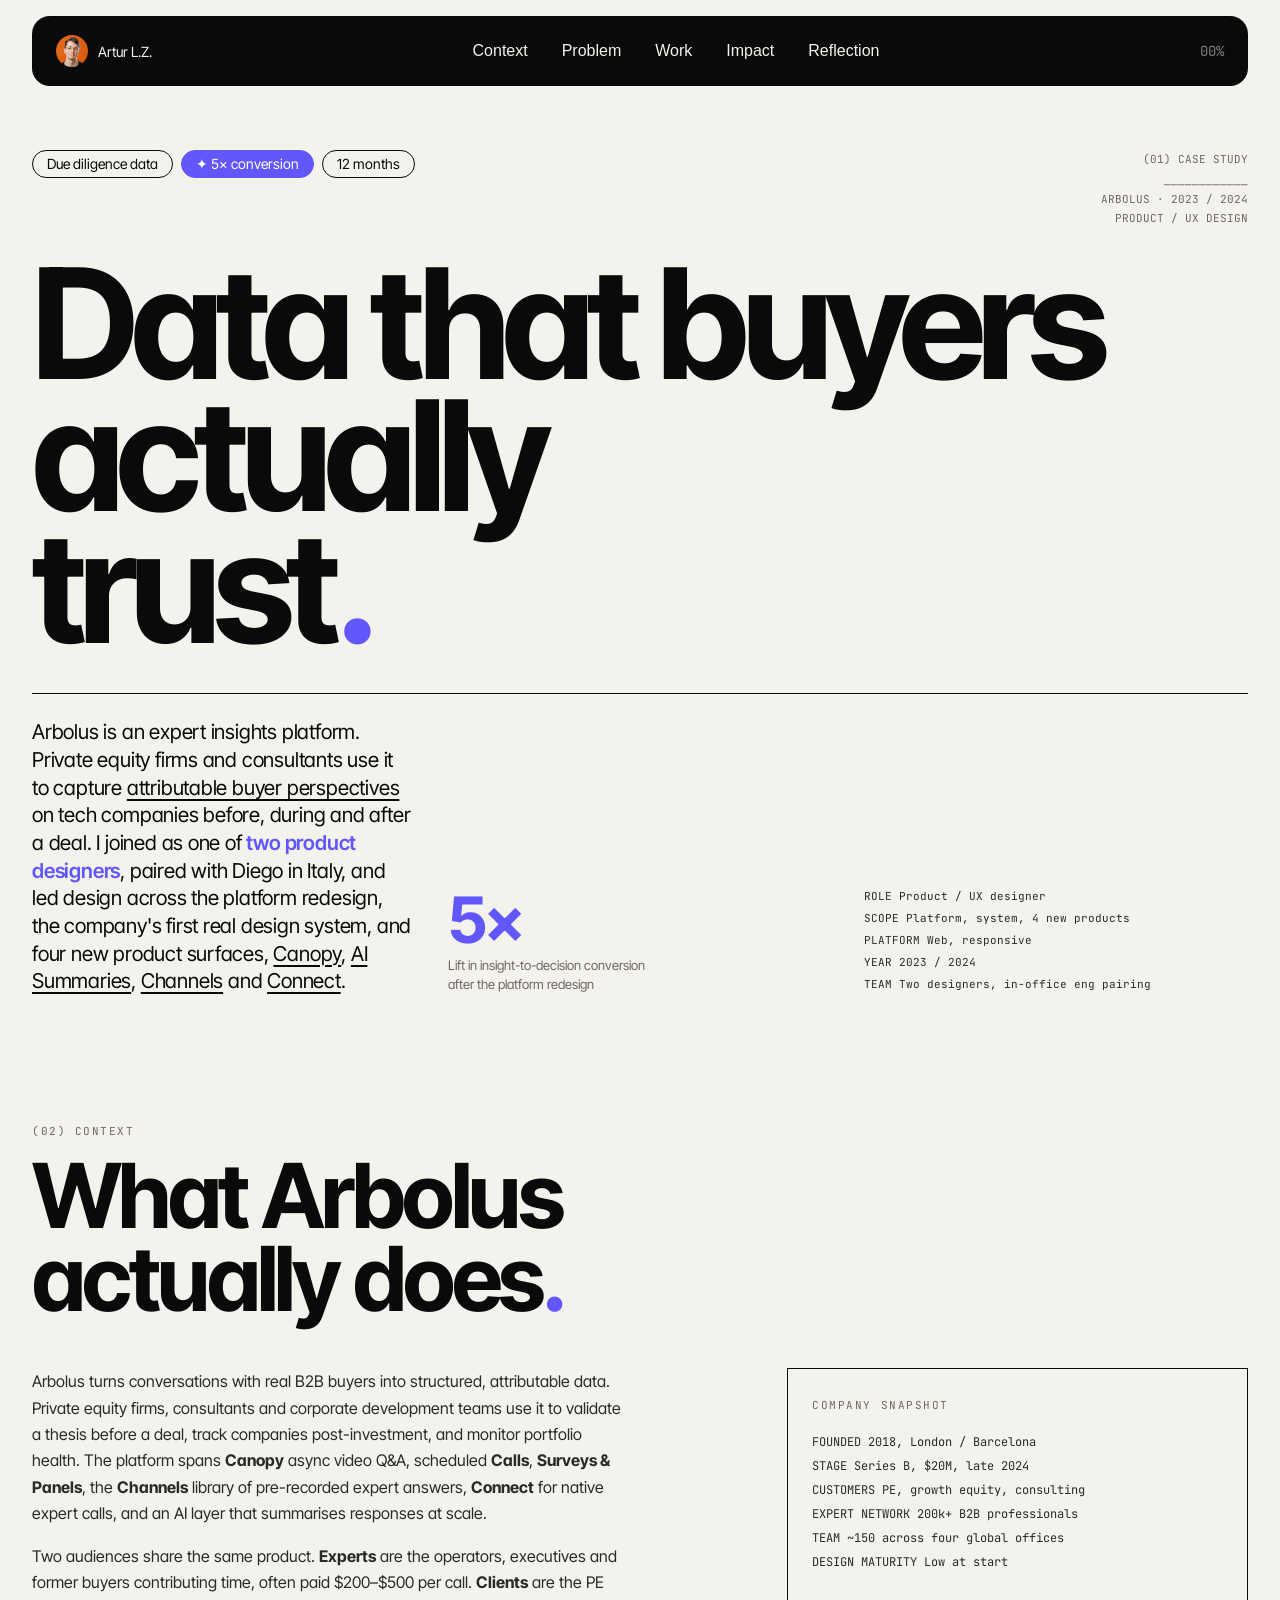
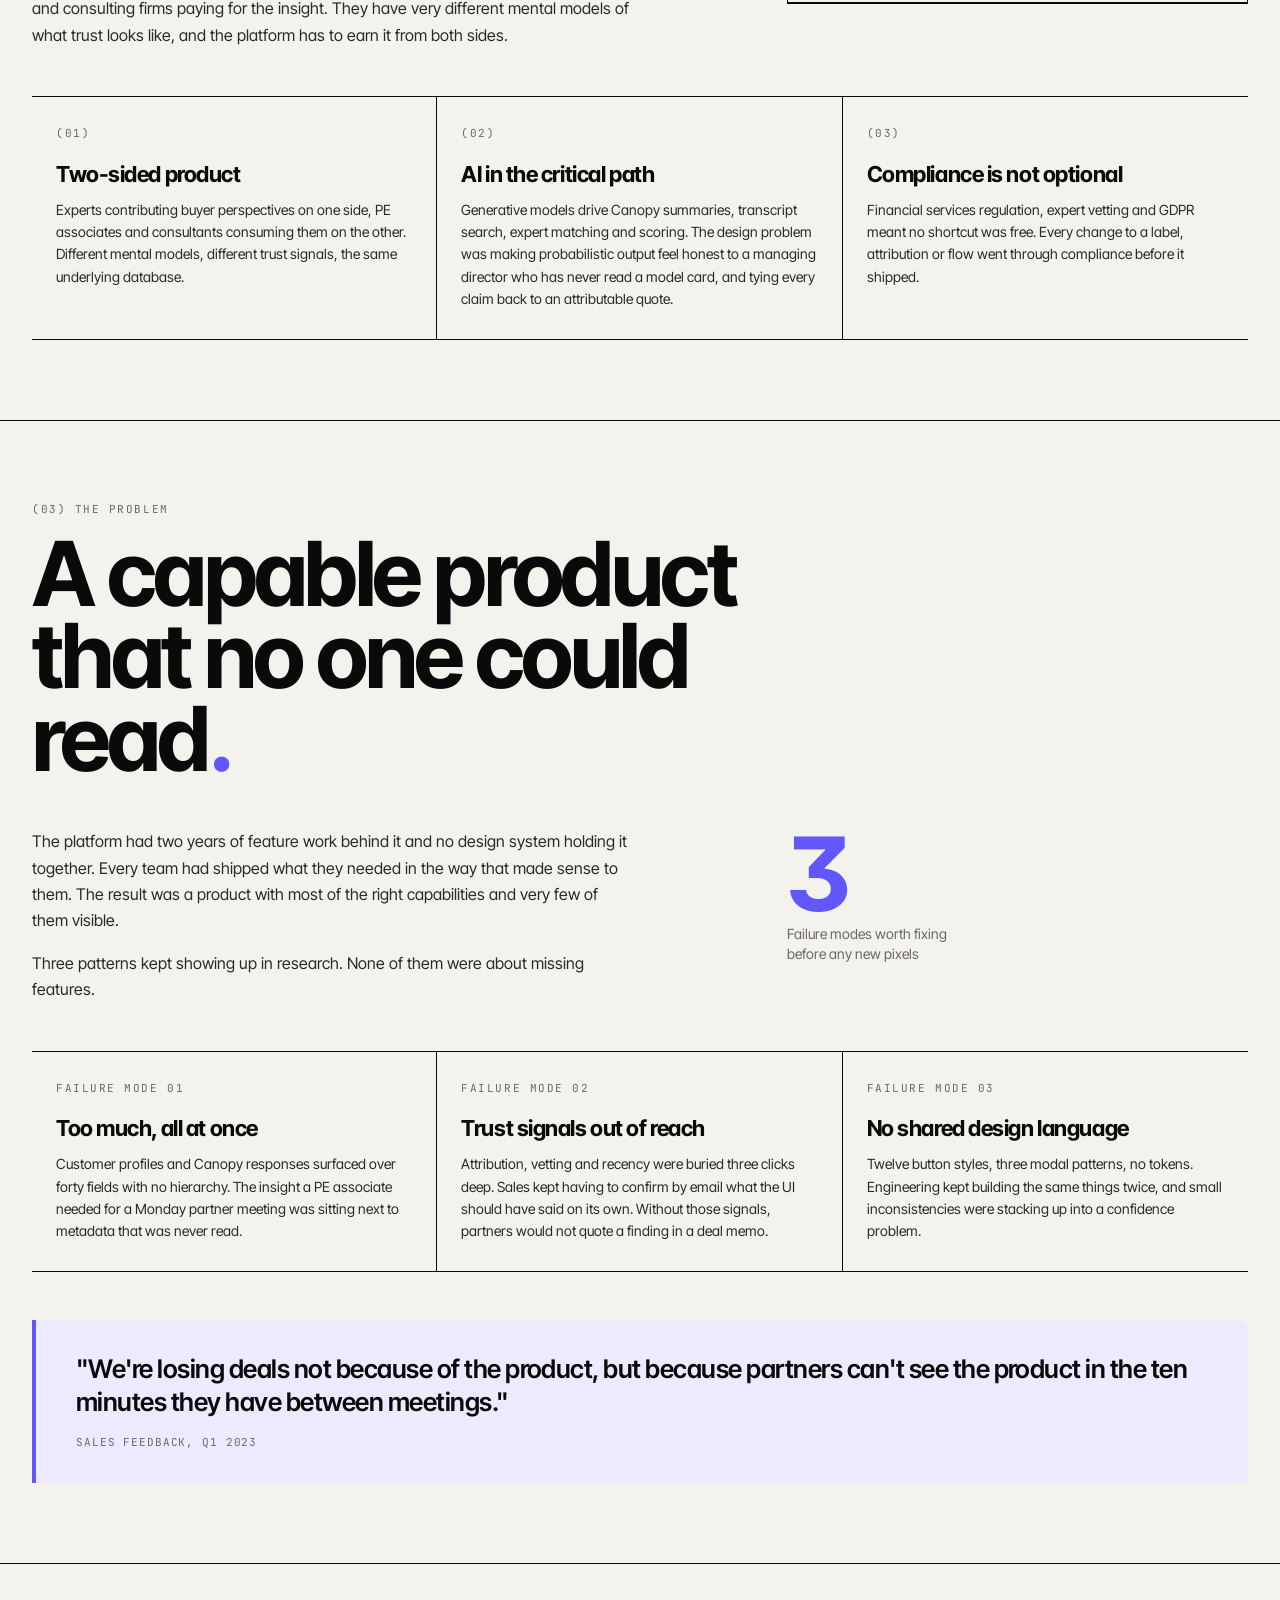
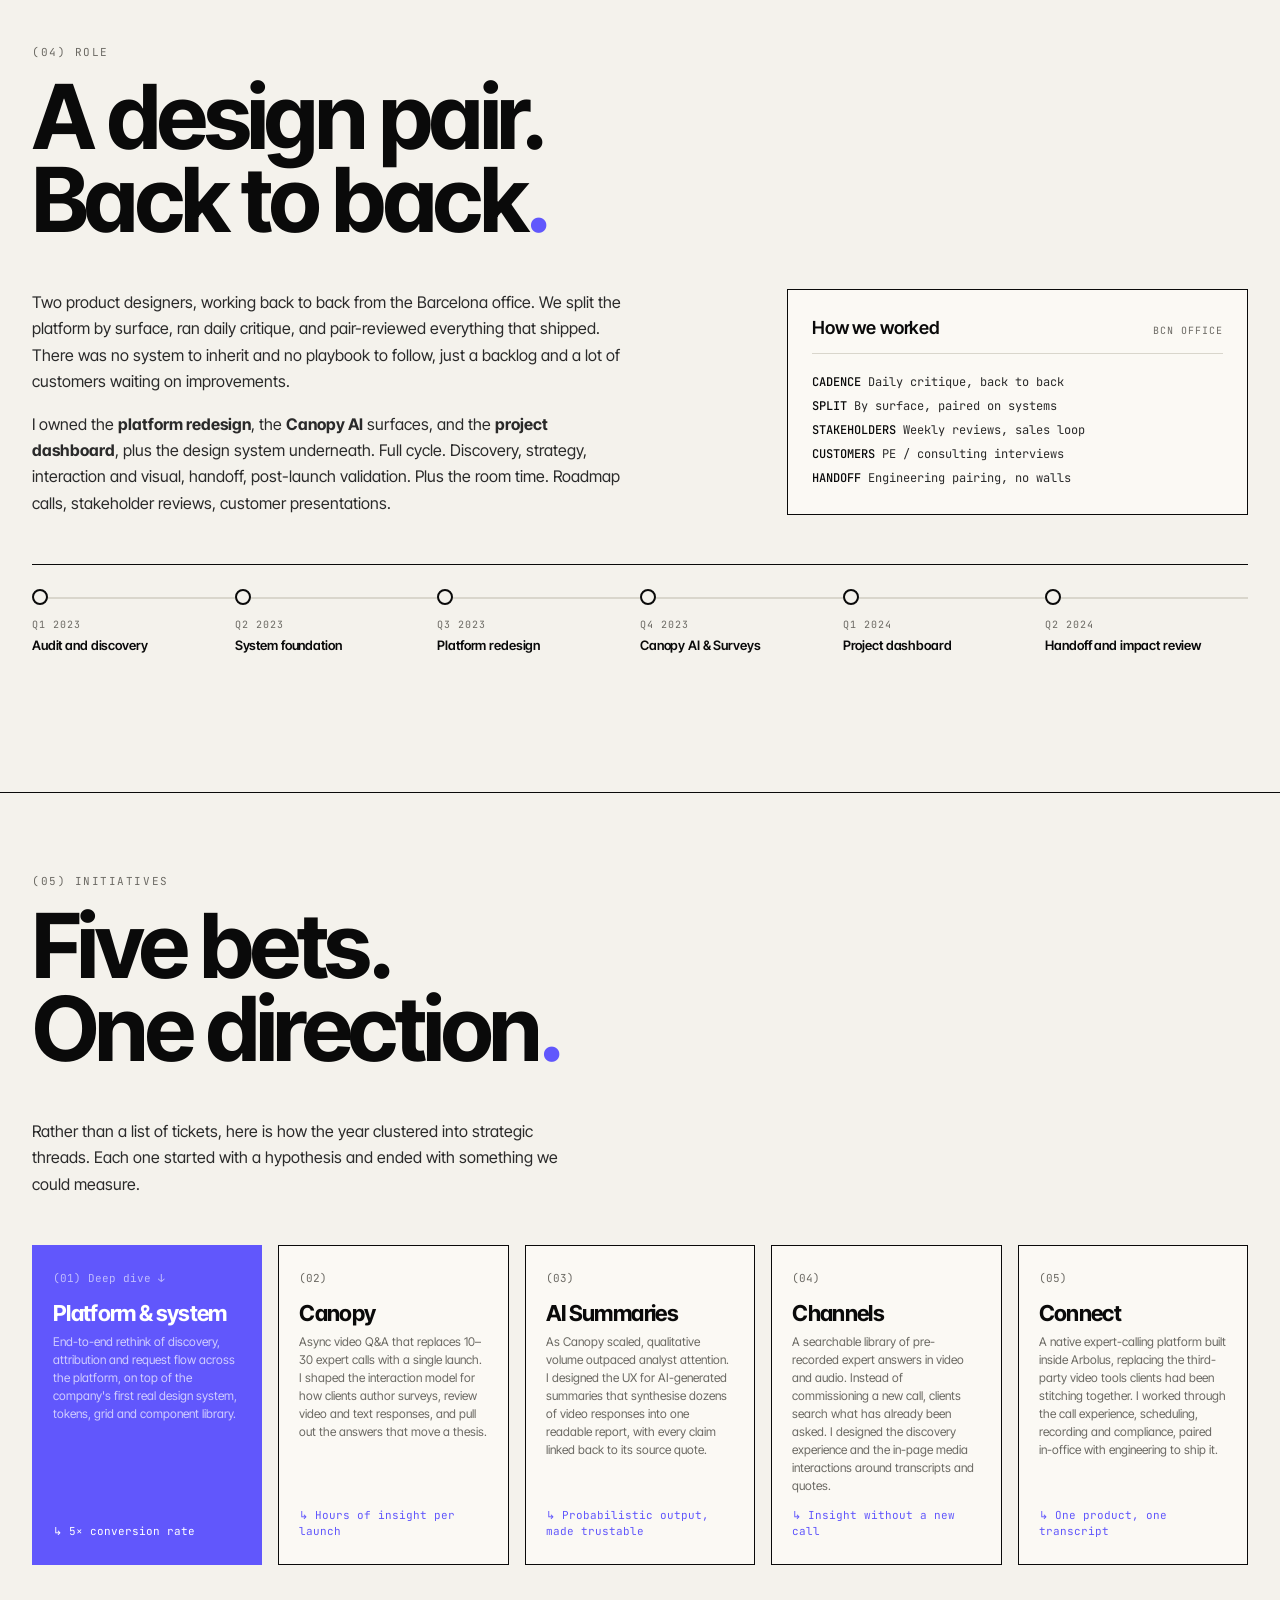
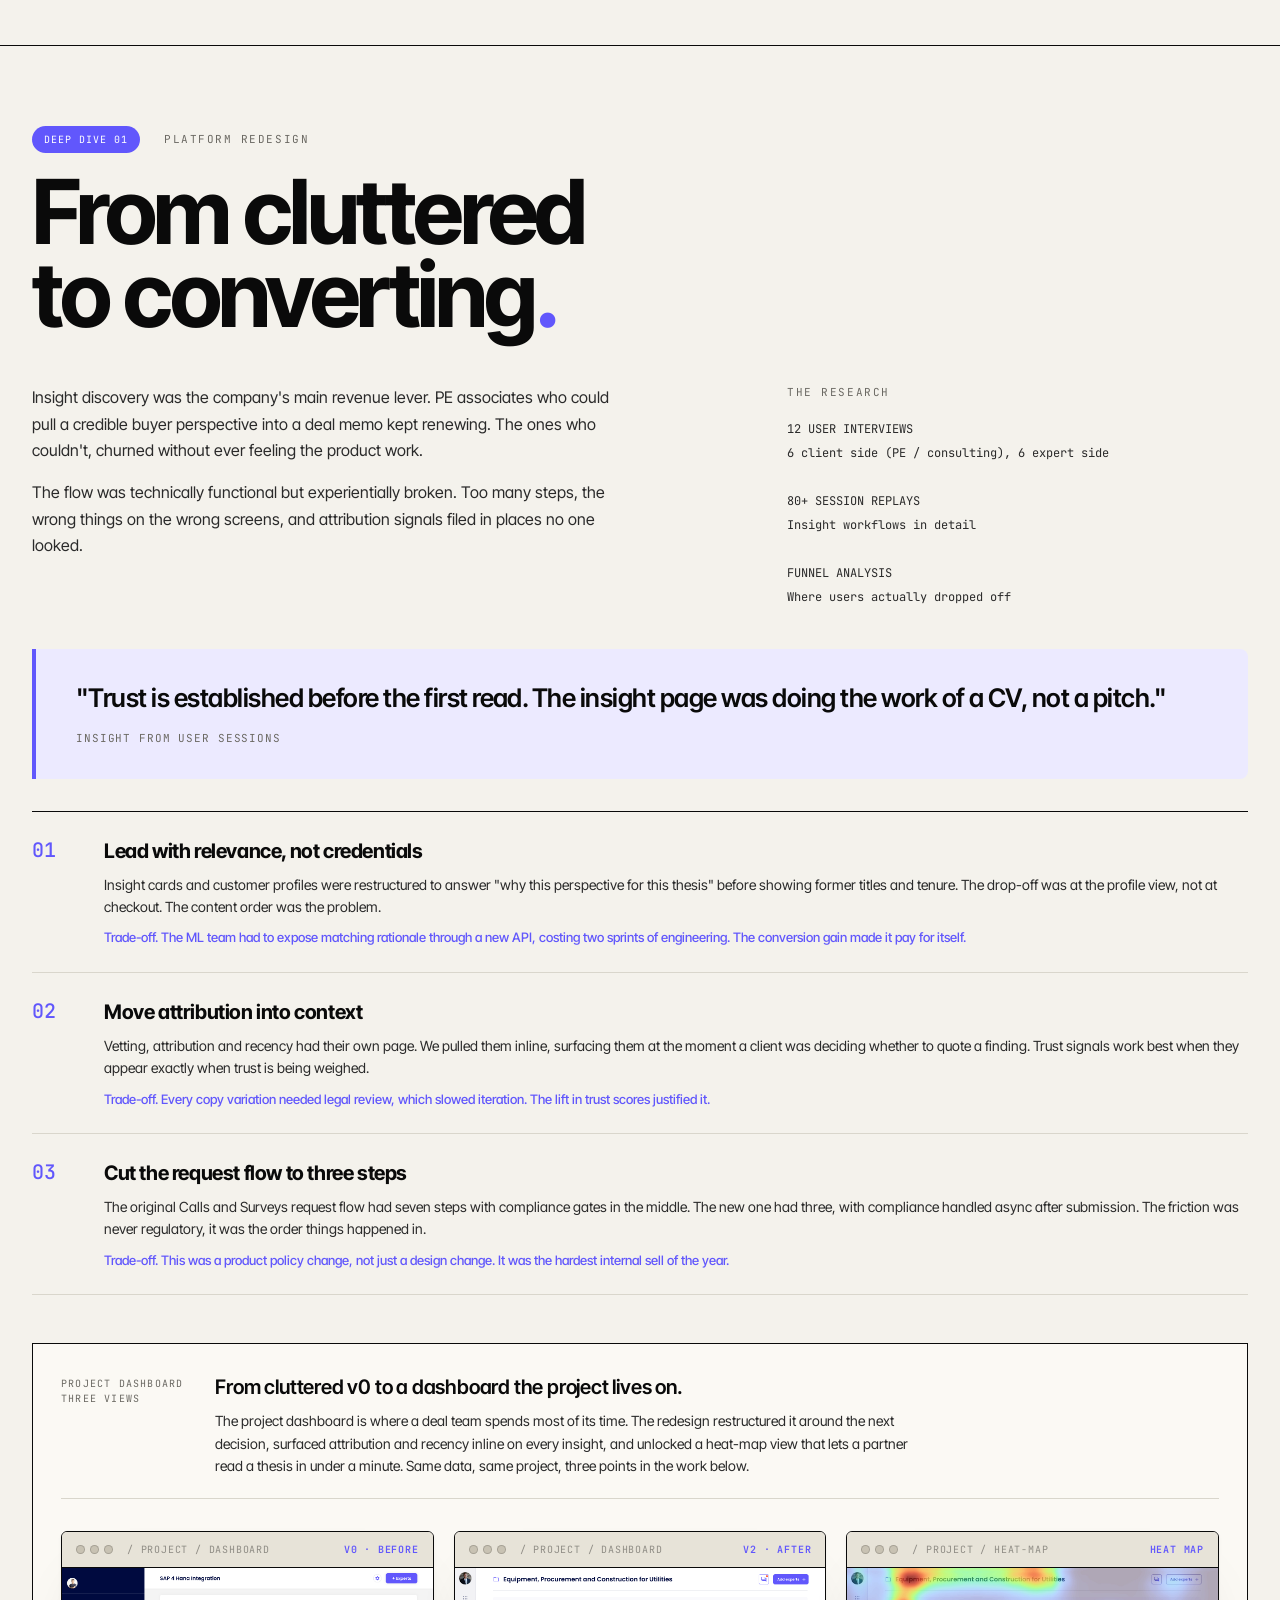
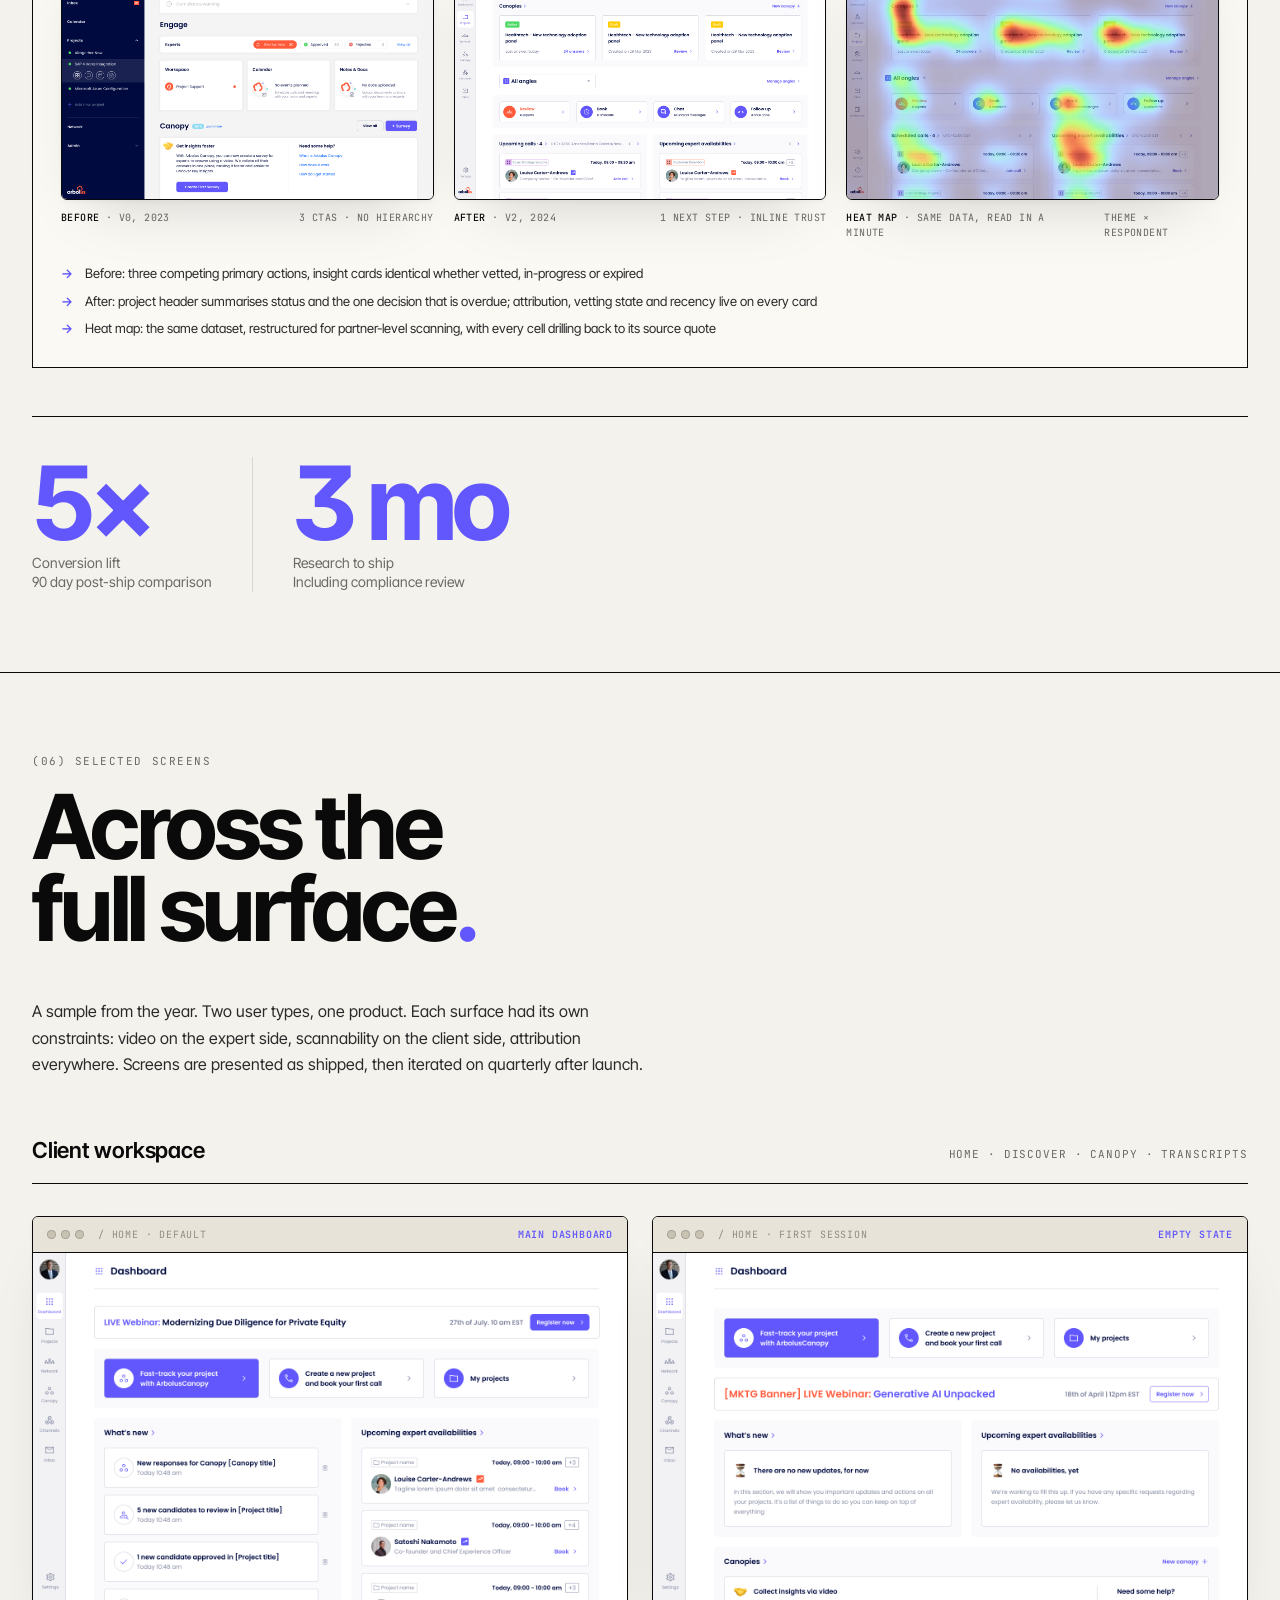
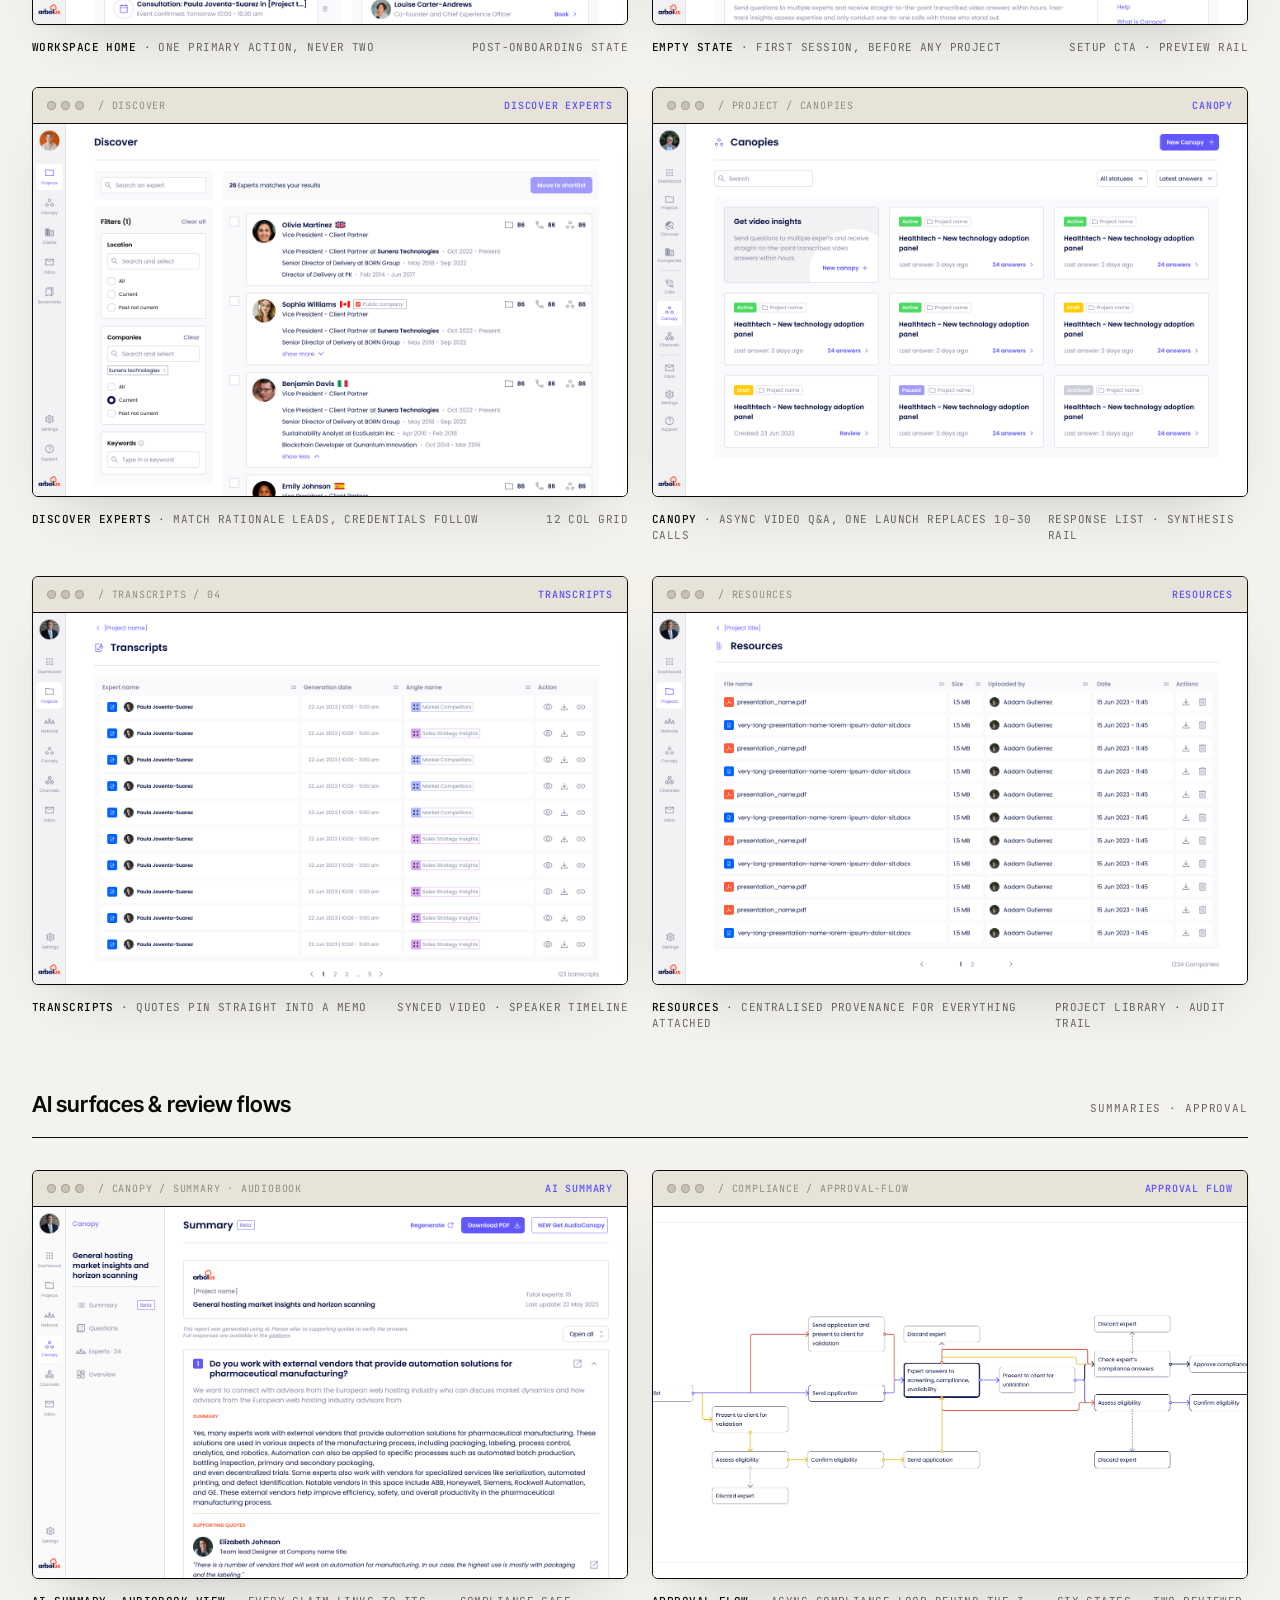
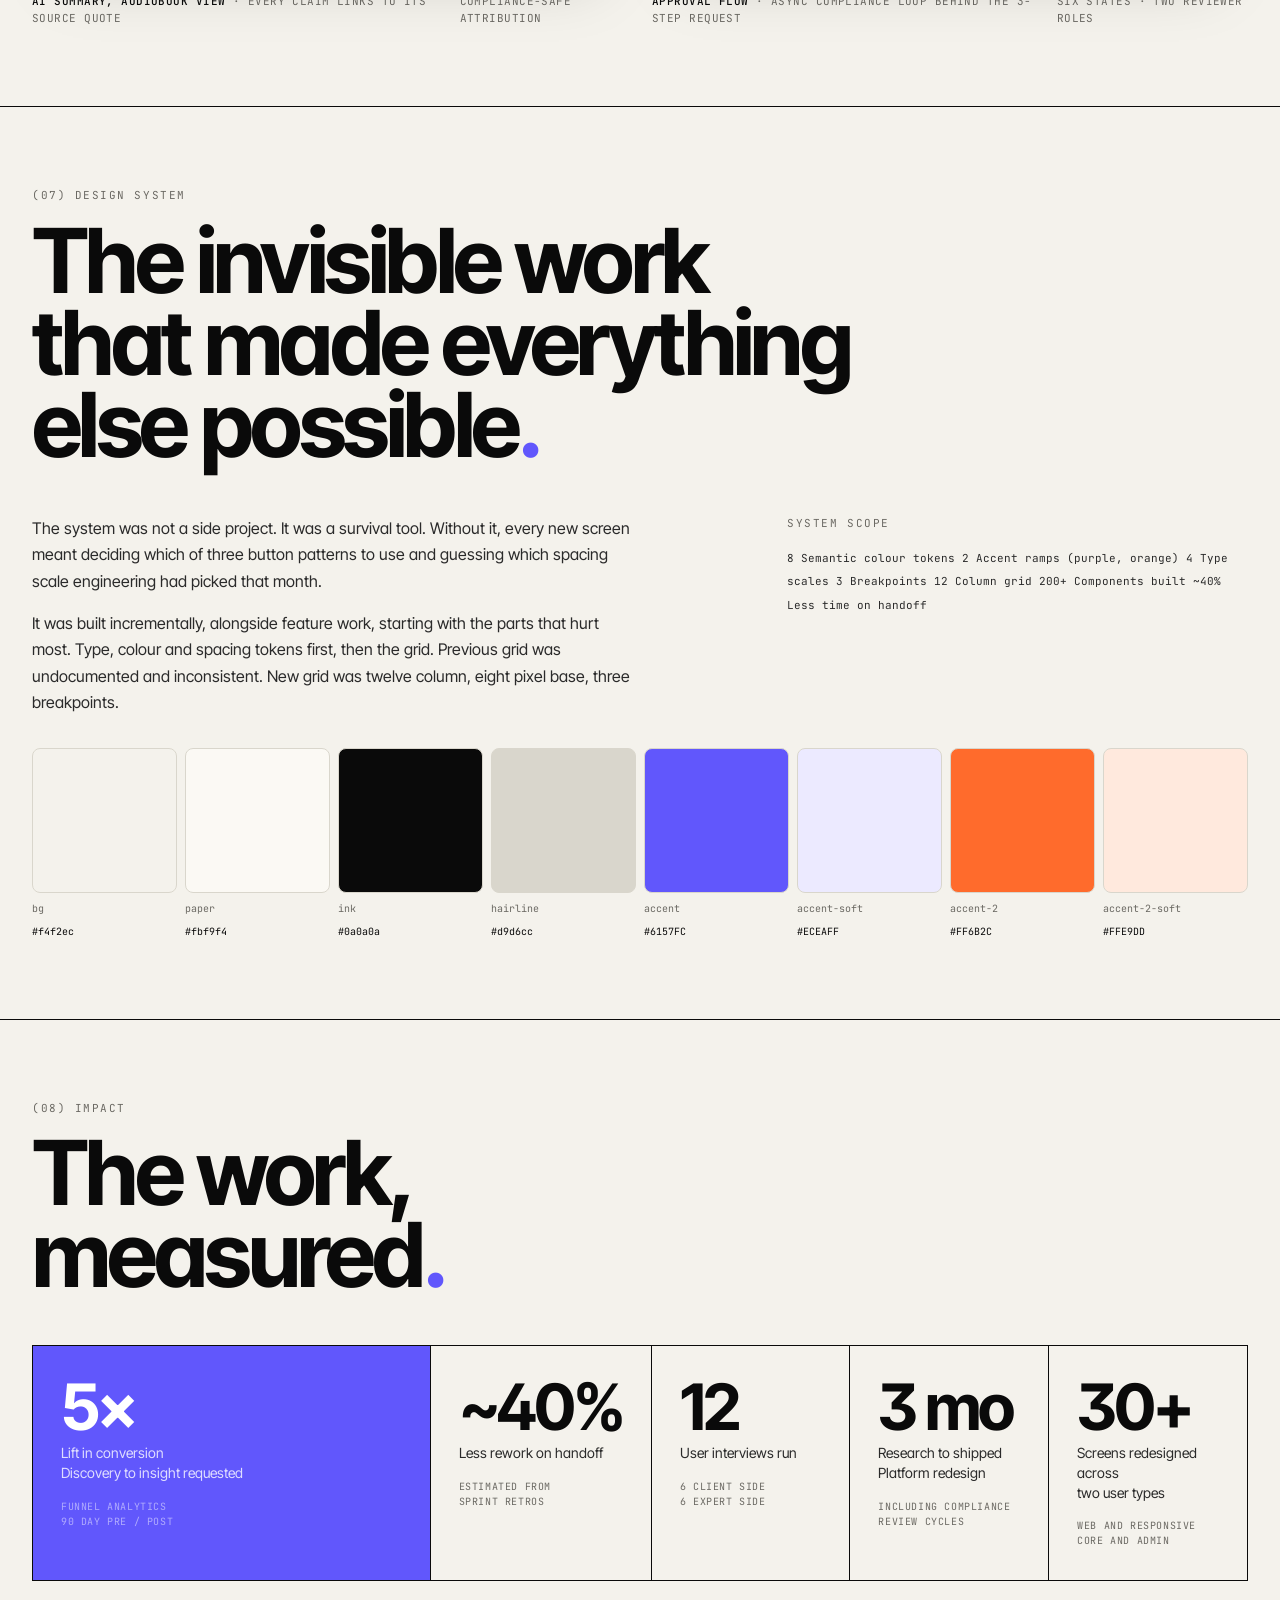
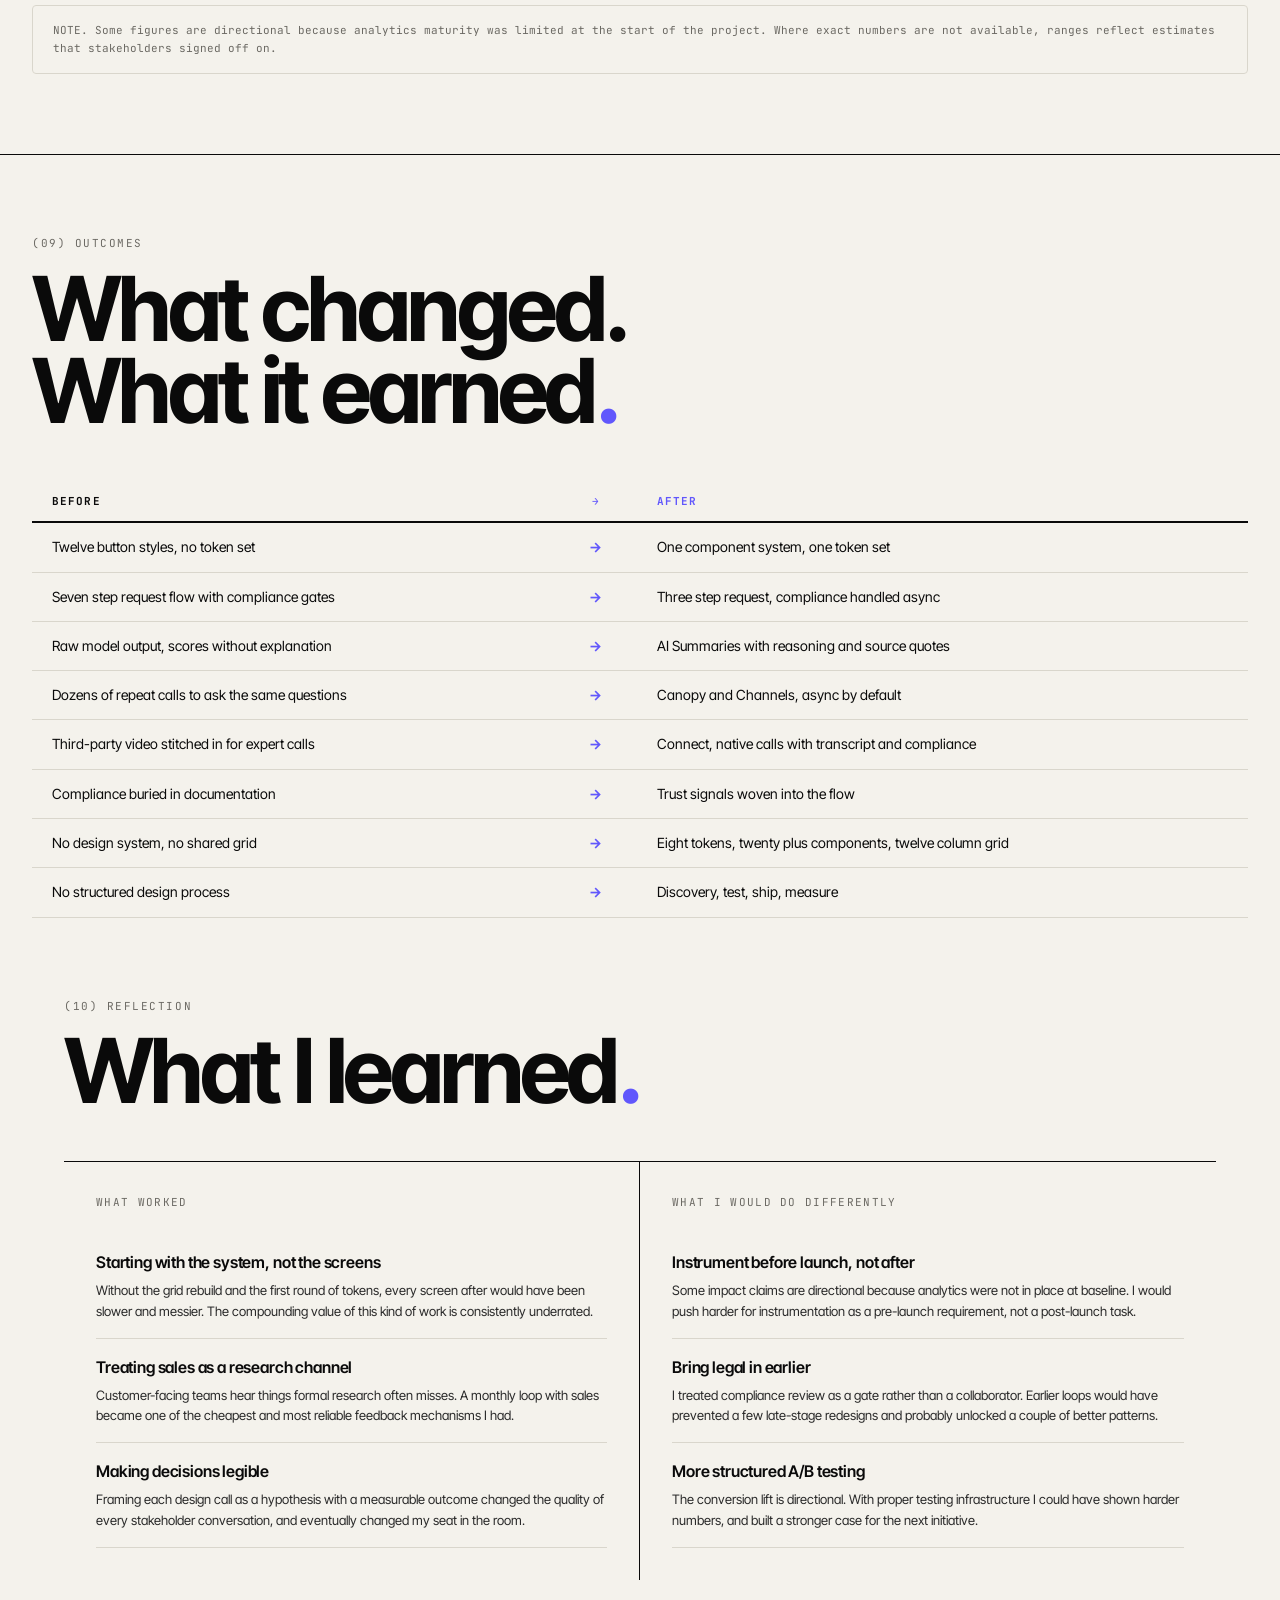
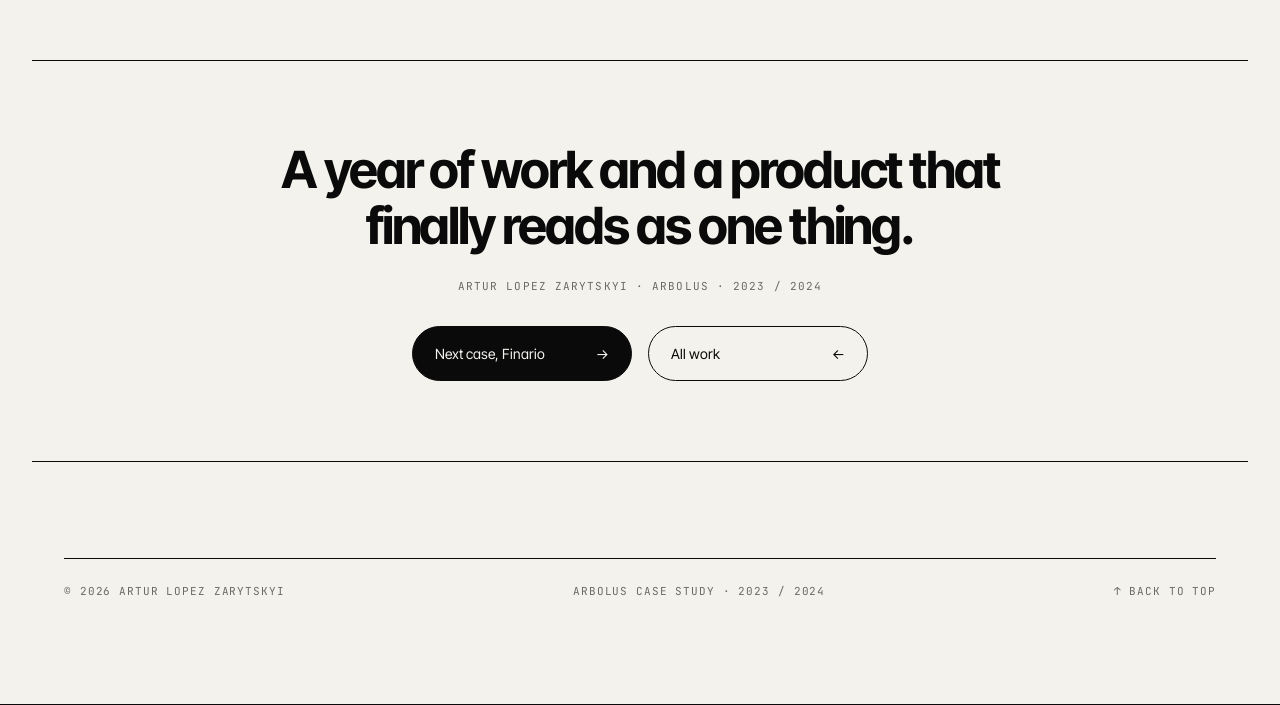
==== commit c23f0413: "Add files via upload" ====
--- a/arbolus.html
+++ b/arbolus.html
@@ -223,6 +223,9 @@
       font-size: 11px; color: var(--muted); letter-spacing: 0.08em; text-transform: uppercase;
     }
   </style>
+  <link rel="icon" type="image/png" sizes="32x32" href="favicon-32.png">
+  <link rel="icon" type="image/png" sizes="16x16" href="favicon-16.png">
+  <link rel="apple-touch-icon" sizes="180x180" href="favicon-180.png">
 </head>
 <body data-case="arbolus">
 
--- a/styles.css
+++ b/styles.css
@@ -12,7 +12,8 @@
 
 /* ─── RESET ───────────────────────────────────────────────────────────── */
 *, *::before, *::after { box-sizing: border-box; margin: 0; padding: 0; }
-html { scroll-behavior: smooth; }
+html { scroll-behavior: smooth; overflow-x: clip; }
+body { overflow-x: clip; width: 100%; }
 body {
   background: var(--bg);
   color: var(--ink);
@@ -55,8 +56,7 @@
 
 /* ─── PAGE WRAPPER ────────────────────────────────────────────────────── */
 body > * { max-width: 1280px; margin-inline: auto; }
-.marquee-wrap,
-footer.footer {
+.marquee-wrap {
   max-width: none;
   width: 100%;
 }
@@ -69,7 +69,7 @@
   border: 1px solid var(--ink);
   border-radius: 999px;
   padding: 6px 14px;
-  font-size: 12px;
+  font-size: 14px;
   line-height: 1;
   background: transparent;
 }
@@ -81,14 +81,16 @@
 
 /* ─── NAV ─────────────────────────────────────────────────────────────── */
 .nav {
-  display: flex;
-  align-items: center;
-  justify-content: space-between;
-  padding: 20px 32px;
-  margin: 16px;
+  display: grid;
+  grid-template-columns: 1fr auto 1fr;
+  align-items: center;
+  padding: 18px 24px;
+  width: calc(100% - 64px);
+  max-width: 1216px;
+  margin: 16px auto;
   background: var(--ink);
   color: var(--bg);
-  border-radius: 999px;
+  border-radius: 18px;
   position: sticky;
   top: 16px;
   z-index: 100;
@@ -99,8 +101,8 @@
   gap: 10px;
 }
 .nav__dot {
-  width: 26px;
-  height: 26px;
+  width: 32px;
+  height: 32px;
   border-radius: 999px;
   object-fit: cover;
   object-position: center top;
@@ -121,8 +123,11 @@
   gap: 4px;
 }
 .nav__link {
+  display: inline-flex;
+  align-items: center;
+  line-height: 1;
   padding: 8px 14px;
-  font-size: 13px;
+  font-size: 16px;
   border: 1px solid transparent;
   border-radius: 999px;
   transition: border-color 0.15s ease;
@@ -133,8 +138,9 @@
   border-color: rgba(244,242,236,0.3);
 }
 .nav__geo {
-  font-size: 11px;
+  font-size: 14px;
   color: rgba(244,242,236,0.7);
+  justify-self: end;
 }
 
 /* ─── HERO ────────────────────────────────────────────────────────────── */
@@ -192,6 +198,8 @@
   font-size: 12px;
   color: var(--ink-soft);
   line-height: 1.7;
+  text-align: right;
+  justify-self: end;
 }
 
 /* ─── BUTTONS ─────────────────────────────────────────────────────────── */
@@ -556,16 +564,16 @@
 .contact__now {
   margin-top: 12px;
   font-size: 16px;
-  line-height: 1.55;
+  line-height: 2;
   color: var(--ink-soft);
 }
 
 /* ─── FOOTER ──────────────────────────────────────────────────────────── */
 .footer {
-  max-width: 1280px;
-  margin-inline: auto;
-  margin-top: 96px;
-  padding: 24px 32px;
+  width: calc(100% - 64px);
+  max-width: 1216px;
+  margin: 96px auto 0;
+  padding: 24px 0;
   border-top: 1px solid var(--ink);
   display: flex;
   justify-content: space-between;
@@ -615,9 +623,11 @@
 /* Mobile — up to 767 */
 @media (max-width: 767px) {
   .nav {
-    padding: 14px 20px;
-    margin: 12px;
-    border-radius: 16px;
+    padding: 12px 16px;
+    width: calc(100% - 40px);
+    max-width: none;
+    margin: 12px auto;
+    border-radius: 14px;
   }
   .nav__links { display: none; }
   .nav__geo   { display: none; }
@@ -655,7 +665,7 @@
   .contact__grid { grid-template-columns: 1fr; }
   .contact__col:first-child { grid-column: auto; }
 
-  .footer { padding: 20px; }
+  .footer { width: calc(100% - 40px); padding: 20px 0; }
 
   .section-h2 { font-size: clamp(40px, 10vw, 64px); }
 }
--- a/case-study.css
+++ b/case-study.css
@@ -7,11 +7,13 @@
       display: flex;
       align-items: center;
       justify-content: space-between;
-      padding: 20px 32px;
-      margin: 16px;
+      padding: 18px 24px;
+      width: calc(100% - 64px);
+      max-width: 1216px;
+      margin: 16px auto;
       background: var(--ink);
       color: var(--bg);
-      border-radius: 999px;
+      border-radius: 18px;
       position: sticky;
       top: 16px;
       z-index: 100;
@@ -20,15 +22,15 @@
       display: flex;
       align-items: center;
       gap: 10px;
-      font-size: 13px;
+      font-size: 14px;
       color: var(--bg);
       transition: opacity 0.15s;
     }
     .cs-nav__back:hover { opacity: 0.7; }
     .cs-nav__back-dot {
-      width: 26px; height: 26px;
+      width: 32px; height: 32px;
       border-radius: 999px;
-      background: var(--blue) url("portrait.png") center / cover no-repeat;
+      background: var(--blue) url("portrait.png") center top / cover no-repeat;
       flex-shrink: 0;
     }
     .cs-nav__sections {
@@ -36,15 +38,17 @@
       gap: 4px;
     }
     .cs-nav__sec {
+      display: inline-flex;
+      align-items: center;
+      line-height: 1;
       padding: 8px 14px;
-      font-size: 13px;
+      font-size: 16px;
       background: transparent;
       border: 1px solid transparent;
       border-radius: 999px;
       color: var(--bg);
       cursor: pointer;
       transition: border-color 0.15s ease;
-      font-family: "JetBrains Mono", monospace;
     }
     .cs-nav__sec:hover,
     .cs-nav__sec--active {
@@ -52,8 +56,77 @@
     }
     .cs-nav__progress {
       font-family: "JetBrains Mono", monospace;
-      font-size: 11px;
+      font-size: 14px;
       color: rgba(244,242,236,0.5);
+    }
+
+    /* ─── LIGHTBOX ───────────────────────────────────────────────────── */
+    #cs-lightbox {
+      display: none;
+      position: fixed;
+      inset: 0;
+      z-index: 1000;
+      background: rgba(10,10,10,0.92);
+      backdrop-filter: blur(8px);
+      align-items: center;
+      justify-content: center;
+      padding: 48px;
+    }
+    #cs-lightbox.cs-lb--open { display: flex; }
+    .cs-lb__img {
+      max-width: 100%;
+      max-height: 100%;
+      object-fit: contain;
+      border-radius: 6px;
+      box-shadow: 0 40px 80px rgba(0,0,0,0.6);
+    }
+    .cs-lb__close {
+      position: fixed;
+      top: 24px;
+      right: 24px;
+      width: 44px;
+      height: 44px;
+      border-radius: 999px;
+      background: rgba(244,242,236,0.12);
+      border: 1px solid rgba(244,242,236,0.2);
+      color: #f4f2ec;
+      font-size: 18px;
+      cursor: pointer;
+      display: flex;
+      align-items: center;
+      justify-content: center;
+      transition: background 0.15s ease;
+      z-index: 1001;
+    }
+    .cs-lb__close:hover { background: rgba(244,242,236,0.22); }
+
+    /* ─── GALLERY GRIDS ─────────────────────────────────────────────── */
+    .cs-gallery {
+      display: grid;
+      grid-template-columns: repeat(2, 1fr);
+      gap: 24px;
+    }
+    .cs-gallery--triptych {
+      display: grid;
+      grid-template-columns: repeat(3, 1fr);
+      gap: 20px;
+    }
+    .cs-gallery > div,
+    .cs-gallery--triptych > div {
+      display: flex;
+      flex-direction: column;
+    }
+    .cs-gallery > div,
+    .cs-gallery--triptych > div {
+      display: flex;
+      flex-direction: column;
+    }
+    /* Real screenshot images inside frames */
+    .cs-shot__img {
+      width: 100%;
+      height: auto;
+      display: block;
+      image-rendering: auto;
     }
 
     /* ─── CS SHARED ──────────────────────────────────────────────────── */
@@ -753,6 +826,8 @@
     /* ─── RESPONSIVE ─────────────────────────────────────────────────── */
     @media (max-width: 1023px) {
       .cs-nav__sections { display: none; }
+      .cs-gallery { grid-template-columns: 1fr; }
+      .cs-gallery--triptych { grid-template-columns: repeat(2, 1fr); }
       .cs-3col { grid-template-columns: 1fr 1fr; }
       .cs-challenge-grid { grid-template-columns: repeat(2, 1fr); }
       .cs-init-grid { grid-template-columns: repeat(3, 1fr); }
@@ -762,6 +837,13 @@
       .cs-hero__bottom { grid-template-columns: 1fr 1fr; }
     }
     @media (max-width: 767px) {
+      .cs-gallery--triptych { grid-template-columns: 1fr; }
+      .cs-nav {
+        padding: 12px 16px;
+        width: calc(100% - 40px);
+        margin: 12px auto;
+        border-radius: 14px;
+      }
       .cs-section { padding: 48px 20px; }
       .cs-hero { padding: 24px 20px 0; }
       .cs-hero__top { flex-direction: column; }
